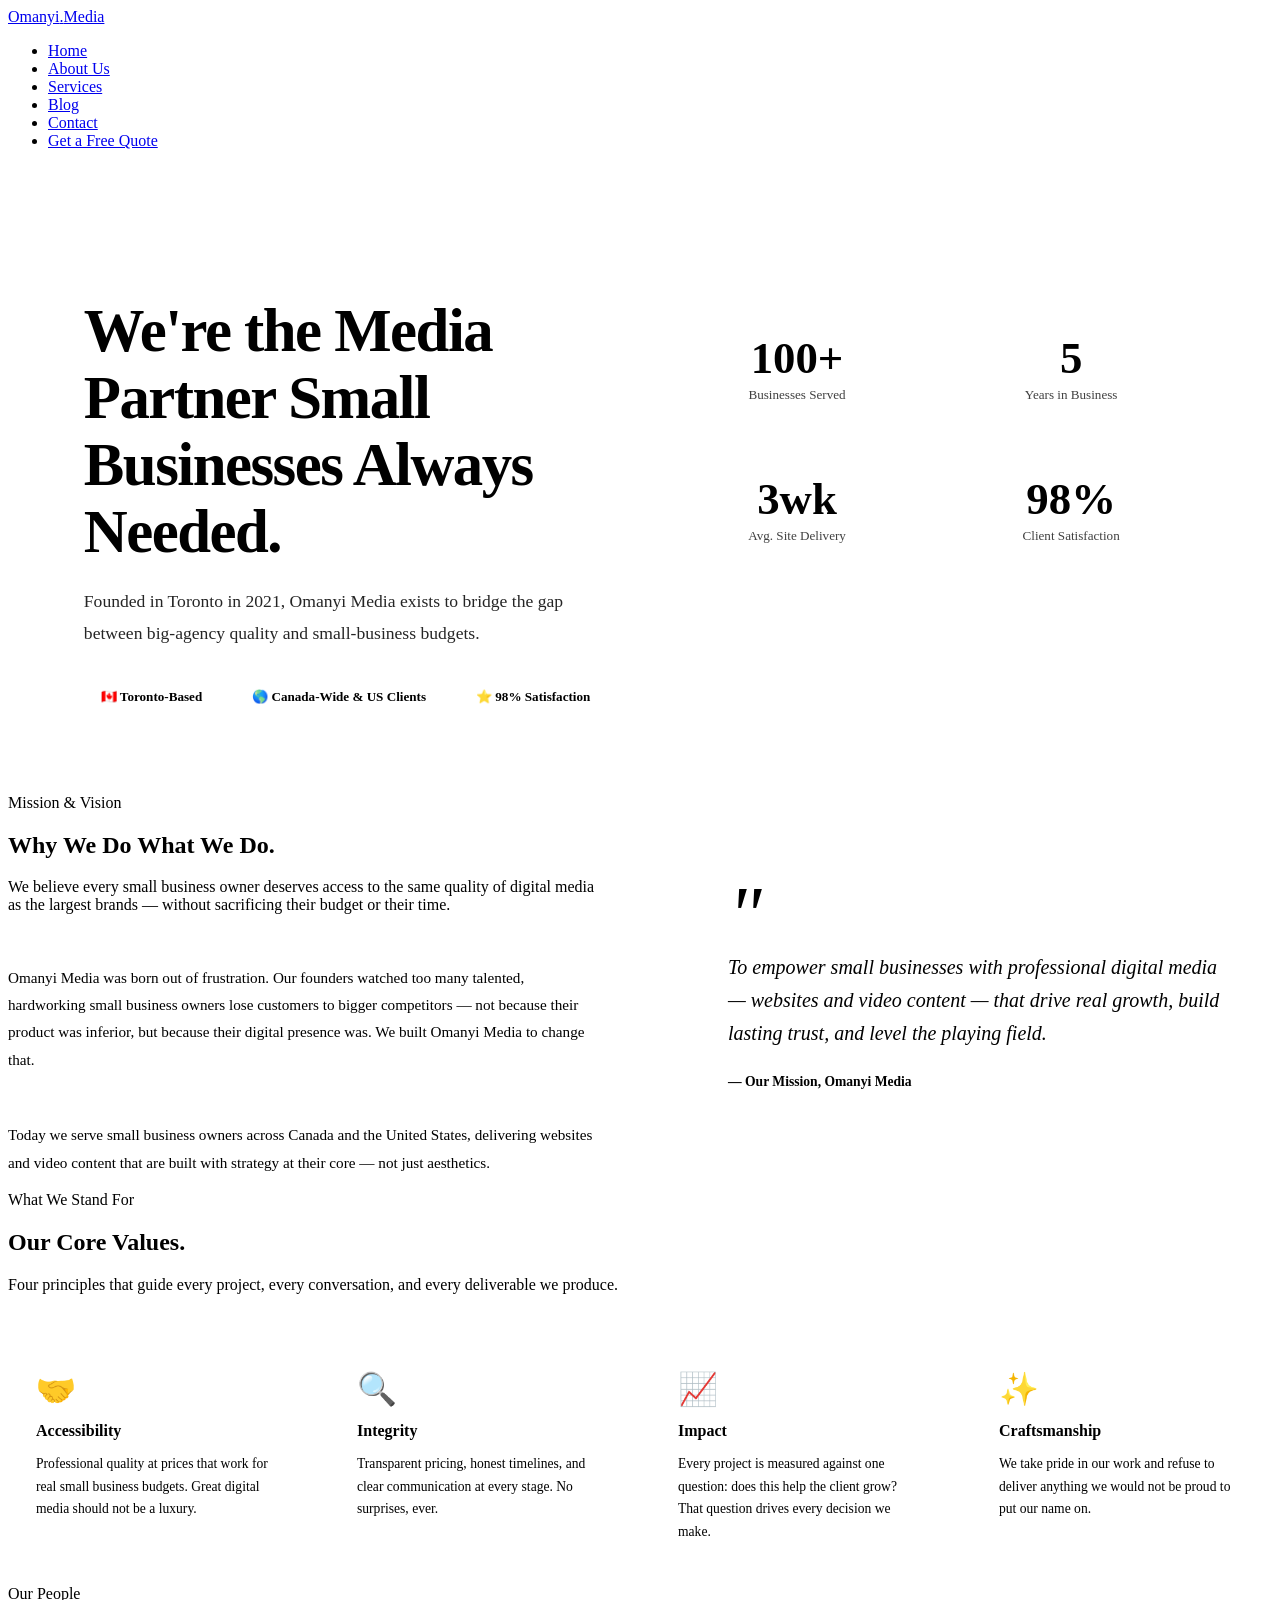
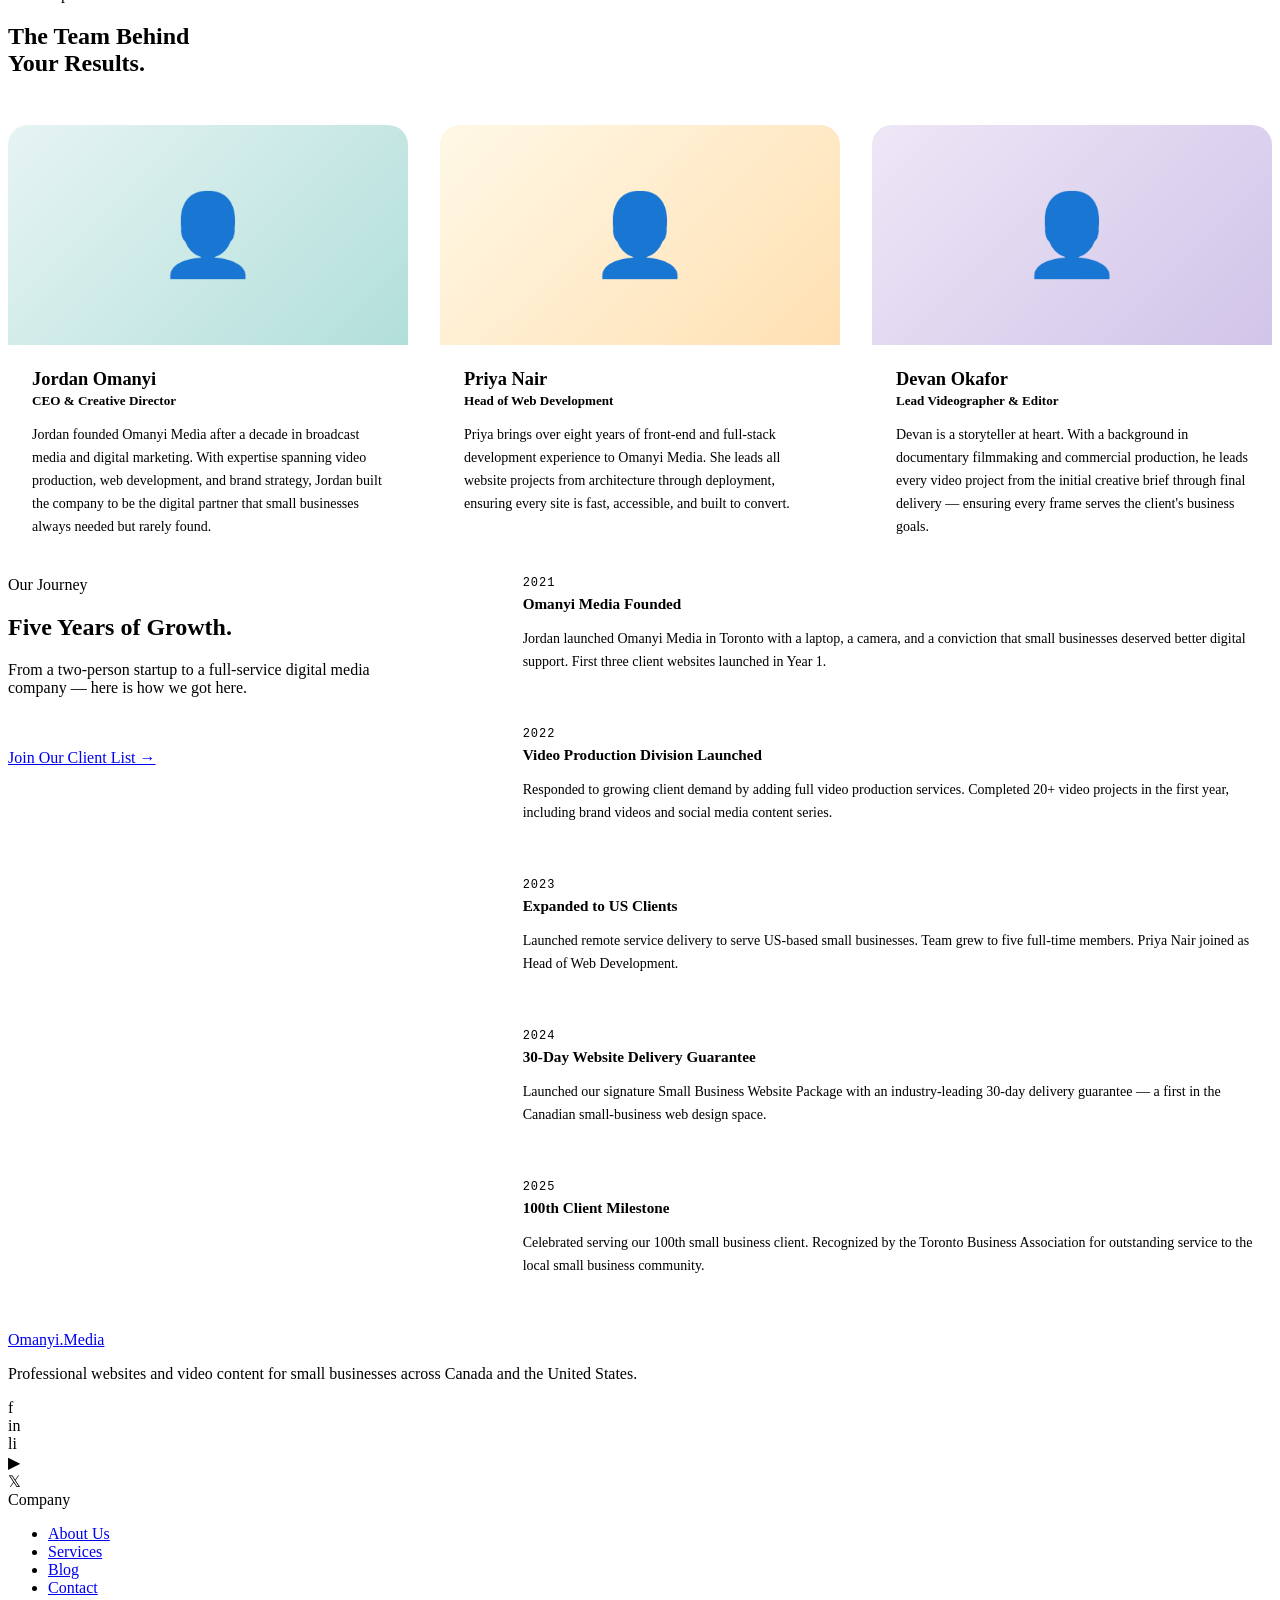
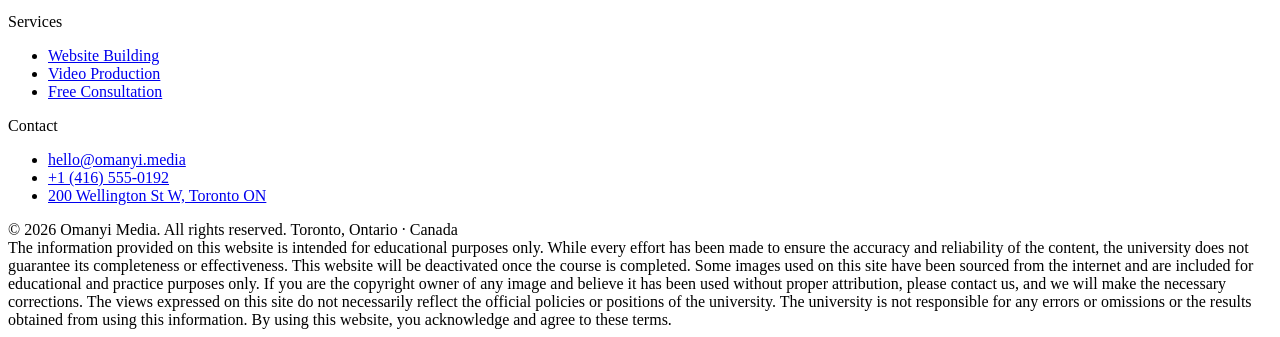
==== about.html @ 39b7d904 "Add about page content and layout" ====
<!DOCTYPE html>
<html lang="en">
<head>
  <meta charset="UTF-8">
  <meta name="viewport" content="width=device-width, initial-scale=1.0">
  <title>About Us — Omanyi Media</title>
  <link rel="stylesheet" href="css/style.css">
  <style>
    /* ── PAGE HERO ── */
    .page-hero {
      padding-top: var(--nav-h);
      background: linear-gradient(135deg, var(--teal-dark) 0%, var(--teal) 100%);
      padding-bottom: 5rem; padding-left: 6%; padding-right: 6%;
      color: var(--white);
      display: grid; grid-template-columns: 1fr 1fr; align-items: center; gap: 4rem;
      min-height: 50vh;
    }
    .page-hero-left { padding-top: 4rem; }
    .page-hero h1 {
      font-family: 'Playfair Display', serif;
      font-size: clamp(2.4rem, 5vw, 3.8rem);
      font-weight: 900; line-height: 1.1;
      letter-spacing: -0.025em; margin-bottom: 1.25rem;
    }
    .page-hero p {
      font-size: 1.1rem; font-weight: 300;
      line-height: 1.8; opacity: 0.85; max-width: 480px;
    }
    .hero-badge-row {
      display: flex; gap: 1rem; flex-wrap: wrap;
      margin-top: 2rem;
    }
    .hero-badge {
      background: rgba(255,255,255,0.15);
      border: 1px solid rgba(255,255,255,0.25);
      border-radius: 50px; padding: 0.45rem 1rem;
      font-size: 0.82rem; font-weight: 600;
      display: flex; align-items: center; gap: 0.4rem;
    }
    .hero-right-stat {
      display: grid; grid-template-columns: 1fr 1fr; gap: 1.5rem;
    }
    .stat-box {
      background: rgba(255,255,255,0.1);
      border: 1px solid rgba(255,255,255,0.2);
      border-radius: var(--radius); padding: 1.5rem;
      text-align: center;
    }
    .stat-big {
      font-family: 'Playfair Display', serif;
      font-size: 2.8rem; font-weight: 900; line-height: 1;
      margin-bottom: 0.4rem;
    }
    .stat-lbl { font-size: 0.82rem; opacity: 0.75; }
 
    /* ── MISSION ── */
    .mission-layout {
      display: grid; grid-template-columns: 1fr 1fr;
      gap: 5rem; align-items: center;
    }
    .mission-visual {
      background: var(--mist); border: 1px solid var(--border);
      border-radius: 24px; padding: 3rem;
      position: relative; overflow: hidden;
    }
    .mission-visual::before {
      content:'';
      position: absolute; bottom: -40px; right: -40px;
      width: 200px; height: 200px;
      background: var(--teal-pale); border-radius: 50%;
    }
    .mission-quote {
      font-family: 'Playfair Display', serif;
      font-size: 1.25rem; font-style: italic;
      color: var(--ink); line-height: 1.65;
      position: relative; z-index: 1;
    }
    .mission-quote::before {
      content: '"';
      font-size: 5rem; color: var(--teal-pale);
      font-family: 'Playfair Display', serif;
      line-height: 0.5; display: block;
      margin-bottom: 1rem;
    }
    .mission-attr {
      margin-top: 1.5rem; font-size: 0.85rem;
      font-weight: 600; color: var(--teal);
      position: relative; z-index: 1;
    }
 
    /* ── VALUES ── */
    .values-grid {
      display: grid; grid-template-columns: repeat(4, 1fr); gap: 1.25rem;
      margin-top: 3rem;
    }
    .value-card {
      background: var(--white); border: 1px solid var(--border);
      border-radius: var(--radius); padding: 1.75rem;
      transition: transform 0.2s, box-shadow 0.2s;
    }
    .value-card:hover { transform: translateY(-4px); box-shadow: 0 16px 40px var(--shadow); }
    .value-icon { font-size: 2rem; margin-bottom: 0.85rem; }
    .value-title { font-weight: 700; font-size: 1rem; color: var(--teal-dark); margin-bottom: 0.4rem; }
    .value-desc { font-size: 0.85rem; color: var(--ink-soft); line-height: 1.65; }
 
    /* ── TEAM ── */
    .team-grid {
      display: grid; grid-template-columns: repeat(3, 1fr); gap: 2rem;
      margin-top: 3rem;
    }
    .team-card {
      border: 1px solid var(--border); border-radius: 20px;
      overflow: hidden; transition: transform 0.2s, box-shadow 0.2s;
    }
    .team-card:hover { transform: translateY(-4px); box-shadow: 0 20px 48px var(--shadow); }
    .team-img {
      height: 220px; display: flex; align-items: center; justify-content: center;
      font-size: 5rem;
    }
    .team-img.c1 { background: linear-gradient(135deg, #E6F4F3, #B2DFDB); }
    .team-img.c2 { background: linear-gradient(135deg, #FFF8E6, #FFE0B2); }
    .team-img.c3 { background: linear-gradient(135deg, #EDE7F6, #D1C4E9); }
    .team-body { padding: 1.5rem; }
    .team-name {
      font-family: 'Playfair Display', serif;
      font-size: 1.15rem; font-weight: 700; margin-bottom: 0.2rem;
    }
    .team-role { font-size: 0.82rem; color: var(--teal); font-weight: 600; margin-bottom: 0.75rem; }
    .team-bio { font-size: 0.875rem; color: var(--ink-soft); line-height: 1.65; }
 
    /* ── TIMELINE ── */
    .timeline-section { display: grid; grid-template-columns: 1fr 2fr; gap: 5rem; align-items: start; }
    .timeline { position: relative; padding-left: 2.5rem; }
    .timeline::before {
      content:''; position: absolute; left: 0; top: 8px; bottom: 0;
      width: 2px; background: var(--border);
    }
    .tl-item { position: relative; padding-bottom: 2.5rem; }
    .tl-dot {
      position: absolute; left: -2.9rem; top: 5px;
      width: 14px; height: 14px;
      background: var(--teal); border-radius: 50%;
      border: 3px solid var(--white);
      box-shadow: 0 0 0 2px var(--teal);
    }
    .tl-year {
      font-family: 'DM Mono', monospace;
      font-size: 0.75rem; color: var(--teal);
      letter-spacing: 0.08em; margin-bottom: 0.3rem;
    }
    .tl-title { font-weight: 700; font-size: 0.95rem; margin-bottom: 0.3rem; }
    .tl-desc { font-size: 0.875rem; color: var(--ink-soft); line-height: 1.65; }
  </style>
</head>
<body>
 
<!-- NAV -->
<nav class="navbar">
  <a href="index.html" class="nav-logo">Omanyi<span>.</span>Media</a>
  <ul class="nav-links">
    <li><a href="index.html">Home</a></li>
    <li><a href="about.html" class="active">About Us</a></li>
    <li><a href="services.html">Services</a></li>
    <li><a href="blog.html">Blog</a></li>
    <li><a href="contact.html">Contact</a></li>
    <li><a href="landing.html" class="nav-cta">Get a Free Quote</a></li>
  </ul>
</nav>
 
<!-- PAGE HERO -->
<section class="page-hero">
  <div class="page-hero-left fade-up">
    <div class="section-label" style="color:rgba(255,255,255,0.6)">Our Story</div>
    <h1>We're the Media Partner Small Businesses Always Needed.</h1>
    <p>Founded in Toronto in 2021, Omanyi Media exists to bridge the gap between big-agency quality and small-business budgets.</p>
    <div class="hero-badge-row">
      <div class="hero-badge">🇨🇦 Toronto-Based</div>
      <div class="hero-badge">🌎 Canada-Wide &amp; US Clients</div>
      <div class="hero-badge">⭐ 98% Satisfaction</div>
    </div>
  </div>
  <div class="hero-right-stat fade-up delay-2">
    <div class="stat-box"><div class="stat-big">100+</div><div class="stat-lbl">Businesses Served</div></div>
    <div class="stat-box"><div class="stat-big">5</div><div class="stat-lbl">Years in Business</div></div>
    <div class="stat-box"><div class="stat-big">3wk</div><div class="stat-lbl">Avg. Site Delivery</div></div>
    <div class="stat-box"><div class="stat-big">98%</div><div class="stat-lbl">Client Satisfaction</div></div>
  </div>
</section>
 
<!-- MISSION -->
<section class="section">
  <div class="mission-layout">
    <div>
      <div class="section-label">Mission &amp; Vision</div>
      <h2 class="section-title">Why We Do What We Do.</h2>
      <p class="section-sub">We believe every small business owner deserves access to the same quality of digital media as the largest brands — without sacrificing their budget or their time.</p>
      <br>
      <p style="font-size:0.95rem;color:var(--ink-soft);line-height:1.8;">
        Omanyi Media was born out of frustration. Our founders watched too many talented, hardworking small business owners lose customers to bigger competitors — not because their product was inferior, but because their digital presence was. We built Omanyi Media to change that.
      </p>
      <br>
      <p style="font-size:0.95rem;color:var(--ink-soft);line-height:1.8;">
        Today we serve small business owners across Canada and the United States, delivering websites and video content that are built with strategy at their core — not just aesthetics.
      </p>
    </div>
    <div class="mission-visual">
      <div class="mission-quote">
        To empower small businesses with professional digital media — websites and video content — that drive real growth, build lasting trust, and level the playing field.
      </div>
      <div class="mission-attr">— Our Mission, Omanyi Media</div>
    </div>
  </div>
</section>
 
<!-- VALUES -->
<section class="section section-alt">
  <div class="section-label">What We Stand For</div>
  <h2 class="section-title">Our Core Values.</h2>
  <p class="section-sub">Four principles that guide every project, every conversation, and every deliverable we produce.</p>
  <div class="values-grid">
    <div class="value-card">
      <div class="value-icon">🤝</div>
      <div class="value-title">Accessibility</div>
      <p class="value-desc">Professional quality at prices that work for real small business budgets. Great digital media should not be a luxury.</p>
    </div>
    <div class="value-card">
      <div class="value-icon">🔍</div>
      <div class="value-title">Integrity</div>
      <p class="value-desc">Transparent pricing, honest timelines, and clear communication at every stage. No surprises, ever.</p>
    </div>
    <div class="value-card">
      <div class="value-icon">📈</div>
      <div class="value-title">Impact</div>
      <p class="value-desc">Every project is measured against one question: does this help the client grow? That question drives every decision we make.</p>
    </div>
    <div class="value-card">
      <div class="value-icon">✨</div>
      <div class="value-title">Craftsmanship</div>
      <p class="value-desc">We take pride in our work and refuse to deliver anything we would not be proud to put our name on.</p>
    </div>
  </div>
</section>
 
<!-- TEAM -->
<section class="section">
  <div class="section-label">Our People</div>
  <h2 class="section-title">The Team Behind<br>Your Results.</h2>
  <div class="team-grid">
    <div class="team-card">
      <div class="team-img c1">👤</div>
      <div class="team-body">
        <div class="team-name">Jordan Omanyi</div>
        <div class="team-role">CEO &amp; Creative Director</div>
        <p class="team-bio">Jordan founded Omanyi Media after a decade in broadcast media and digital marketing. With expertise spanning video production, web development, and brand strategy, Jordan built the company to be the digital partner that small businesses always needed but rarely found.</p>
      </div>
    </div>
    <div class="team-card">
      <div class="team-img c2">👤</div>
      <div class="team-body">
        <div class="team-name">Priya Nair</div>
        <div class="team-role">Head of Web Development</div>
        <p class="team-bio">Priya brings over eight years of front-end and full-stack development experience to Omanyi Media. She leads all website projects from architecture through deployment, ensuring every site is fast, accessible, and built to convert.</p>
      </div>
    </div>
    <div class="team-card">
      <div class="team-img c3">👤</div>
      <div class="team-body">
        <div class="team-name">Devan Okafor</div>
        <div class="team-role">Lead Videographer &amp; Editor</div>
        <p class="team-bio">Devan is a storyteller at heart. With a background in documentary filmmaking and commercial production, he leads every video project from the initial creative brief through final delivery — ensuring every frame serves the client's business goals.</p>
      </div>
    </div>
  </div>
</section>
 
<!-- TIMELINE -->
<section class="section section-alt">
  <div class="timeline-section">
    <div>
      <div class="section-label">Our Journey</div>
      <h2 class="section-title">Five Years of Growth.</h2>
      <p class="section-sub">From a two-person startup to a full-service digital media company — here is how we got here.</p>
      <br><br>
      <a href="landing.html" class="btn-primary">Join Our Client List →</a>
    </div>
    <div class="timeline">
      <div class="tl-item">
        <div class="tl-dot"></div>
        <div class="tl-year">2021</div>
        <div class="tl-title">Omanyi Media Founded</div>
        <p class="tl-desc">Jordan launched Omanyi Media in Toronto with a laptop, a camera, and a conviction that small businesses deserved better digital support. First three client websites launched in Year 1.</p>
      </div>
      <div class="tl-item">
        <div class="tl-dot"></div>
        <div class="tl-year">2022</div>
        <div class="tl-title">Video Production Division Launched</div>
        <p class="tl-desc">Responded to growing client demand by adding full video production services. Completed 20+ video projects in the first year, including brand videos and social media content series.</p>
      </div>
      <div class="tl-item">
        <div class="tl-dot"></div>
        <div class="tl-year">2023</div>
        <div class="tl-title">Expanded to US Clients</div>
        <p class="tl-desc">Launched remote service delivery to serve US-based small businesses. Team grew to five full-time members. Priya Nair joined as Head of Web Development.</p>
      </div>
      <div class="tl-item">
        <div class="tl-dot"></div>
        <div class="tl-year">2024</div>
        <div class="tl-title">30-Day Website Delivery Guarantee</div>
        <p class="tl-desc">Launched our signature Small Business Website Package with an industry-leading 30-day delivery guarantee — a first in the Canadian small-business web design space.</p>
      </div>
      <div class="tl-item">
        <div class="tl-dot"></div>
        <div class="tl-year">2025</div>
        <div class="tl-title">100th Client Milestone</div>
        <p class="tl-desc">Celebrated serving our 100th small business client. Recognized by the Toronto Business Association for outstanding service to the local small business community.</p>
      </div>
    </div>
  </div>
</section>
 
<!-- FOOTER -->
<footer>
  <div class="footer-grid">
    <div>
      <a href="index.html" class="footer-logo">Omanyi<span>.</span>Media</a>
      <p class="footer-tagline">Professional websites and video content for small businesses across Canada and the United States.</p>
      <div class="social-row">
        <div class="social-btn">f</div>
        <div class="social-btn">in</div>
        <div class="social-btn">li</div>
        <div class="social-btn">▶</div>
        <div class="social-btn">𝕏</div>
      </div>
    </div>
    <div>
      <div class="footer-col-title">Company</div>
      <ul class="footer-links">
        <li><a href="about.html">About Us</a></li>
        <li><a href="services.html">Services</a></li>
        <li><a href="blog.html">Blog</a></li>
        <li><a href="contact.html">Contact</a></li>
      </ul>
    </div>
    <div>
      <div class="footer-col-title">Services</div>
      <ul class="footer-links">
        <li><a href="services.html">Website Building</a></li>
        <li><a href="services.html">Video Production</a></li>
        <li><a href="landing.html">Free Consultation</a></li>
      </ul>
    </div>
    <div>
      <div class="footer-col-title">Contact</div>
      <ul class="footer-links">
        <li><a href="mailto:hello@omanyi.media">hello@omanyi.media</a></li>
        <li><a href="tel:+14165550192">+1 (416) 555-0192</a></li>
        <li><a href="#">200 Wellington St W, Toronto ON</a></li>
      </ul>
    </div>
  </div>
  <div class="footer-bottom">
    <span>© 2026 Omanyi Media. All rights reserved.</span>
    <span>Toronto, Ontario · Canada</span>
  </div>
</footer>
<div class="disclaimer-bar">
  The information provided on this website is intended for educational purposes only. While every effort has been made to ensure the accuracy and reliability of the content, the university does not guarantee its completeness or effectiveness. This website will be deactivated once the course is completed. Some images used on this site have been sourced from the internet and are included for educational and practice purposes only. If you are the copyright owner of any image and believe it has been used without proper attribution, please contact us, and we will make the necessary corrections. The views expressed on this site do not necessarily reflect the official policies or positions of the university. The university is not responsible for any errors or omissions or the results obtained from using this information. By using this website, you acknowledge and agree to these terms.
</div>
<script src="js/main.js"></script>
</body>
</html>
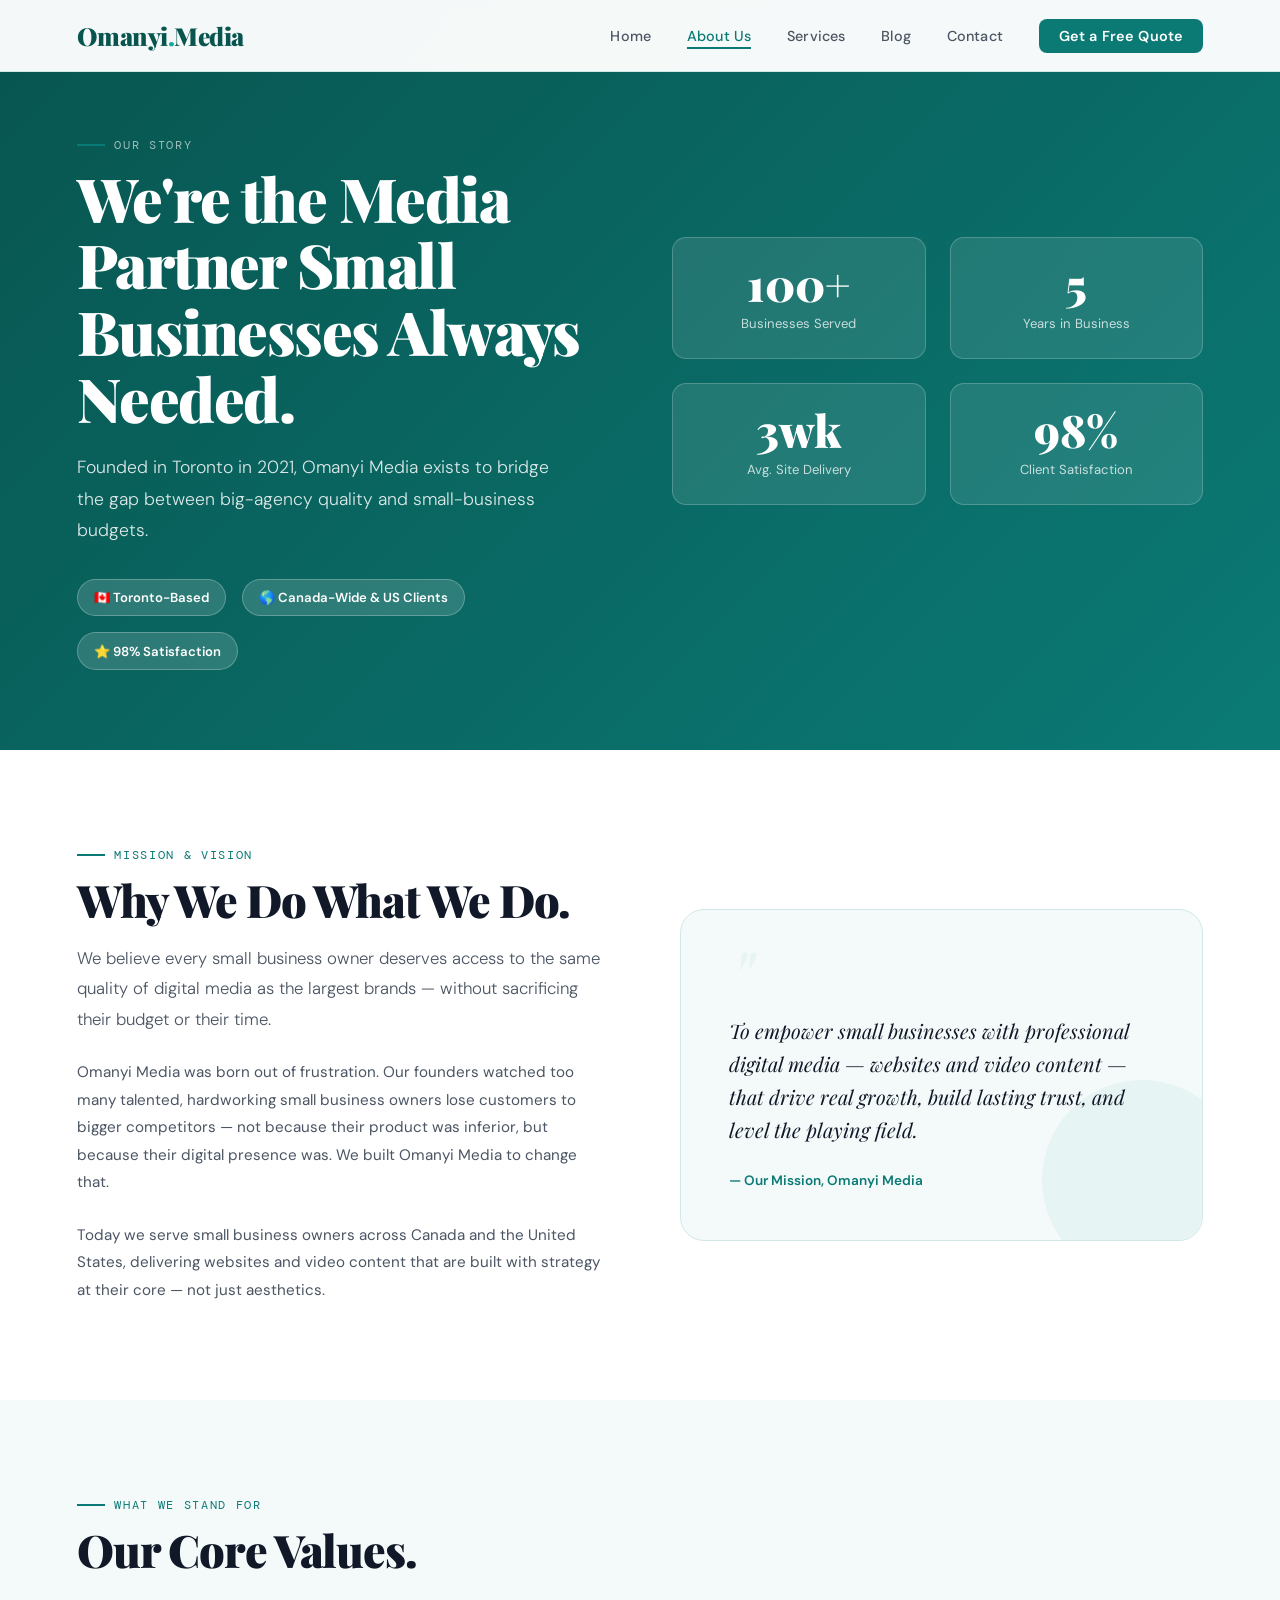
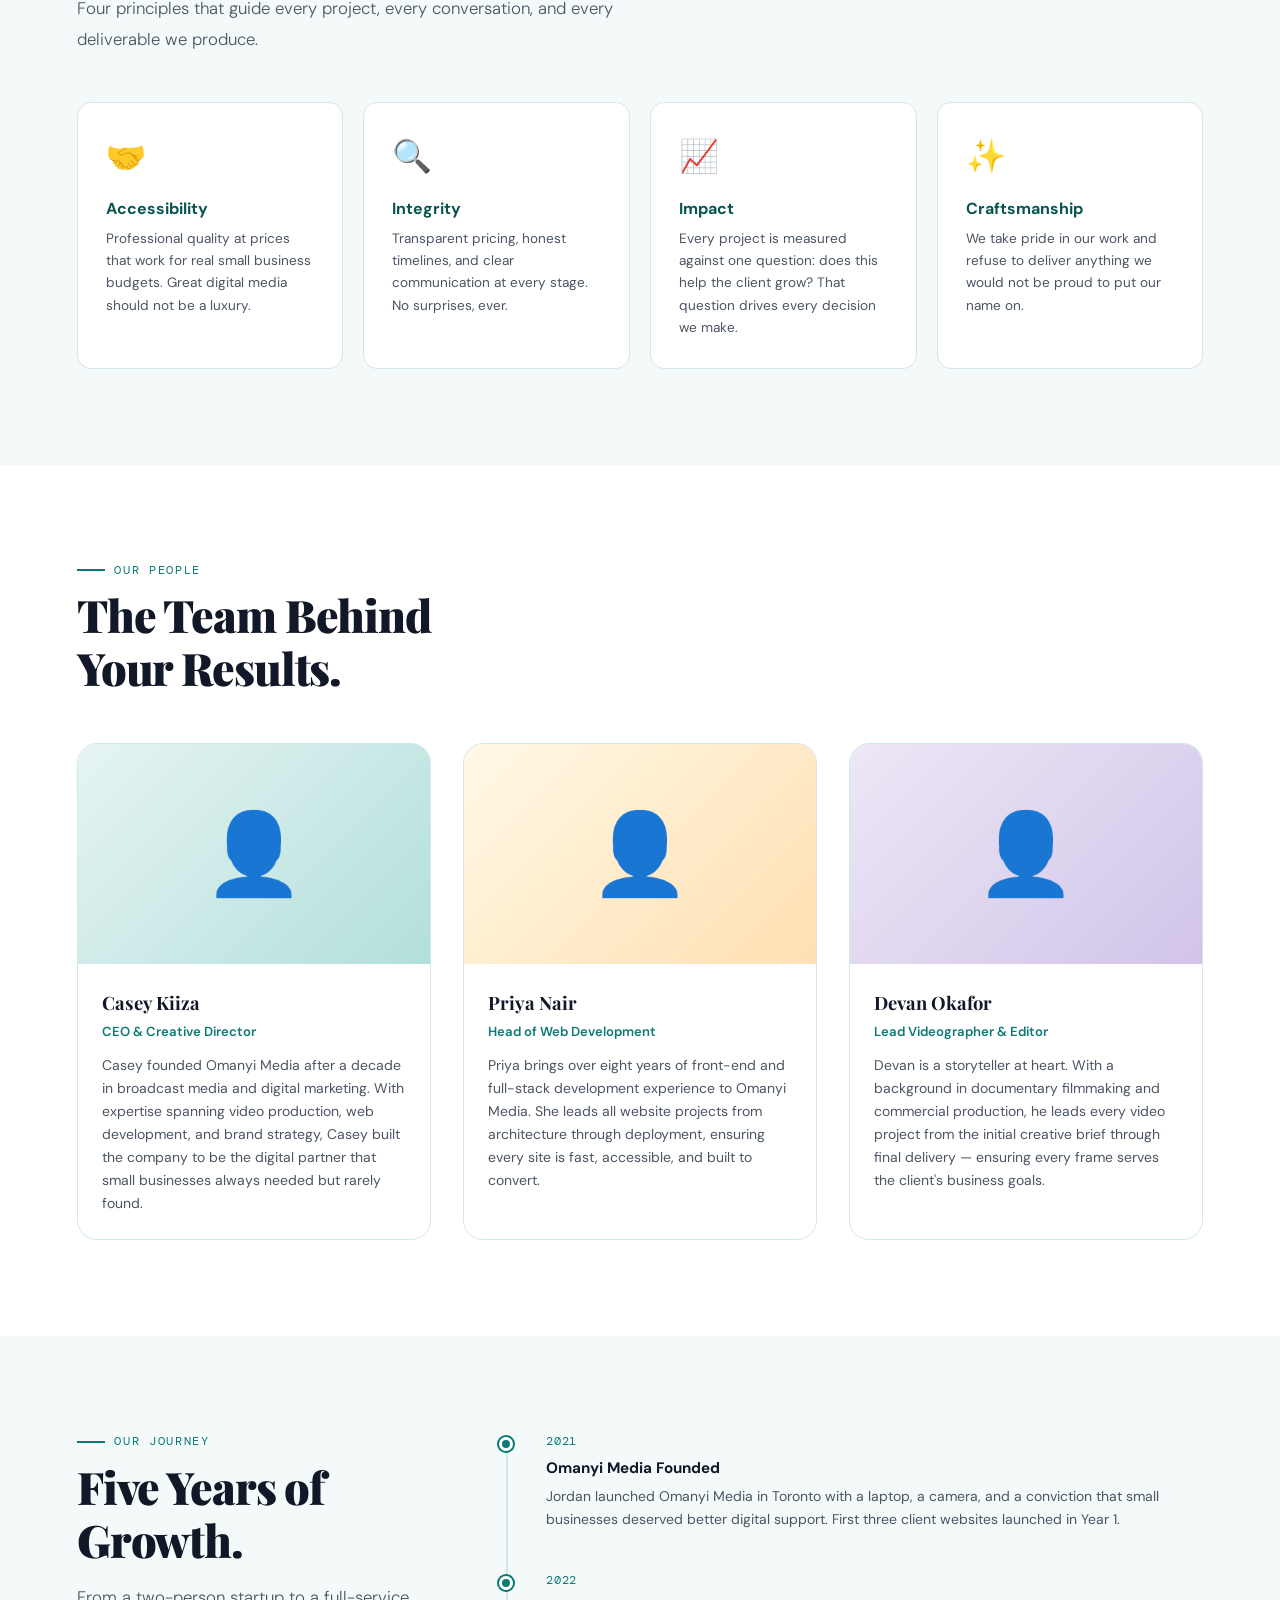
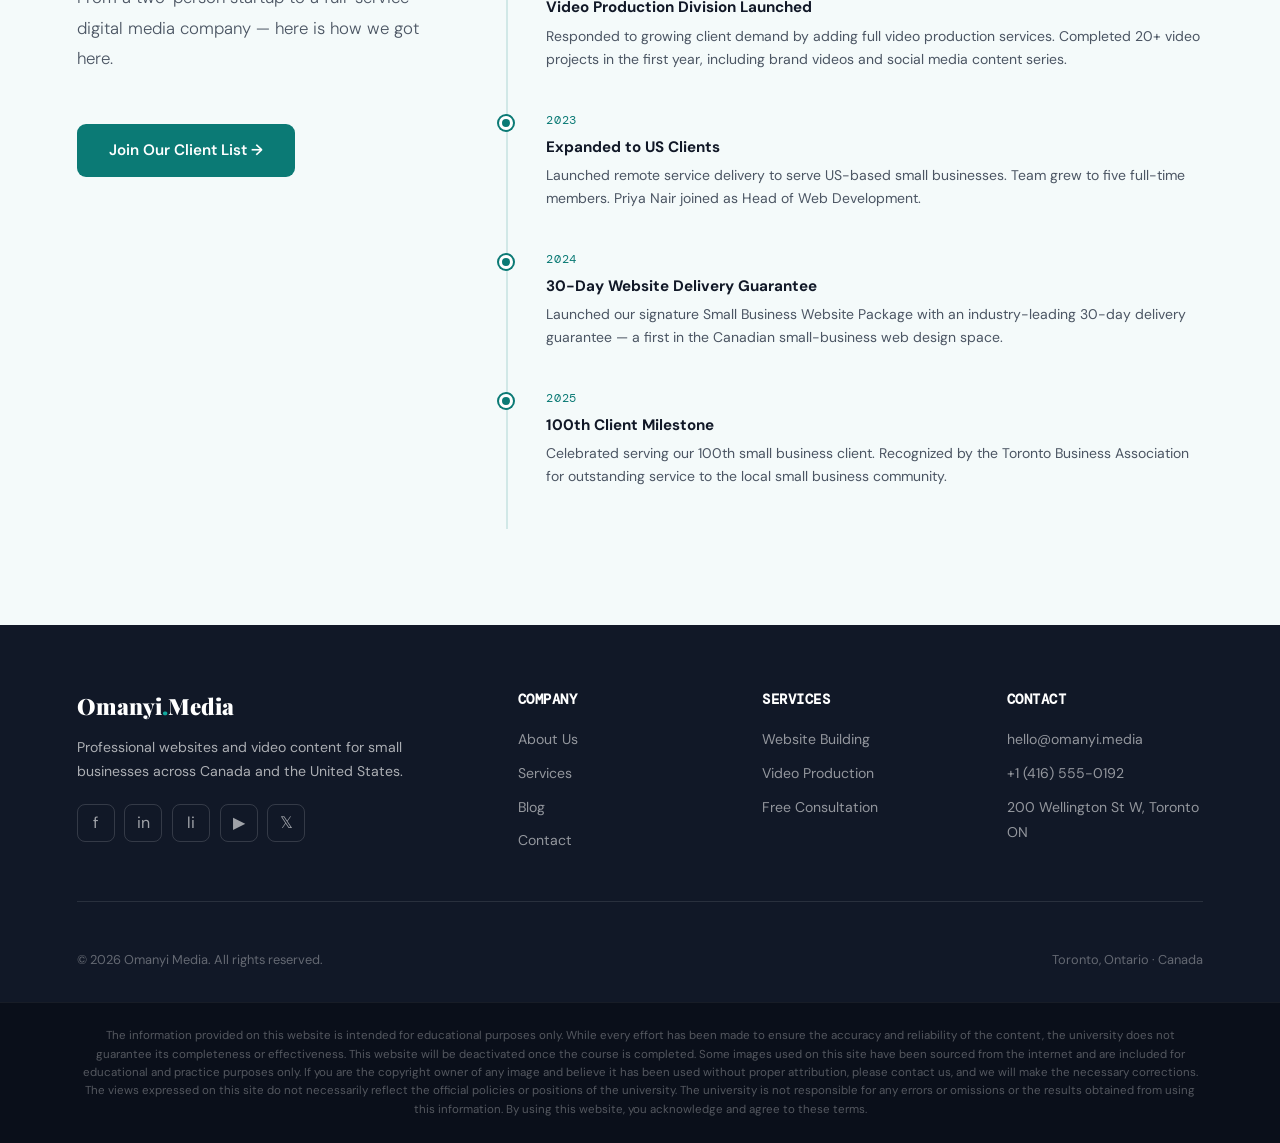
==== commit c1ea8716: "Made Team change to about page" ====
--- a/about.html
+++ b/about.html
@@ -249,9 +249,9 @@
     <div class="team-card">
       <div class="team-img c1">👤</div>
       <div class="team-body">
-        <div class="team-name">Jordan Omanyi</div>
+        <div class="team-name">Casey Kiiza</div>
         <div class="team-role">CEO &amp; Creative Director</div>
-        <p class="team-bio">Jordan founded Omanyi Media after a decade in broadcast media and digital marketing. With expertise spanning video production, web development, and brand strategy, Jordan built the company to be the digital partner that small businesses always needed but rarely found.</p>
+        <p class="team-bio">Casey founded Omanyi Media after a decade in broadcast media and digital marketing. With expertise spanning video production, web development, and brand strategy, Casey built the company to be the digital partner that small businesses always needed but rarely found.</p>
       </div>
     </div>
     <div class="team-card">
--- a/css/style.css
+++ b/css/style.css
@@ -0,0 +1,292 @@
+/* ─────────────────────────────────────────────
+   OMANYI MEDIA — Global Stylesheet
+   ───────────────────────────────────────────── */
+
+@import url('https://fonts.googleapis.com/css2?family=Playfair+Display:ital,wght@0,400;0,700;0,900;1,400&family=DM+Sans:wght@300;400;500;600&family=DM+Mono:wght@400;500&display=swap');
+
+:root {
+  --teal:       #0B7A75;
+  --teal-light: #12A89E;
+  --teal-pale:  #E6F4F3;
+  --teal-dark:  #085550;
+  --ink:        #111827;
+  --ink-soft:   #4B5563;
+  --mist:       #F4FAFA;
+  --white:      #FFFFFF;
+  --gold:       #C9A84C;
+  --border:     #D1E8E7;
+  --shadow:     rgba(11,122,117,0.12);
+  --radius:     14px;
+  --nav-h:      72px;
+}
+
+*, *::before, *::after { box-sizing: border-box; margin: 0; padding: 0; }
+html { scroll-behavior: smooth; font-size: 16px; }
+
+body {
+  font-family: 'DM Sans', sans-serif;
+  background: var(--white);
+  color: var(--ink);
+  overflow-x: hidden;
+  line-height: 1.6;
+}
+
+img { max-width: 100%; display: block; }
+a { text-decoration: none; color: inherit; }
+
+/* ── NAVIGATION ───────────────────────────────── */
+.navbar {
+  position: fixed; top: 0; left: 0; right: 0; z-index: 999;
+  height: var(--nav-h);
+  background: rgba(255,255,255,0.96);
+  backdrop-filter: blur(14px);
+  border-bottom: 1px solid var(--border);
+  display: flex; align-items: center; justify-content: space-between;
+  padding: 0 6%;
+}
+
+.nav-logo {
+  font-family: 'Playfair Display', serif;
+  font-size: 1.55rem; font-weight: 900;
+  color: var(--teal-dark);
+  letter-spacing: -0.02em;
+}
+.nav-logo span { color: var(--teal-light); }
+
+.nav-links {
+  display: flex; align-items: center; gap: 2.25rem;
+  list-style: none;
+}
+
+.nav-links a {
+  font-size: 0.9rem; font-weight: 500;
+  color: var(--ink-soft);
+  position: relative;
+  transition: color 0.2s;
+  letter-spacing: 0.01em;
+}
+.nav-links a::after {
+  content: '';
+  position: absolute; bottom: -4px; left: 0; right: 0;
+  height: 2px; background: var(--teal);
+  transform: scaleX(0); transform-origin: left;
+  transition: transform 0.25s ease;
+}
+.nav-links a:hover,
+.nav-links a.active { color: var(--teal); }
+.nav-links a:hover::after,
+.nav-links a.active::after { transform: scaleX(1); }
+
+.nav-cta {
+  background: var(--teal) !important;
+  color: var(--white) !important;
+  padding: 0.5rem 1.25rem;
+  border-radius: 8px;
+  transition: background 0.2s !important;
+  font-weight: 600 !important;
+}
+.nav-cta:hover { background: var(--teal-dark) !important; }
+.nav-cta::after { display: none !important; }
+
+/* ── BUTTONS ──────────────────────────────────── */
+.btn-primary {
+  display: inline-flex; align-items: center; gap: 0.5rem;
+  background: var(--teal); color: var(--white);
+  padding: 0.875rem 2rem; border-radius: 9px;
+  border: none; cursor: pointer;
+  font-family: 'DM Sans', sans-serif;
+  font-size: 0.95rem; font-weight: 600;
+  transition: background 0.2s, transform 0.15s;
+}
+.btn-primary:hover { background: var(--teal-dark); transform: translateY(-2px); }
+
+.btn-outline {
+  display: inline-flex; align-items: center; gap: 0.5rem;
+  background: transparent; color: var(--teal);
+  padding: 0.875rem 2rem; border-radius: 9px;
+  border: 2px solid var(--teal); cursor: pointer;
+  font-family: 'DM Sans', sans-serif;
+  font-size: 0.95rem; font-weight: 600;
+  transition: all 0.2s;
+}
+.btn-outline:hover { background: var(--teal); color: var(--white); }
+
+.btn-white {
+  display: inline-flex; align-items: center; gap: 0.5rem;
+  background: var(--white); color: var(--teal-dark);
+  padding: 0.875rem 2rem; border-radius: 9px;
+  border: none; cursor: pointer;
+  font-family: 'DM Sans', sans-serif;
+  font-size: 0.95rem; font-weight: 700;
+  transition: all 0.2s;
+}
+.btn-white:hover { background: var(--teal-pale); }
+
+/* ── SECTION SCAFFOLDING ─────────────────────── */
+.section { padding: 6rem 6%; }
+.section-alt { background: var(--mist); }
+.section-dark { background: var(--teal-dark); color: var(--white); }
+
+.section-label {
+  font-family: 'DM Mono', monospace;
+  font-size: 0.74rem; letter-spacing: 0.14em;
+  color: var(--teal); text-transform: uppercase;
+  margin-bottom: 0.6rem;
+  display: flex; align-items: center; gap: 0.6rem;
+}
+.section-label::before {
+  content: ''; width: 28px; height: 2px; background: var(--teal);
+}
+.section-dark .section-label { color: rgba(255,255,255,0.6); }
+.section-dark .section-label::before { background: rgba(255,255,255,0.4); }
+
+.section-title {
+  font-family: 'Playfair Display', serif;
+  font-size: clamp(2rem, 3.5vw, 2.8rem);
+  font-weight: 900; line-height: 1.18;
+  letter-spacing: -0.025em;
+  color: var(--ink); margin-bottom: 1rem;
+}
+.section-dark .section-title { color: var(--white); }
+
+.section-sub {
+  font-size: 1.05rem; font-weight: 300;
+  color: var(--ink-soft); line-height: 1.8;
+  max-width: 540px;
+}
+.section-dark .section-sub { color: rgba(255,255,255,0.7); }
+
+/* ── FOOTER ──────────────────────────────────── */
+footer {
+  background: var(--ink);
+  color: rgba(255,255,255,0.65);
+  padding: 4rem 6% 2rem;
+}
+
+.footer-grid {
+  display: grid;
+  grid-template-columns: 2fr 1fr 1fr 1fr;
+  gap: 3rem;
+  margin-bottom: 3rem;
+  padding-bottom: 3rem;
+  border-bottom: 1px solid rgba(255,255,255,0.1);
+}
+
+.footer-logo {
+  font-family: 'Playfair Display', serif;
+  font-size: 1.4rem; font-weight: 900;
+  color: var(--white);
+  margin-bottom: 0.75rem;
+  display: block;
+}
+.footer-logo span { color: var(--teal-light); }
+
+.footer-tagline {
+  font-size: 0.88rem; line-height: 1.7;
+  margin-bottom: 1.25rem;
+}
+.urgency-note {
+  margin-top: -1rem;
+  margin-bottom: 2rem;
+  max-width: 500px;
+  font-size: 0.95rem;
+  font-weight: 600;
+  line-height: 1.6;
+  color: var(--teal-dark);
+}
+.social-row { display: flex; gap: 0.6rem; }
+.social-btn {
+  width: 38px; height: 38px;
+  border: 1px solid rgba(255,255,255,0.15);
+  border-radius: 8px;
+  display: flex; align-items: center; justify-content: center;
+  font-size: 1rem; cursor: pointer;
+  transition: all 0.2s; color: rgba(255,255,255,0.6);
+  background: transparent;
+}
+.social-btn:hover { background: var(--teal); border-color: var(--teal); color: white; }
+
+.footer-col-title {
+  font-size: 0.85rem; font-weight: 700;
+  color: var(--white); letter-spacing: 0.04em;
+  text-transform: uppercase; margin-bottom: 1rem;
+  font-family: 'DM Mono', monospace;
+}
+
+.footer-links { list-style: none; display: flex; flex-direction: column; gap: 0.5rem; }
+.footer-links a {
+  font-size: 0.88rem; color: rgba(255,255,255,0.55);
+  transition: color 0.2s;
+}
+.footer-links a:hover { color: var(--teal-light); }
+
+.footer-bottom {
+  display: flex; justify-content: space-between; align-items: center;
+  font-size: 0.8rem; color: rgba(255,255,255,0.35);
+}
+
+/* ── DISCLAIMER BAR ──────────────────────────── */
+.disclaimer-bar {
+  background: #0a0f1a;
+  color: rgba(255,255,255,0.3);
+  font-size: 0.72rem; line-height: 1.6;
+  padding: 1.5rem 6%;
+  text-align: center;
+  border-top: 1px solid rgba(255,255,255,0.06);
+}
+
+/* ── CARDS ────────────────────────────────────── */
+.card {
+  background: var(--white);
+  border: 1px solid var(--border);
+  border-radius: var(--radius);
+  padding: 2rem;
+  transition: transform 0.2s, box-shadow 0.2s;
+}
+.card:hover {
+  transform: translateY(-4px);
+  box-shadow: 0 20px 48px var(--shadow);
+}
+
+/* ── FORM ELEMENTS ───────────────────────────── */
+.form-group { display: flex; flex-direction: column; gap: 0.4rem; margin-bottom: 1rem; }
+.form-group label { font-size: 0.85rem; font-weight: 600; color: var(--ink); }
+.form-group input,
+.form-group select,
+.form-group textarea {
+  padding: 0.78rem 1rem;
+  border: 1.5px solid var(--border);
+  border-radius: 8px;
+  font-family: 'DM Sans', sans-serif;
+  font-size: 0.92rem; color: var(--ink);
+  background: var(--white); outline: none;
+  transition: border-color 0.2s, box-shadow 0.2s;
+}
+.form-group input:focus,
+.form-group select:focus,
+.form-group textarea:focus {
+  border-color: var(--teal);
+  box-shadow: 0 0 0 3px rgba(11,122,117,0.1);
+}
+.form-group textarea { resize: vertical; min-height: 130px; }
+.form-row { display: grid; grid-template-columns: 1fr 1fr; gap: 1rem; }
+
+/* ── KEYFRAMES ───────────────────────────────── */
+@keyframes fadeUp {
+  from { opacity: 0; transform: translateY(24px); }
+  to   { opacity: 1; transform: translateY(0); }
+}
+@keyframes float {
+  0%, 100% { transform: translateY(0); }
+  50%       { transform: translateY(-10px); }
+}
+@keyframes barGrow {
+  from { width: 0 }
+  to   { width: 85% }
+}
+
+.fade-up { animation: fadeUp 0.65s ease both; }
+.delay-1 { animation-delay: 0.1s; }
+.delay-2 { animation-delay: 0.2s; }
+.delay-3 { animation-delay: 0.35s; }
+.delay-4 { animation-delay: 0.5s; }
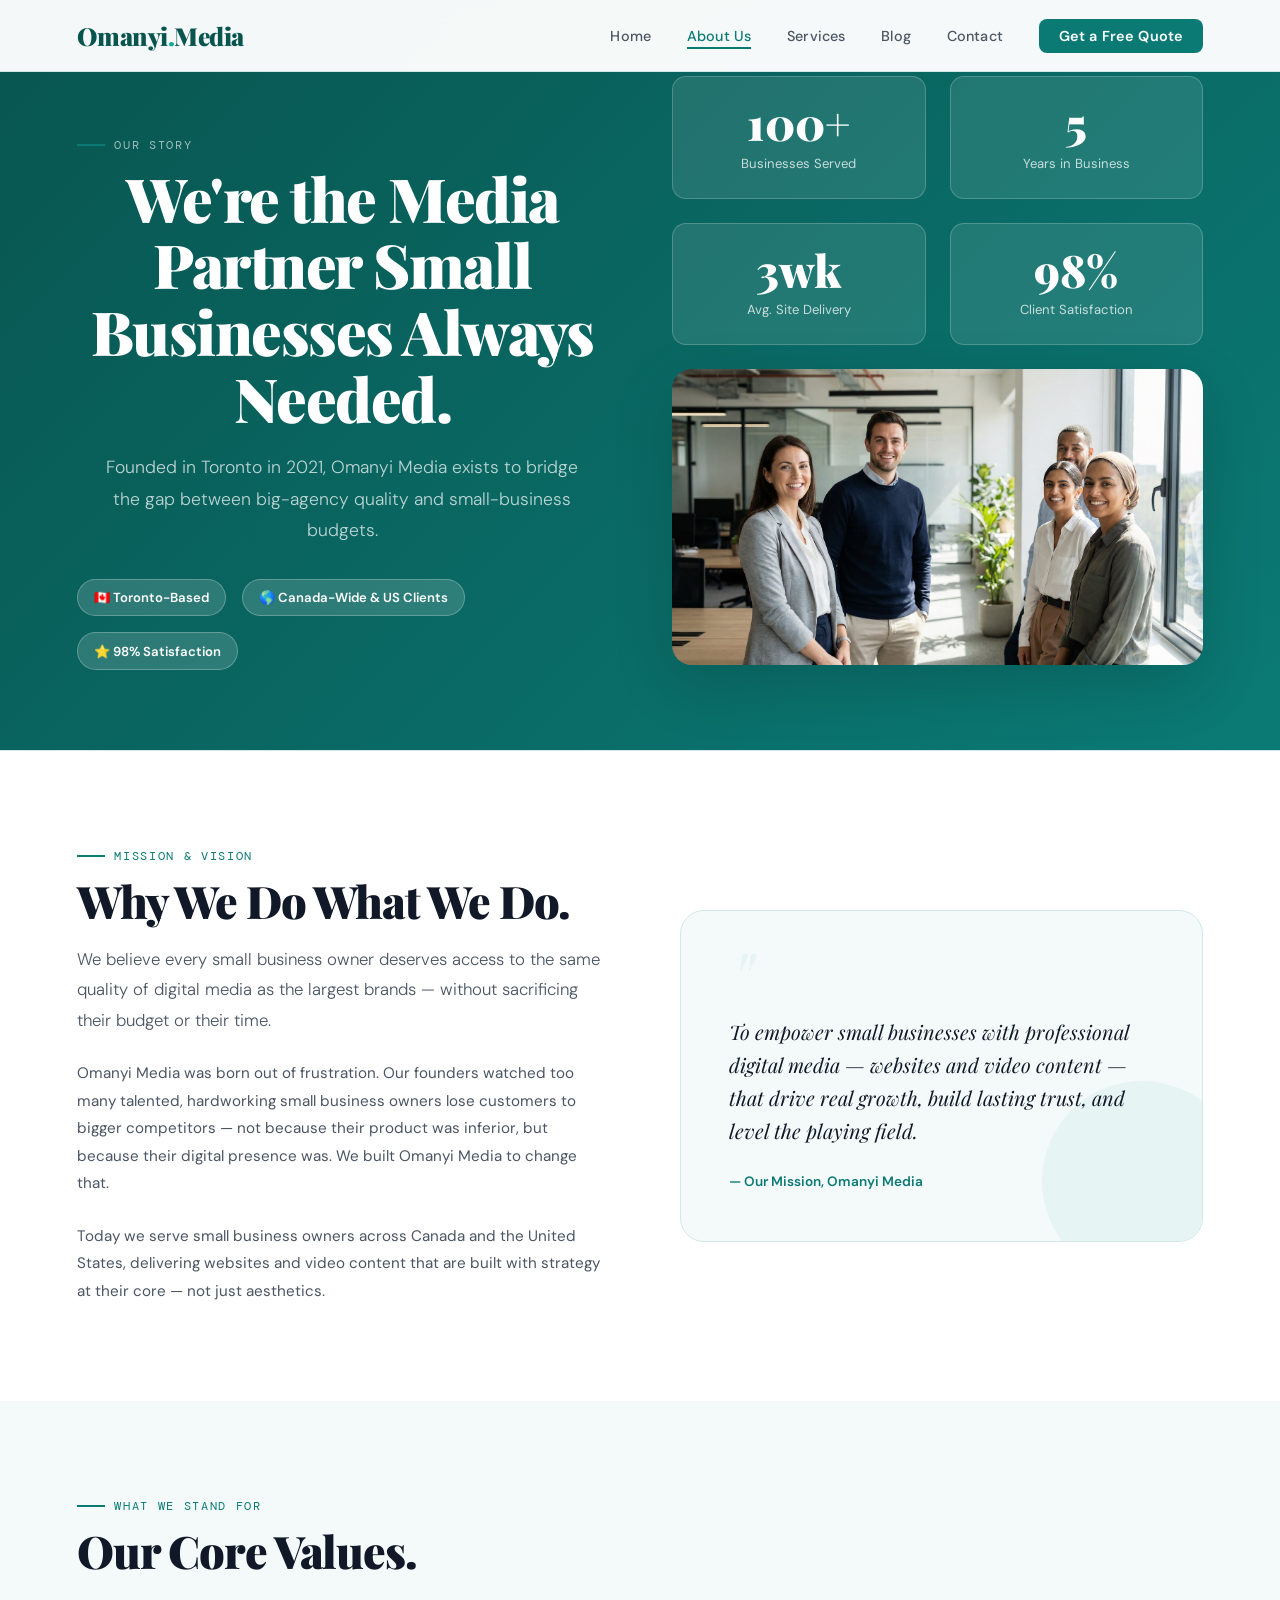
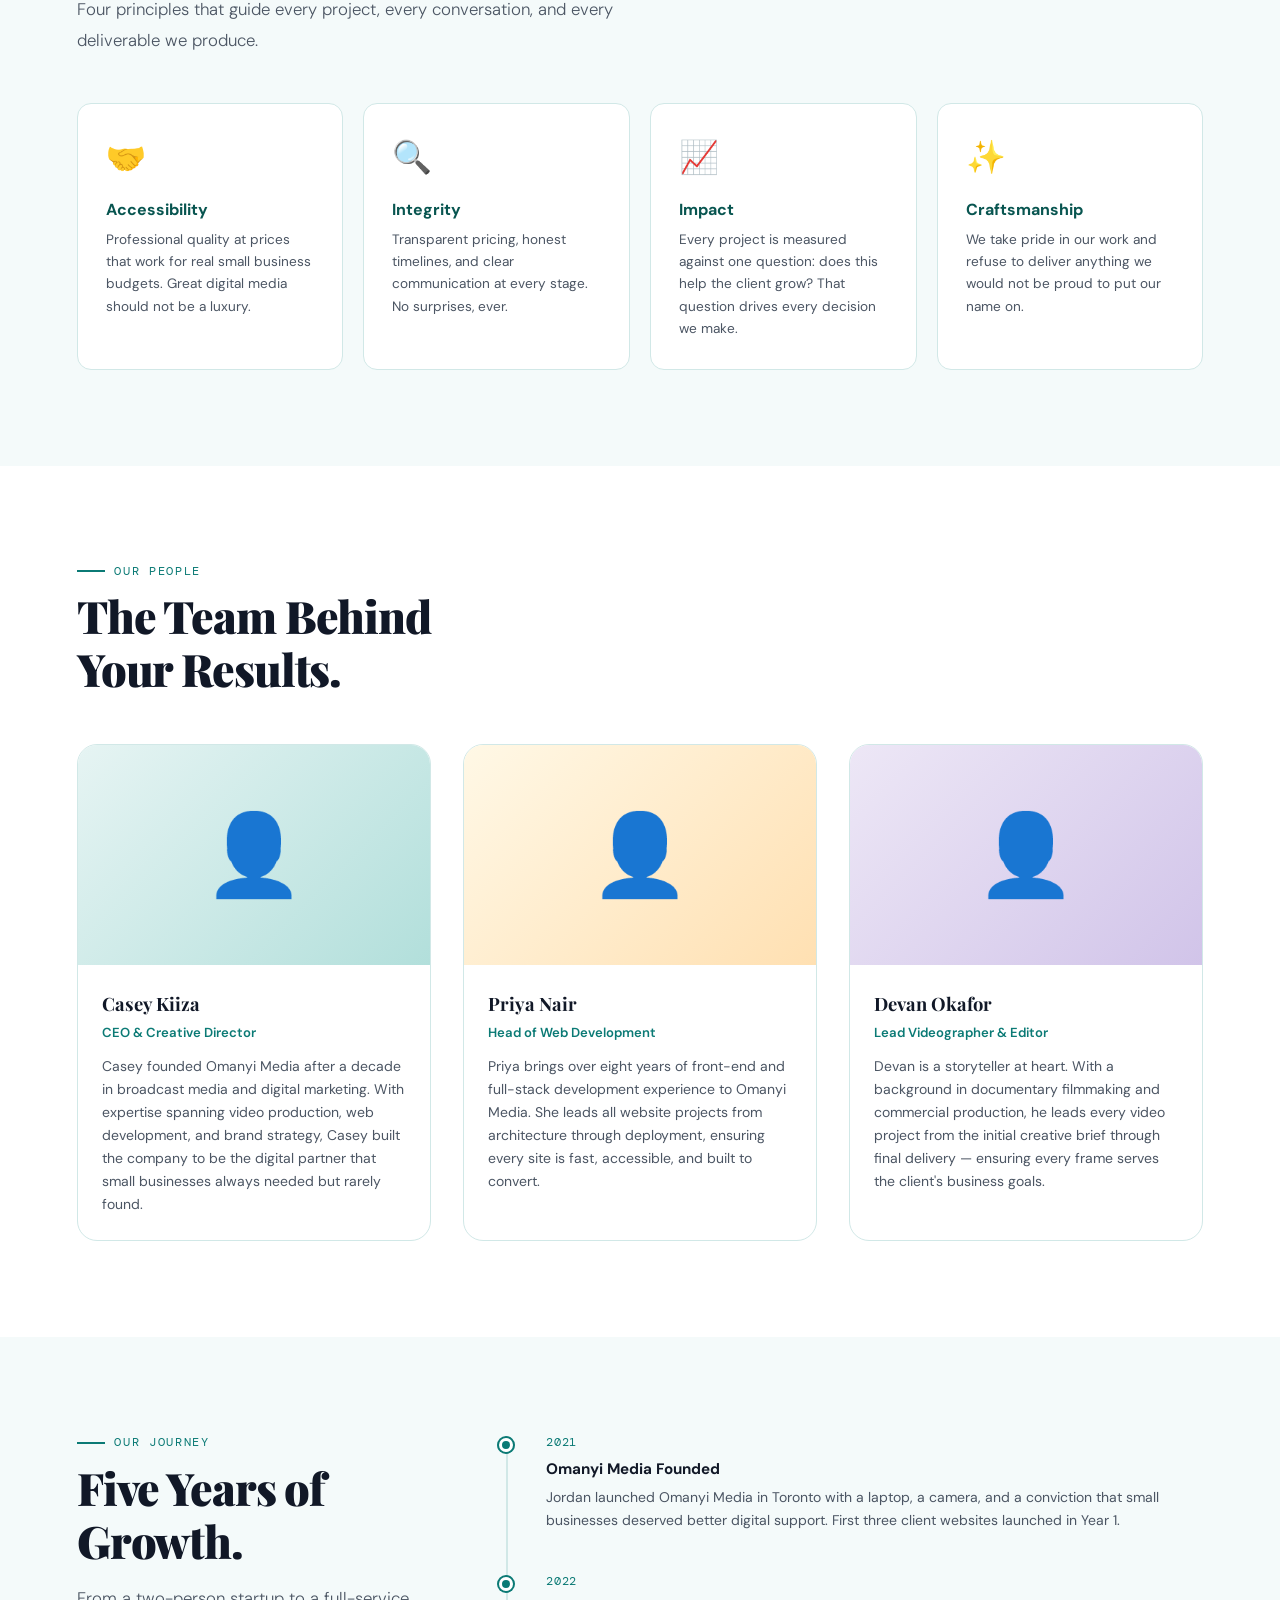
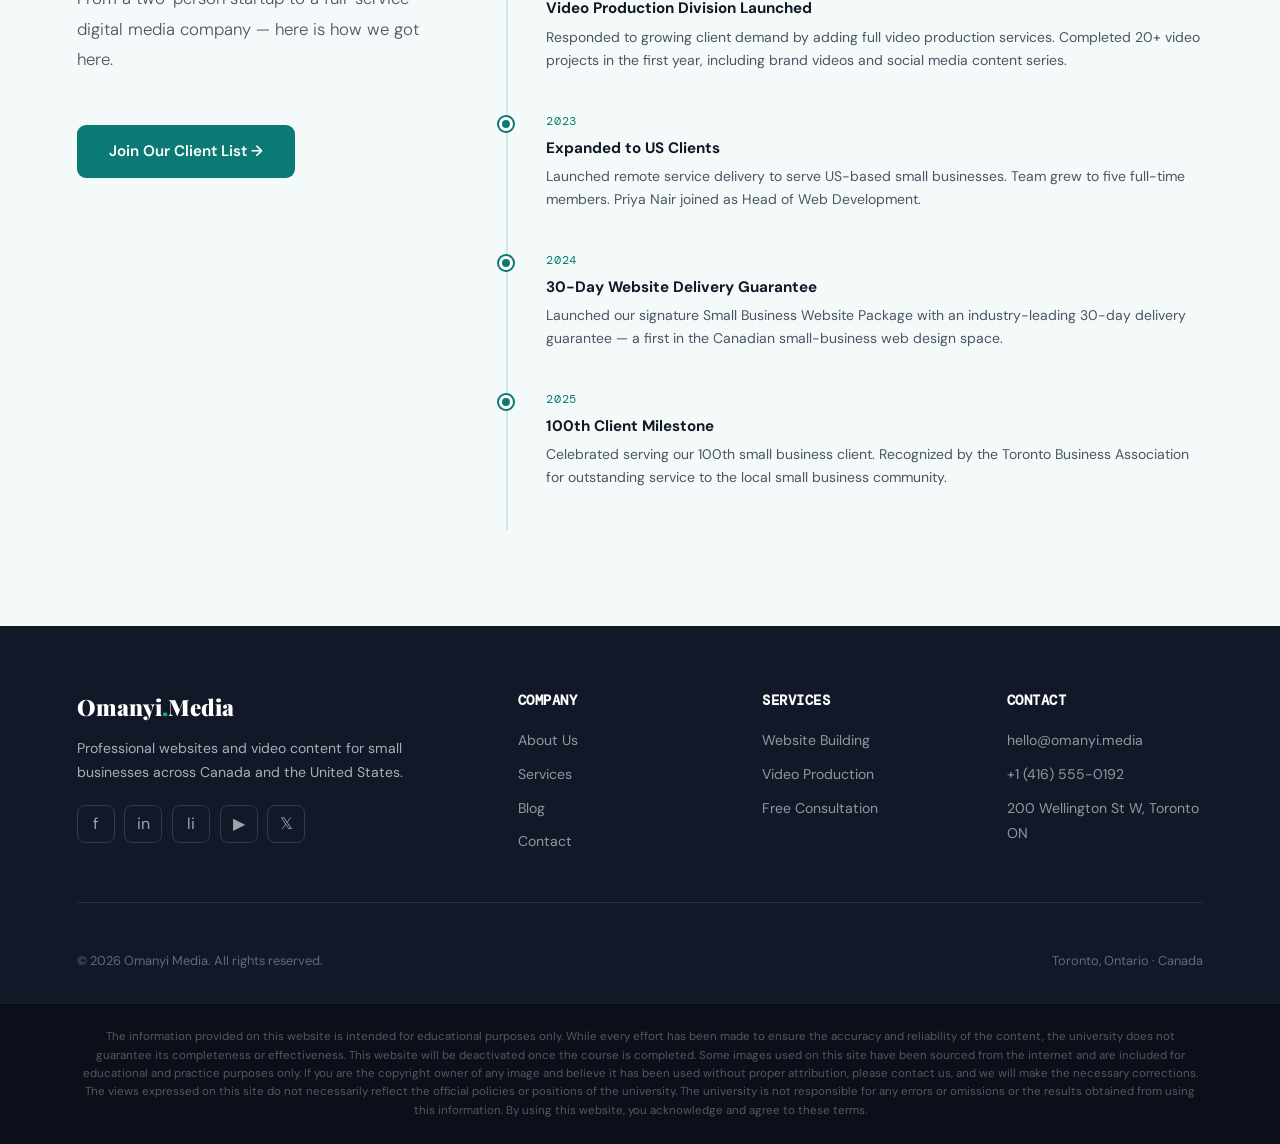
==== commit 7c70ac3b: "Added Images to the about html" ====
--- a/about.html
+++ b/about.html
@@ -24,7 +24,7 @@
     }
     .page-hero p {
       font-size: 1.1rem; font-weight: 300;
-      line-height: 1.8; opacity: 0.85; max-width: 480px;
+      line-height: 1.8; opacity: 0.85; max-width: 480px;  color: rgba(255,255,255,0.85);
     }
     .hero-badge-row {
       display: flex; gap: 1rem; flex-wrap: wrap;
@@ -40,6 +40,17 @@
     .hero-right-stat {
       display: grid; grid-template-columns: 1fr 1fr; gap: 1.5rem;
     }
+.hero-img-wrap {
+  grid-column: span 2;
+}
+
+.hero-img-wrap img {
+  width: 100%;
+  border-radius: 20px;
+  object-fit: cover;
+  box-shadow: 0 20px 60px rgba(0,0,0,0.15);
+}
+
     .stat-box {
       background: rgba(255,255,255,0.1);
       border: 1px solid rgba(255,255,255,0.2);
@@ -117,6 +128,8 @@
       height: 220px; display: flex; align-items: center; justify-content: center;
       font-size: 5rem;
     }
+
+
     .team-img.c1 { background: linear-gradient(135deg, #E6F4F3, #B2DFDB); }
     .team-img.c2 { background: linear-gradient(135deg, #FFF8E6, #FFE0B2); }
     .team-img.c3 { background: linear-gradient(135deg, #EDE7F6, #D1C4E9); }
@@ -184,7 +197,10 @@
     <div class="stat-box"><div class="stat-big">5</div><div class="stat-lbl">Years in Business</div></div>
     <div class="stat-box"><div class="stat-big">3wk</div><div class="stat-lbl">Avg. Site Delivery</div></div>
     <div class="stat-box"><div class="stat-big">98%</div><div class="stat-lbl">Client Satisfaction</div></div>
-  </div>
+    <div class="hero-img-wrap">
+    <img src="images/about.jpg" alt="Team working together" />
+  </div>
+</div>
 </section>
  
 <!-- MISSION -->
--- a/css/style.css
+++ b/css/style.css
@@ -289,4 +289,484 @@
 .delay-1 { animation-delay: 0.1s; }
 .delay-2 { animation-delay: 0.2s; }
 .delay-3 { animation-delay: 0.35s; }
-.delay-4 { animation-delay: 0.5s; }+.delay-4 { animation-delay: 0.5s; }
+
+/* Landing Page Specific */
+
+    /* ── NO NAV BAR ON LANDING — FOCUSED EXPERIENCE ── */
+    .landing-nav {
+      position: fixed; top: 0; left: 0; right: 0; z-index: 999;
+      height: var(--nav-h);
+      background: rgba(8, 85, 80, 0.97);
+      backdrop-filter: blur(14px);
+      display: flex; align-items: center; justify-content: space-between;
+      padding: 0 6%;
+    }
+    .landing-nav .nav-logo { color: white; }
+    .landing-nav .nav-logo span { color: rgba(255,255,255,0.6); }
+    .landing-nav-right { font-size: 0.85rem; color: rgba(255,255,255,0.7); }
+    .landing-nav-right a { color: rgba(255,255,255,0.9); font-weight: 600; }
+
+    /* ── HERO ── */
+    .lp-hero {
+      padding-top: var(--nav-h);
+      background: linear-gradient(145deg, var(--teal-dark) 0%, var(--teal) 55%, #1AC8C0 100%);
+      padding-bottom: 0;
+      display: grid; grid-template-columns: 1fr 480px; gap: 4rem;
+      align-items: end; padding-left: 6%; padding-right: 6%;
+      min-height: 90vh;
+    }
+    .lp-hero-left { padding: 6rem 0 5rem; color: white; }
+    .lp-eyebrow {
+      font-family: 'DM Mono', monospace;
+      font-size: 0.75rem; letter-spacing: 0.14em; text-transform: uppercase;
+      color: rgba(255,255,255,0.7); margin-bottom: 1.25rem;
+      display: flex; align-items: center; gap: 0.6rem;
+    }
+    .lp-eyebrow::before { content:''; width:24px; height:1px; background:rgba(255,255,255,0.5); }
+    .lp-hero h1 {
+      font-family: 'Playfair Display', serif;
+      font-size: clamp(2.4rem, 5vw, 3.8rem);
+      font-weight: 900; line-height: 1.1; letter-spacing: -0.025em;
+      color: white; margin-bottom: 1.5rem;
+    }
+    .lp-hero p {
+      font-size: 1.1rem; font-weight: 300;
+      color: rgba(255,255,255,0.85); line-height: 1.8;
+      max-width: 480px; margin-bottom: 2rem;
+    }
+
+    .benefit-list { display: flex; flex-direction: column; gap: 0.75rem; margin-bottom: 2.5rem; }
+    .benefit-item {
+      display: flex; align-items: center; gap: 0.75rem;
+      font-size: 0.97rem; color: rgba(255,255,255,0.9);
+    }
+    .benefit-check {
+      width: 24px; height: 24px; border-radius: 50%;
+      background: rgba(255,255,255,0.2);
+      display: flex; align-items: center; justify-content: center;
+      font-size: 0.75rem; font-weight: 700; flex-shrink: 0;
+      color: white;
+    }
+
+    .trust-badges {
+      display: flex; gap: 1.25rem; flex-wrap: wrap;
+    }
+    .trust-badge {
+      background: rgba(255,255,255,0.1);
+      border: 1px solid rgba(255,255,255,0.2);
+      border-radius: 50px; padding: 0.4rem 0.9rem;
+      font-size: 0.8rem; color: rgba(255,255,255,0.85); font-weight: 500;
+    }
+
+    /* ── FORM PANEL ── */
+    .lp-form-panel {
+      background: white; border-radius: 24px 24px 0 0;
+      padding: 2.5rem; box-shadow: 0 -20px 60px rgba(0,0,0,0.15);
+      align-self: end;
+    }
+    .asset-promo {
+      background: var(--teal-pale); border: 1px solid var(--border);
+      border-radius: 12px; padding: 1.25rem;
+      display: flex; gap: 1rem; align-items: flex-start; margin-bottom: 2rem;
+    }
+    .asset-icon { font-size: 2rem; flex-shrink: 0; }
+    .asset-title { font-weight: 700; font-size: 0.9rem; color: var(--teal-dark); margin-bottom: 0.3rem; }
+    .asset-desc { font-size: 0.82rem; color: var(--ink-soft); line-height: 1.55; }
+
+    .form-heading {
+      font-family: 'Playfair Display', serif;
+      font-size: 1.5rem; font-weight: 700; color: var(--ink); margin-bottom: 0.3rem;
+    }
+    .form-sub { font-size: 0.87rem; color: var(--ink-soft); margin-bottom: 1.75rem; }
+
+    .lp-submit {
+      width: 100%; padding: 1rem; background: var(--teal);
+      color: white; border: none; border-radius: 10px;
+      font-family: 'DM Sans', sans-serif; font-size: 1rem; font-weight: 700;
+      cursor: pointer; transition: background 0.2s; margin-top: 0.5rem;
+    }
+    .lp-submit:hover { background: var(--teal-dark); }
+    .form-guarantee { font-size: 0.76rem; color: var(--ink-soft); text-align: center; margin-top: 0.75rem; }
+
+    /* ── SOCIAL PROOF STRIP ── */
+    .proof-strip {
+      background: var(--ink); padding: 3rem 6%; display: grid;
+      grid-template-columns: repeat(4, 1fr); gap: 2rem; text-align: center;
+    }
+    .proof-stat-num {
+      font-family: 'Playfair Display', serif;
+      font-size: 2.5rem; font-weight: 900; color: var(--teal-light);
+    }
+    .proof-stat-lbl { font-size: 0.85rem; color: rgba(255,255,255,0.6); margin-top: 0.25rem; }
+
+    /* ── TESTIMONIALS ── */
+    .lp-testimonials { padding: 5rem 6%; background: var(--mist); }
+    .lp-testi-grid { display: grid; grid-template-columns: repeat(2, 1fr); gap: 1.5rem; margin-top: 2.5rem; }
+    .lp-testi {
+      background: white; border: 1px solid var(--border);
+      border-radius: var(--radius); padding: 2rem;
+    }
+    .lp-stars { color: var(--gold); letter-spacing: 2px; margin-bottom: 0.75rem; }
+    .lp-testi-text { font-size: 0.95rem; font-style: italic; color: var(--ink-soft); line-height: 1.75; margin-bottom: 1.25rem; }
+    .lp-testi-name { font-weight: 700; font-size: 0.88rem; }
+    .lp-testi-role { font-size: 0.78rem; color: var(--teal); }
+
+    /* ── BOTTOM CTA ── */
+    .lp-bottom-cta {
+      background: var(--teal-dark); padding: 4rem 6%;
+      text-align: center; color: white;
+    }
+    .lp-bottom-cta h2 {
+      font-family: 'Playfair Display', serif;
+      font-size: 1.8rem; font-weight: 700; margin-bottom: 0.75rem;
+    }
+    .lp-bottom-cta p { font-size: 0.95rem; opacity: 0.8; margin-bottom: 1.5rem; font-weight: 300; }
+  
+/* Blog Specific */
+.page-hero {
+      padding-top: var(--nav-h);
+      background: var(--mist); border-bottom: 1px solid var(--border);
+      padding: calc(var(--nav-h) + 4rem) 6% 4rem;
+      text-align: center;
+    }
+    .page-hero h1 {
+      font-family: 'Playfair Display', serif;
+      font-size: clamp(2.4rem, 5vw, 3.8rem);
+      font-weight: 900; line-height: 1.1; letter-spacing: -0.025em; margin-bottom: 1rem;
+    }
+    .page-hero p { font-size: 1.05rem; color: var(--ink-soft); font-weight: 300; max-width: 500px; margin: 0 auto; }
+
+    /* ── BLOG GRID ── */
+    .blog-grid {
+      display: grid; grid-template-columns: repeat(2, 1fr); gap: 2.5rem;
+      margin-top: 3rem;
+    }
+    .blog-card {
+      border: 1px solid var(--border); border-radius: 20px;
+      overflow: hidden; transition: transform 0.2s, box-shadow 0.2s;
+      display: flex; flex-direction: column;
+    }
+    .blog-card:hover { transform: translateY(-6px); box-shadow: 0 24px 56px var(--shadow); }
+
+    .blog-thumb {
+      height: 240px; display: flex; align-items: center;
+      justify-content: center; position: relative; overflow: hidden;
+    }
+    .blog-thumb.t1 { background: linear-gradient(135deg, #C8EDEB 0%, #85C1BF 100%); }
+    .blog-thumb.t2 { background: linear-gradient(135deg, #FFF3D4 0%, #F5D98A 100%); }
+    .thumb-emoji { font-size: 5rem; }
+    .thumb-keywords {
+      position: absolute; bottom: 1rem; left: 1rem;
+      display: flex; gap: 0.4rem; flex-wrap: wrap;
+    }
+    .kw-tag {
+      background: rgba(255,255,255,0.9); color: var(--teal-dark);
+      font-size: 0.7rem; font-weight: 600;
+      padding: 0.25rem 0.6rem; border-radius: 20px;
+      font-family: 'DM Mono', monospace; letter-spacing: 0.04em;
+    }
+
+    .blog-body { padding: 2rem; flex: 1; display: flex; flex-direction: column; }
+    .blog-meta-top {
+      display: flex; align-items: center; gap: 1rem;
+      margin-bottom: 0.85rem; font-size: 0.8rem; color: var(--ink-soft);
+    }
+    .blog-cat {
+      background: var(--teal-pale); color: var(--teal-dark);
+      font-size: 0.72rem; font-weight: 700;
+      padding: 0.25rem 0.65rem; border-radius: 20px;
+      font-family: 'DM Mono', monospace; letter-spacing: 0.04em;
+    }
+    .blog-title {
+      font-family: 'Playfair Display', serif;
+      font-size: 1.35rem; font-weight: 700;
+      line-height: 1.3; color: var(--ink); margin-bottom: 0.85rem;
+    }
+    .blog-excerpt {
+      font-size: 0.9rem; color: var(--ink-soft); line-height: 1.75;
+      margin-bottom: 1.5rem; flex: 1;
+    }
+    .blog-footer {
+      display: flex; justify-content: space-between; align-items: center;
+      border-top: 1px solid var(--border); padding-top: 1.25rem;
+    }
+    .blog-author { font-size: 0.82rem; color: var(--ink-soft); }
+    .blog-author strong { color: var(--ink); }
+    .read-more {
+      font-size: 0.85rem; font-weight: 700; color: var(--teal);
+      display: flex; align-items: center; gap: 0.3rem;
+      transition: gap 0.2s;
+    }
+    .blog-card:hover .read-more { gap: 0.6rem; }
+
+    /* ── KEYWORDS INFO ── */
+    .keywords-box {
+      background: var(--mist); border: 1px solid var(--border);
+      border-radius: var(--radius); padding: 1.5rem;
+      margin-top: 1rem;
+    }
+    .keywords-box h4 { font-size: 0.85rem; font-weight: 700; margin-bottom: 0.75rem; color: var(--teal-dark); }
+    .kw-list { display: flex; flex-wrap: wrap; gap: 0.5rem; }
+    .kw-pill {
+      background: var(--white); border: 1px solid var(--border);
+      color: var(--ink-soft); font-size: 0.78rem;
+      padding: 0.3rem 0.75rem; border-radius: 20px;
+    }
+
+    /* ── NEWSLETTER ── */
+    .newsletter {
+      background: var(--teal-dark); border-radius: 24px;
+      padding: 3rem; color: white; text-align: center; margin-top: 4rem;
+    }
+    .newsletter h3 {
+      font-family: 'Playfair Display', serif;
+      font-size: 1.8rem; font-weight: 700; margin-bottom: 0.75rem;
+    }
+    .newsletter p { font-size: 0.95rem; opacity: 0.8; margin-bottom: 1.75rem; font-weight: 300; }
+    .nl-form { display: flex; gap: 0.75rem; max-width: 440px; margin: 0 auto; }
+    .nl-form input {
+      flex: 1; padding: 0.8rem 1rem; border-radius: 8px; border: none;
+      font-family: 'DM Sans', sans-serif; font-size: 0.9rem; outline: none;
+    }
+    .nl-form button {
+      padding: 0.8rem 1.5rem; background: var(--gold); color: var(--ink);
+      border: none; border-radius: 8px; font-weight: 700; cursor: pointer;
+      font-family: 'DM Sans', sans-serif; white-space: nowrap;
+      transition: opacity 0.2s;
+    }
+    .nl-form button:hover { opacity: 0.9; }
+/*blog-post-2.css*/
+.post-hero {
+      padding-top: var(--nav-h);
+      background: linear-gradient(135deg, #FFF3D4 0%, #F5D98A 100%);
+      padding: calc(var(--nav-h) + 4rem) 6% 5rem;
+      display: grid; grid-template-columns: 1fr 1fr; gap: 4rem; align-items: center;
+    }
+    .post-category {
+      background: var(--gold); color: var(--ink);
+      font-size: 0.72rem; font-weight: 700; letter-spacing: 0.1em;
+      text-transform: uppercase; font-family: 'DM Mono', monospace;
+      padding: 0.3rem 0.8rem; border-radius: 20px; display: inline-block;
+      margin-bottom: 1rem;
+    }
+    .post-hero h1 {
+      font-family: 'Playfair Display', serif;
+      font-size: clamp(2rem, 4vw, 3rem);
+      font-weight: 900; line-height: 1.15; letter-spacing: -0.025em;
+      color: var(--ink); margin-bottom: 1rem;
+    }
+    .post-meta { display: flex; gap: 1.5rem; flex-wrap: wrap; font-size: 0.85rem; color: var(--ink-soft); }
+    .post-meta span { display: flex; align-items: center; gap: 0.35rem; }
+    .post-visual {
+      background: white; border-radius: 20px; height: 320px;
+      display: flex; align-items: center; justify-content: center;
+      font-size: 6rem; box-shadow: 0 20px 60px rgba(0,0,0,0.1);
+    }
+ 
+    /* ── ARTICLE ── */
+    .article-layout { display: grid; grid-template-columns: 1fr 320px; gap: 4rem; align-items: start; }
+    article { max-width: 100%; }
+    .article-intro {
+      font-size: 1.15rem; font-weight: 400; color: var(--ink-soft);
+      line-height: 1.85; margin-bottom: 2.5rem;
+      padding-bottom: 2.5rem; border-bottom: 1px solid var(--border);
+    }
+    article h2 {
+      font-family: 'Playfair Display', serif;
+      font-size: 1.55rem; font-weight: 700; color: var(--ink);
+      margin: 2.5rem 0 1rem; letter-spacing: -0.015em;
+    }
+    article p { font-size: 1.02rem; color: var(--ink-soft); line-height: 1.85; margin-bottom: 1.25rem; }
+    article ul { padding-left: 1.25rem; margin-bottom: 1.5rem; display: flex; flex-direction: column; gap: 0.6rem; }
+    article ul li { font-size: 0.97rem; color: var(--ink-soft); line-height: 1.75; }
+ 
+    .numbered-sign {
+      display: flex; align-items: flex-start; gap: 1.5rem;
+      background: var(--mist); border: 1px solid var(--border);
+      border-radius: var(--radius); padding: 1.75rem; margin: 2.5rem 0;
+    }
+    .sign-num {
+      font-family: 'Playfair Display', serif;
+      font-size: 3rem; font-weight: 900; color: var(--teal);
+      line-height: 1; flex-shrink: 0;
+    }
+    .sign-body h3 {
+      font-family: 'Playfair Display', serif;
+      font-size: 1.2rem; font-weight: 700; color: var(--ink);
+      margin-bottom: 0.5rem;
+    }
+    .sign-body p { font-size: 0.95rem; color: var(--ink-soft); line-height: 1.75; margin: 0; }
+ 
+    .pull-quote {
+      background: #FFF8E6; border-left: 4px solid var(--gold);
+      border-radius: 0 var(--radius) var(--radius) 0;
+      padding: 1.5rem 2rem; margin: 2rem 0;
+    }
+    .pull-quote p {
+      font-family: 'Playfair Display', serif;
+      font-size: 1.2rem; font-style: italic; color: var(--ink);
+      line-height: 1.55; margin: 0;
+    }
+ .numbered-sign,
+article h2 {
+  scroll-margin-top: 120px;
+}
+    .keywords-strip {
+      background: var(--mist); border: 1px solid var(--border);
+      border-radius: var(--radius); padding: 1.25rem; margin-bottom: 2.5rem;
+    }
+    .keywords-strip h4 { font-size: 0.8rem; font-weight: 700; color: var(--teal-dark); margin-bottom: 0.6rem; }
+    .kw-list { display: flex; flex-wrap: wrap; gap: 0.5rem; }
+    .kw-pill { background: white; border: 1px solid var(--border); color: var(--ink-soft); font-size: 0.78rem; padding: 0.28rem 0.7rem; border-radius: 20px; }
+ 
+    .article-cta {
+      background: var(--teal-dark); color: white;
+      border-radius: 20px; padding: 2.5rem; text-align: center; margin-top: 3rem;
+    }
+    .article-cta h3 { font-family: 'Playfair Display', serif; font-size: 1.5rem; font-weight: 700; margin-bottom: 0.75rem; }
+    .article-cta p {
+  font-size: 0.95rem;
+  color: rgba(255,255,255,0.88);
+  margin-bottom: 1.5rem;
+  line-height: 1.7;
+  font-weight: 300;
+}
+    .sidebar { position: sticky; top: calc(var(--nav-h) + 2rem); }
+    .sidebar-card { background: var(--mist); border: 1px solid var(--border); border-radius: var(--radius); padding: 1.5rem; margin-bottom: 1.5rem; }
+    .sidebar-title { font-weight: 700; font-size: 0.9rem; margin-bottom: 1rem; color: var(--ink); }
+    .toc-link { display: block; font-size: 0.85rem; color: var(--ink-soft); padding: 0.4rem 0; border-bottom: 1px solid var(--border); transition: color 0.2s; }
+    .toc-link:last-child { border-bottom: none; }
+    .toc-link:hover { color: var(--teal); }
+    .related-post { display: flex; gap: 0.75rem; padding: 0.75rem 0; border-bottom: 1px solid var(--border); }
+    .related-post:last-child { border-bottom: none; }
+    .rp-thumb { width: 56px; height: 56px; border-radius: 10px; flex-shrink: 0; display: flex; align-items: center; justify-content: center; font-size: 1.6rem; background: linear-gradient(135deg, #C8EDEB, #85C1BF); }
+    .rp-title { font-size: 0.85rem; font-weight: 600; color: var(--ink); line-height: 1.4; }
+    .back-link { display: inline-flex; align-items: center; gap: 0.4rem; font-size: 0.85rem; font-weight: 600; color: var(--teal); margin-bottom: 2rem; }
+    .back-link:hover { text-decoration: underline; }
+
+    /*blog-post-1.css*/
+    .post-hero {
+      padding-top: var(--nav-h);
+      background: linear-gradient(135deg, #C8EDEB 0%, #85C1BF 100%);
+      padding: calc(var(--nav-h) + 4rem) 6% 5rem;
+      display: grid; grid-template-columns: 1fr 1fr; gap: 4rem; align-items: center;
+    }
+    .post-category {
+      background: var(--teal); color: white;
+      font-size: 0.72rem; font-weight: 700; letter-spacing: 0.1em;
+      text-transform: uppercase; font-family: 'DM Mono', monospace;
+      padding: 0.3rem 0.8rem; border-radius: 20px; display: inline-block;
+      margin-bottom: 1rem;
+    }
+    .post-hero h1 {
+      font-family: 'Playfair Display', serif;
+      font-size: clamp(2rem, 4vw, 3rem);
+      font-weight: 900; line-height: 1.15; letter-spacing: -0.025em;
+      color: var(--ink); margin-bottom: 1rem;
+    }
+    .post-meta {
+      display: flex; gap: 1.5rem; flex-wrap: wrap;
+      font-size: 0.85rem; color: var(--ink-soft);
+    }
+    .post-meta span { display: flex; align-items: center; gap: 0.35rem; }
+    .post-visual {
+      background: white; border-radius: 20px;
+      height: 320px; display: flex; align-items: center; justify-content: center;
+      font-size: 6rem; box-shadow: 0 20px 60px rgba(0,0,0,0.1);
+    }
+
+    /* ── ARTICLE ── */
+    .article-layout {
+      display: grid; grid-template-columns: 1fr 320px; gap: 4rem; align-items: start;
+    }
+
+    article { max-width: 100%; }
+    .article-intro {
+      font-size: 1.15rem; font-weight: 400; color: var(--ink-soft);
+      line-height: 1.85; margin-bottom: 2.5rem;
+      padding-bottom: 2.5rem; border-bottom: 1px solid var(--border);
+    }
+    article h2 {
+      font-family: 'Playfair Display', serif;
+      font-size: 1.55rem; font-weight: 700;
+      color: var(--ink); margin: 2.5rem 0 1rem; letter-spacing: -0.015em;
+    }
+    article p {
+      font-size: 1.02rem; color: var(--ink-soft); line-height: 1.85; margin-bottom: 1.25rem;
+    }
+    article ul {
+      padding-left: 1.25rem; margin-bottom: 1.5rem;
+      display: flex; flex-direction: column; gap: 0.6rem;
+    }
+    article ul li { font-size: 0.97rem; color: var(--ink-soft); line-height: 1.75; }
+
+    .pull-quote {
+      background: var(--teal-pale); border-left: 4px solid var(--teal);
+      border-radius: 0 var(--radius) var(--radius) 0;
+      padding: 1.5rem 2rem; margin: 2rem 0;
+    }
+    .pull-quote p {
+      font-family: 'Playfair Display', serif;
+      font-size: 1.2rem; font-style: italic; color: var(--teal-dark);
+      line-height: 1.55; margin: 0;
+    }
+
+    .keywords-strip {
+      background: var(--mist); border: 1px solid var(--border);
+      border-radius: var(--radius); padding: 1.25rem;
+      margin-bottom: 2.5rem;
+    }
+    .keywords-strip h4 { font-size: 0.8rem; font-weight: 700; color: var(--teal-dark); margin-bottom: 0.6rem; }
+    .kw-list { display: flex; flex-wrap: wrap; gap: 0.5rem; }
+    .kw-pill {
+      background: white; border: 1px solid var(--border);
+      color: var(--ink-soft); font-size: 0.78rem;
+      padding: 0.28rem 0.7rem; border-radius: 20px;
+    }
+
+    /* ── CTA BOX ── */
+    .article-cta {
+      background: var(--teal); color: white;
+      border-radius: 20px; padding: 2.5rem; text-align: center; margin-top: 3rem;
+    }
+    .article-cta h3 {
+      font-family: 'Playfair Display', serif;
+      font-size: 1.5rem; font-weight: 700; margin-bottom: 0.75rem;
+    }
+    .article-cta p { font-size: 0.95rem; opacity: 0.85; margin-bottom: 1.5rem; line-height: 1.7; font-weight: 300; }
+
+    /* ── SIDEBAR ── */
+    .sidebar { position: sticky; top: calc(var(--nav-h) + 2rem); }
+    .sidebar-card {
+      background: var(--mist); border: 1px solid var(--border);
+      border-radius: var(--radius); padding: 1.5rem; margin-bottom: 1.5rem;
+    }
+    .sidebar-title { font-weight: 700; font-size: 0.9rem; margin-bottom: 1rem; color: var(--ink); }
+    .toc-link {
+      display: block; font-size: 0.85rem; color: var(--ink-soft);
+      padding: 0.4rem 0; border-bottom: 1px solid var(--border);
+      transition: color 0.2s;
+    }
+    .toc-link:last-child { border-bottom: none; }
+    .toc-link:hover { color: var(--teal); }
+    .related-post {
+      display: flex; gap: 0.75rem; padding: 0.75rem 0;
+      border-bottom: 1px solid var(--border);
+    }
+    .related-post:last-child { border-bottom: none; }
+    .rp-thumb {
+      width: 56px; height: 56px; border-radius: 10px; flex-shrink: 0;
+      display: flex; align-items: center; justify-content: center;
+      font-size: 1.6rem;
+      background: linear-gradient(135deg, #FFF3D4, #F5D98A);
+    }
+    .rp-title { font-size: 0.85rem; font-weight: 600; color: var(--ink); line-height: 1.4; }
+    .rp-cat { font-size: 0.75rem; color: var(--teal); margin-top: 0.2rem; }
+
+    .back-link {
+      display: inline-flex; align-items: center; gap: 0.4rem;
+      font-size: 0.85rem; font-weight: 600; color: var(--teal);
+      margin-bottom: 2rem;
+    }
+    .back-link:hover { text-decoration: underline; }
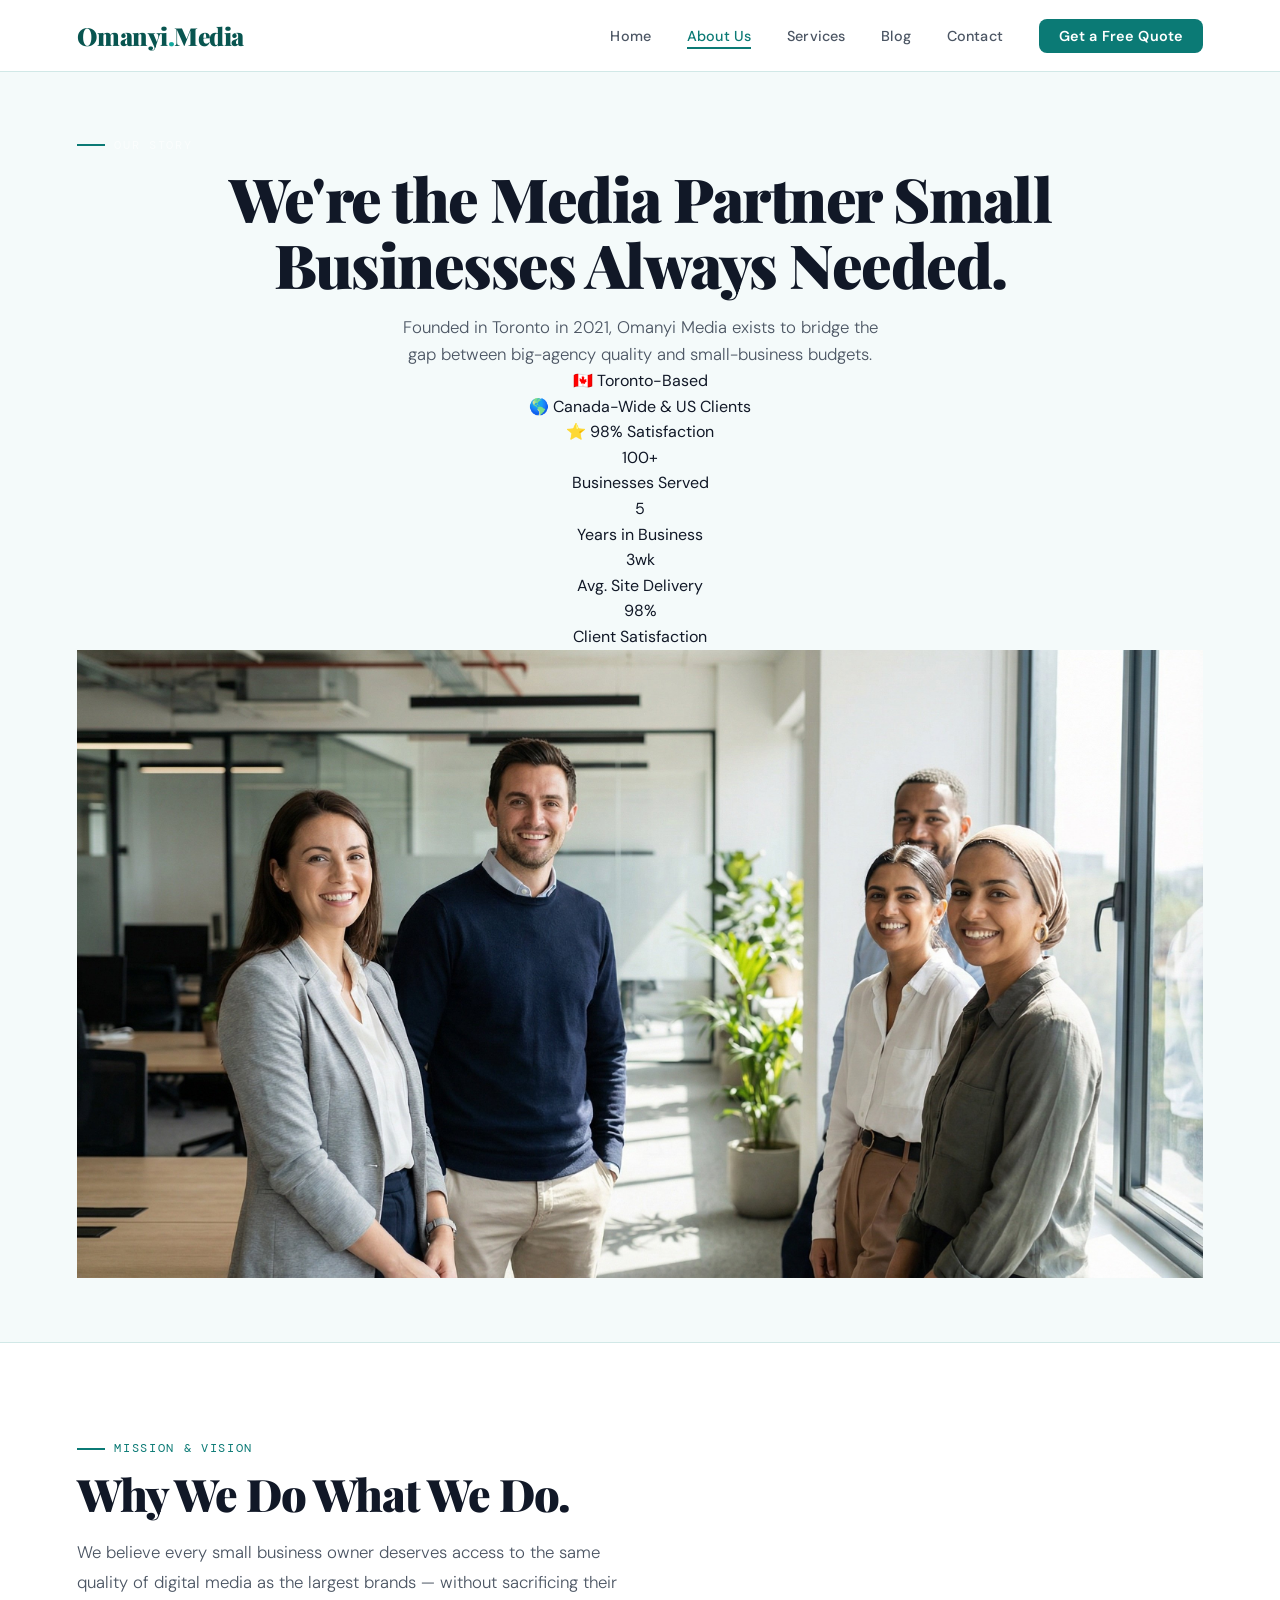
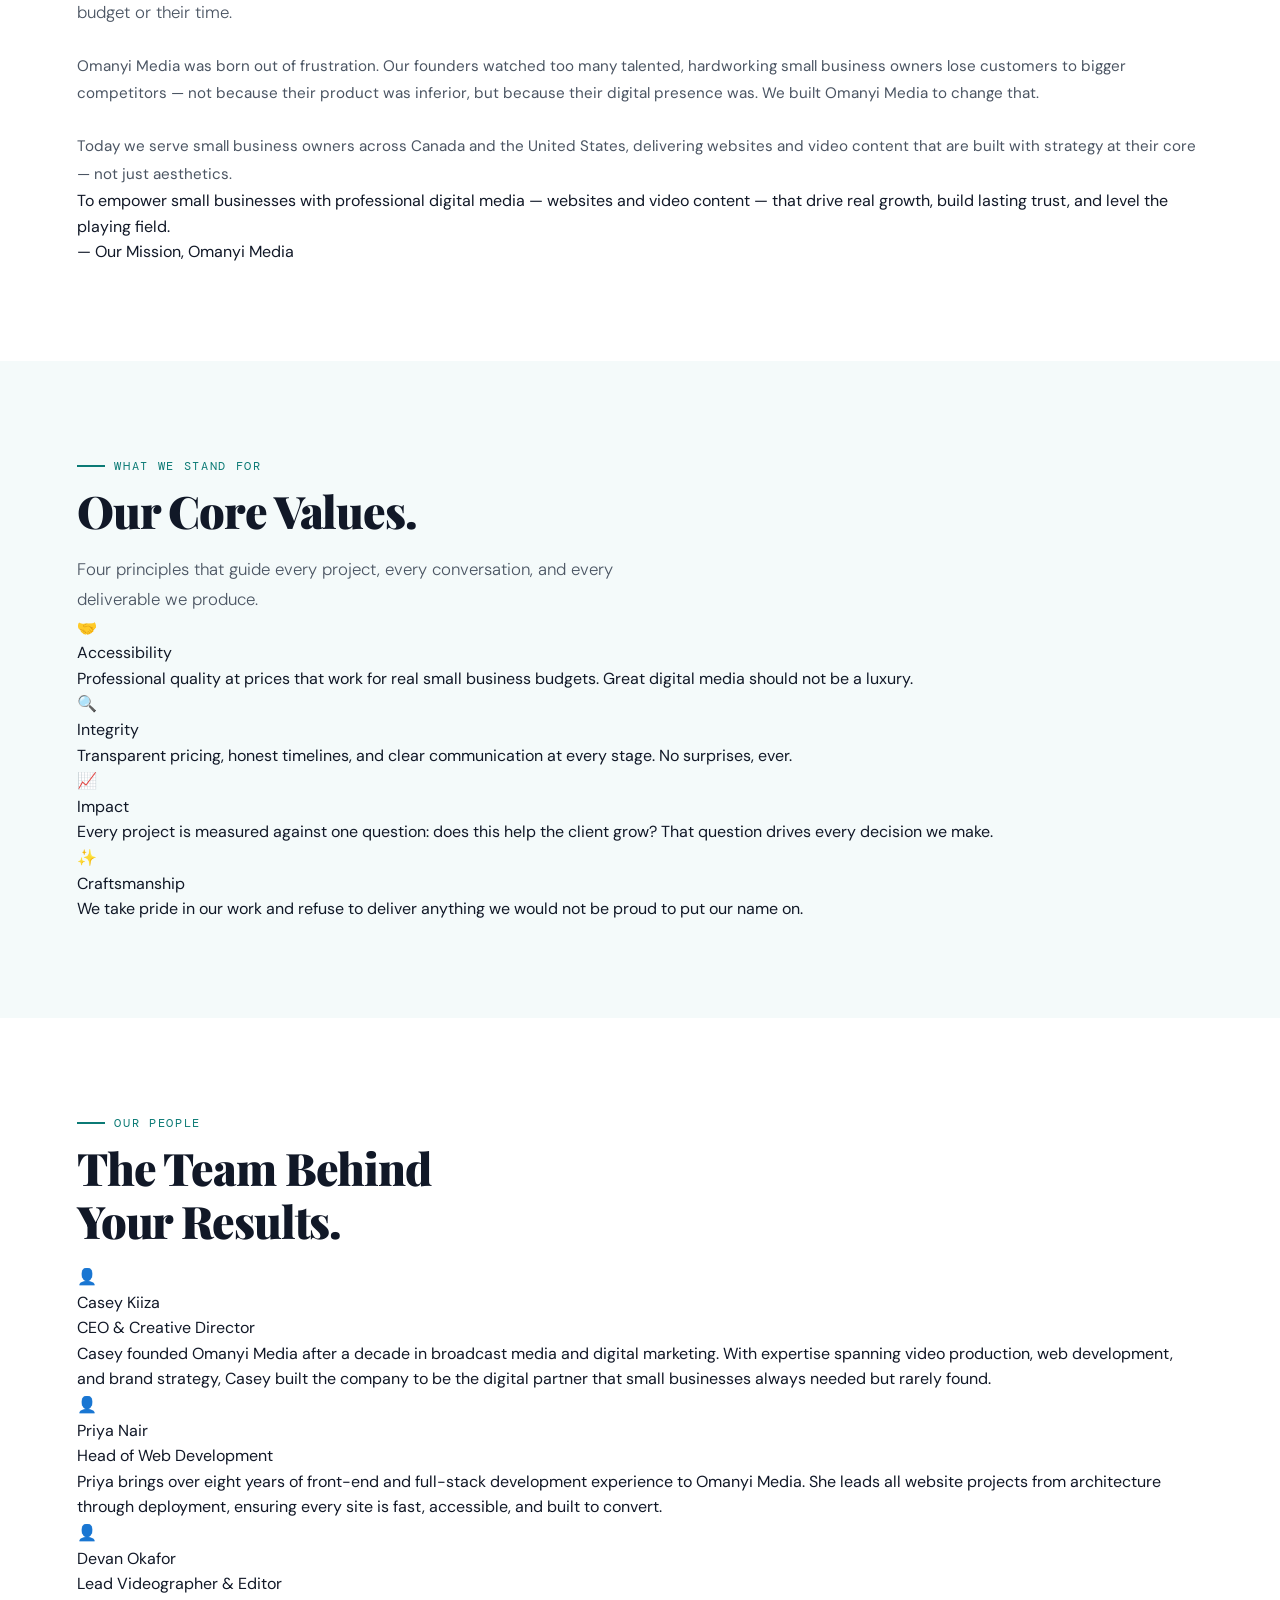
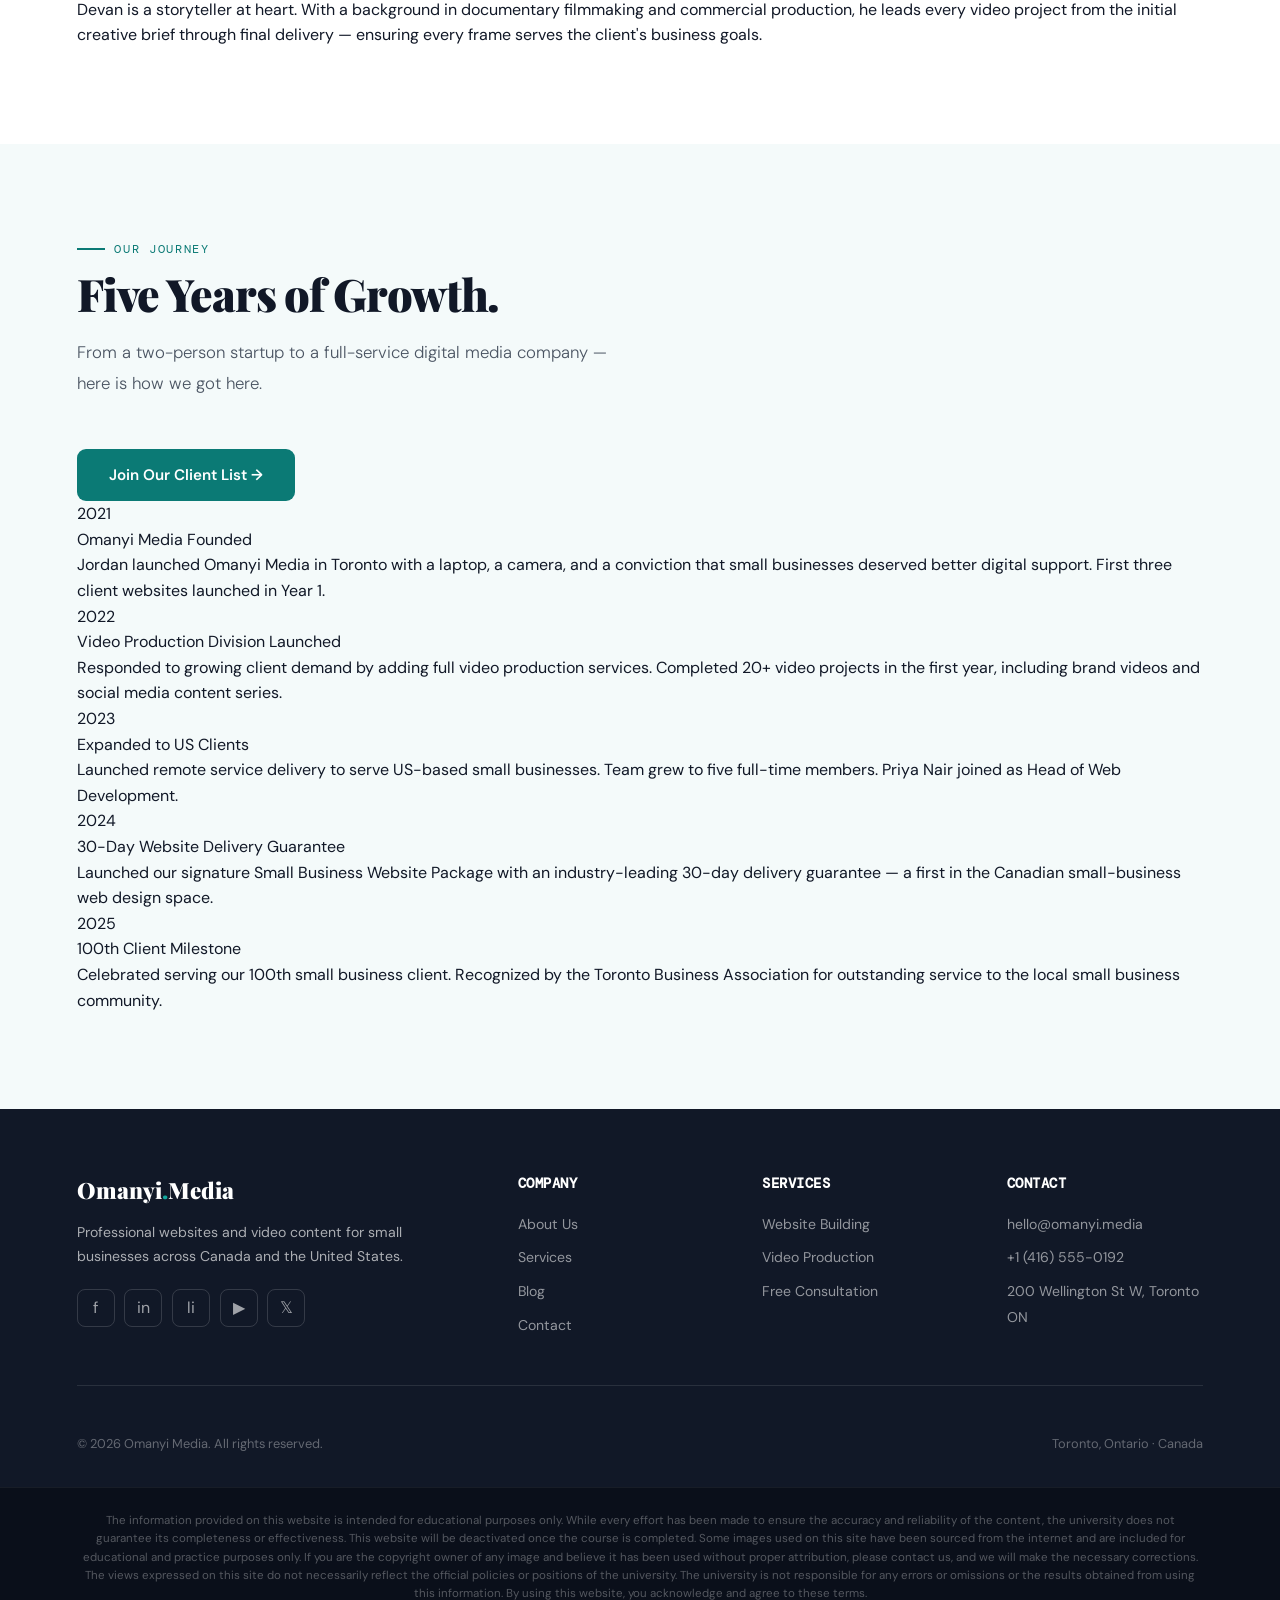
==== commit 8d0a7b0a: "changed the structure of the css files, css files for each html have their files in the css folders " ====
--- a/about.html
+++ b/about.html
@@ -5,165 +5,6 @@
   <meta name="viewport" content="width=device-width, initial-scale=1.0">
   <title>About Us — Omanyi Media</title>
   <link rel="stylesheet" href="css/style.css">
-  <style>
-    /* ── PAGE HERO ── */
-    .page-hero {
-      padding-top: var(--nav-h);
-      background: linear-gradient(135deg, var(--teal-dark) 0%, var(--teal) 100%);
-      padding-bottom: 5rem; padding-left: 6%; padding-right: 6%;
-      color: var(--white);
-      display: grid; grid-template-columns: 1fr 1fr; align-items: center; gap: 4rem;
-      min-height: 50vh;
-    }
-    .page-hero-left { padding-top: 4rem; }
-    .page-hero h1 {
-      font-family: 'Playfair Display', serif;
-      font-size: clamp(2.4rem, 5vw, 3.8rem);
-      font-weight: 900; line-height: 1.1;
-      letter-spacing: -0.025em; margin-bottom: 1.25rem;
-    }
-    .page-hero p {
-      font-size: 1.1rem; font-weight: 300;
-      line-height: 1.8; opacity: 0.85; max-width: 480px;  color: rgba(255,255,255,0.85);
-    }
-    .hero-badge-row {
-      display: flex; gap: 1rem; flex-wrap: wrap;
-      margin-top: 2rem;
-    }
-    .hero-badge {
-      background: rgba(255,255,255,0.15);
-      border: 1px solid rgba(255,255,255,0.25);
-      border-radius: 50px; padding: 0.45rem 1rem;
-      font-size: 0.82rem; font-weight: 600;
-      display: flex; align-items: center; gap: 0.4rem;
-    }
-    .hero-right-stat {
-      display: grid; grid-template-columns: 1fr 1fr; gap: 1.5rem;
-    }
-.hero-img-wrap {
-  grid-column: span 2;
-}
-
-.hero-img-wrap img {
-  width: 100%;
-  border-radius: 20px;
-  object-fit: cover;
-  box-shadow: 0 20px 60px rgba(0,0,0,0.15);
-}
-
-    .stat-box {
-      background: rgba(255,255,255,0.1);
-      border: 1px solid rgba(255,255,255,0.2);
-      border-radius: var(--radius); padding: 1.5rem;
-      text-align: center;
-    }
-    .stat-big {
-      font-family: 'Playfair Display', serif;
-      font-size: 2.8rem; font-weight: 900; line-height: 1;
-      margin-bottom: 0.4rem;
-    }
-    .stat-lbl { font-size: 0.82rem; opacity: 0.75; }
- 
-    /* ── MISSION ── */
-    .mission-layout {
-      display: grid; grid-template-columns: 1fr 1fr;
-      gap: 5rem; align-items: center;
-    }
-    .mission-visual {
-      background: var(--mist); border: 1px solid var(--border);
-      border-radius: 24px; padding: 3rem;
-      position: relative; overflow: hidden;
-    }
-    .mission-visual::before {
-      content:'';
-      position: absolute; bottom: -40px; right: -40px;
-      width: 200px; height: 200px;
-      background: var(--teal-pale); border-radius: 50%;
-    }
-    .mission-quote {
-      font-family: 'Playfair Display', serif;
-      font-size: 1.25rem; font-style: italic;
-      color: var(--ink); line-height: 1.65;
-      position: relative; z-index: 1;
-    }
-    .mission-quote::before {
-      content: '"';
-      font-size: 5rem; color: var(--teal-pale);
-      font-family: 'Playfair Display', serif;
-      line-height: 0.5; display: block;
-      margin-bottom: 1rem;
-    }
-    .mission-attr {
-      margin-top: 1.5rem; font-size: 0.85rem;
-      font-weight: 600; color: var(--teal);
-      position: relative; z-index: 1;
-    }
- 
-    /* ── VALUES ── */
-    .values-grid {
-      display: grid; grid-template-columns: repeat(4, 1fr); gap: 1.25rem;
-      margin-top: 3rem;
-    }
-    .value-card {
-      background: var(--white); border: 1px solid var(--border);
-      border-radius: var(--radius); padding: 1.75rem;
-      transition: transform 0.2s, box-shadow 0.2s;
-    }
-    .value-card:hover { transform: translateY(-4px); box-shadow: 0 16px 40px var(--shadow); }
-    .value-icon { font-size: 2rem; margin-bottom: 0.85rem; }
-    .value-title { font-weight: 700; font-size: 1rem; color: var(--teal-dark); margin-bottom: 0.4rem; }
-    .value-desc { font-size: 0.85rem; color: var(--ink-soft); line-height: 1.65; }
- 
-    /* ── TEAM ── */
-    .team-grid {
-      display: grid; grid-template-columns: repeat(3, 1fr); gap: 2rem;
-      margin-top: 3rem;
-    }
-    .team-card {
-      border: 1px solid var(--border); border-radius: 20px;
-      overflow: hidden; transition: transform 0.2s, box-shadow 0.2s;
-    }
-    .team-card:hover { transform: translateY(-4px); box-shadow: 0 20px 48px var(--shadow); }
-    .team-img {
-      height: 220px; display: flex; align-items: center; justify-content: center;
-      font-size: 5rem;
-    }
-
-
-    .team-img.c1 { background: linear-gradient(135deg, #E6F4F3, #B2DFDB); }
-    .team-img.c2 { background: linear-gradient(135deg, #FFF8E6, #FFE0B2); }
-    .team-img.c3 { background: linear-gradient(135deg, #EDE7F6, #D1C4E9); }
-    .team-body { padding: 1.5rem; }
-    .team-name {
-      font-family: 'Playfair Display', serif;
-      font-size: 1.15rem; font-weight: 700; margin-bottom: 0.2rem;
-    }
-    .team-role { font-size: 0.82rem; color: var(--teal); font-weight: 600; margin-bottom: 0.75rem; }
-    .team-bio { font-size: 0.875rem; color: var(--ink-soft); line-height: 1.65; }
- 
-    /* ── TIMELINE ── */
-    .timeline-section { display: grid; grid-template-columns: 1fr 2fr; gap: 5rem; align-items: start; }
-    .timeline { position: relative; padding-left: 2.5rem; }
-    .timeline::before {
-      content:''; position: absolute; left: 0; top: 8px; bottom: 0;
-      width: 2px; background: var(--border);
-    }
-    .tl-item { position: relative; padding-bottom: 2.5rem; }
-    .tl-dot {
-      position: absolute; left: -2.9rem; top: 5px;
-      width: 14px; height: 14px;
-      background: var(--teal); border-radius: 50%;
-      border: 3px solid var(--white);
-      box-shadow: 0 0 0 2px var(--teal);
-    }
-    .tl-year {
-      font-family: 'DM Mono', monospace;
-      font-size: 0.75rem; color: var(--teal);
-      letter-spacing: 0.08em; margin-bottom: 0.3rem;
-    }
-    .tl-title { font-weight: 700; font-size: 0.95rem; margin-bottom: 0.3rem; }
-    .tl-desc { font-size: 0.875rem; color: var(--ink-soft); line-height: 1.65; }
-  </style>
 </head>
 <body>
  
--- a/css/style.css
+++ b/css/style.css
@@ -652,6 +652,7 @@
       padding: calc(var(--nav-h) + 4rem) 6% 5rem;
       display: grid; grid-template-columns: 1fr 1fr; gap: 4rem; align-items: center;
     }
+    
     .post-category {
       background: var(--teal); color: white;
       font-size: 0.72rem; font-weight: 700; letter-spacing: 0.1em;
@@ -769,4 +770,37 @@
       font-size: 0.85rem; font-weight: 600; color: var(--teal);
       margin-bottom: 2rem;
     }
-    .back-link:hover { text-decoration: underline; }+    .back-link:hover { text-decoration: underline; }
+
+    /* ===============================
+   MOBILE RESPONSIVE FIXES
+   =============================== */
+@media (max-width: 768px) {
+
+  .contact-layout {
+    grid-template-columns: 1fr;
+    gap: 2rem;
+  }
+
+  .page-hero {
+    padding: calc(var(--nav-h) + 2rem) 5% 3rem;
+  }
+
+  .page-hero p {
+    font-size: 0.95rem;
+    line-height: 1.6;
+  }
+
+  .contact-form-wrap {
+    padding: 1.5rem;
+  }
+
+  .form-row {
+    flex-direction: column;
+  }
+
+  .section {
+    padding: 3rem 5%;
+  }
+
+}
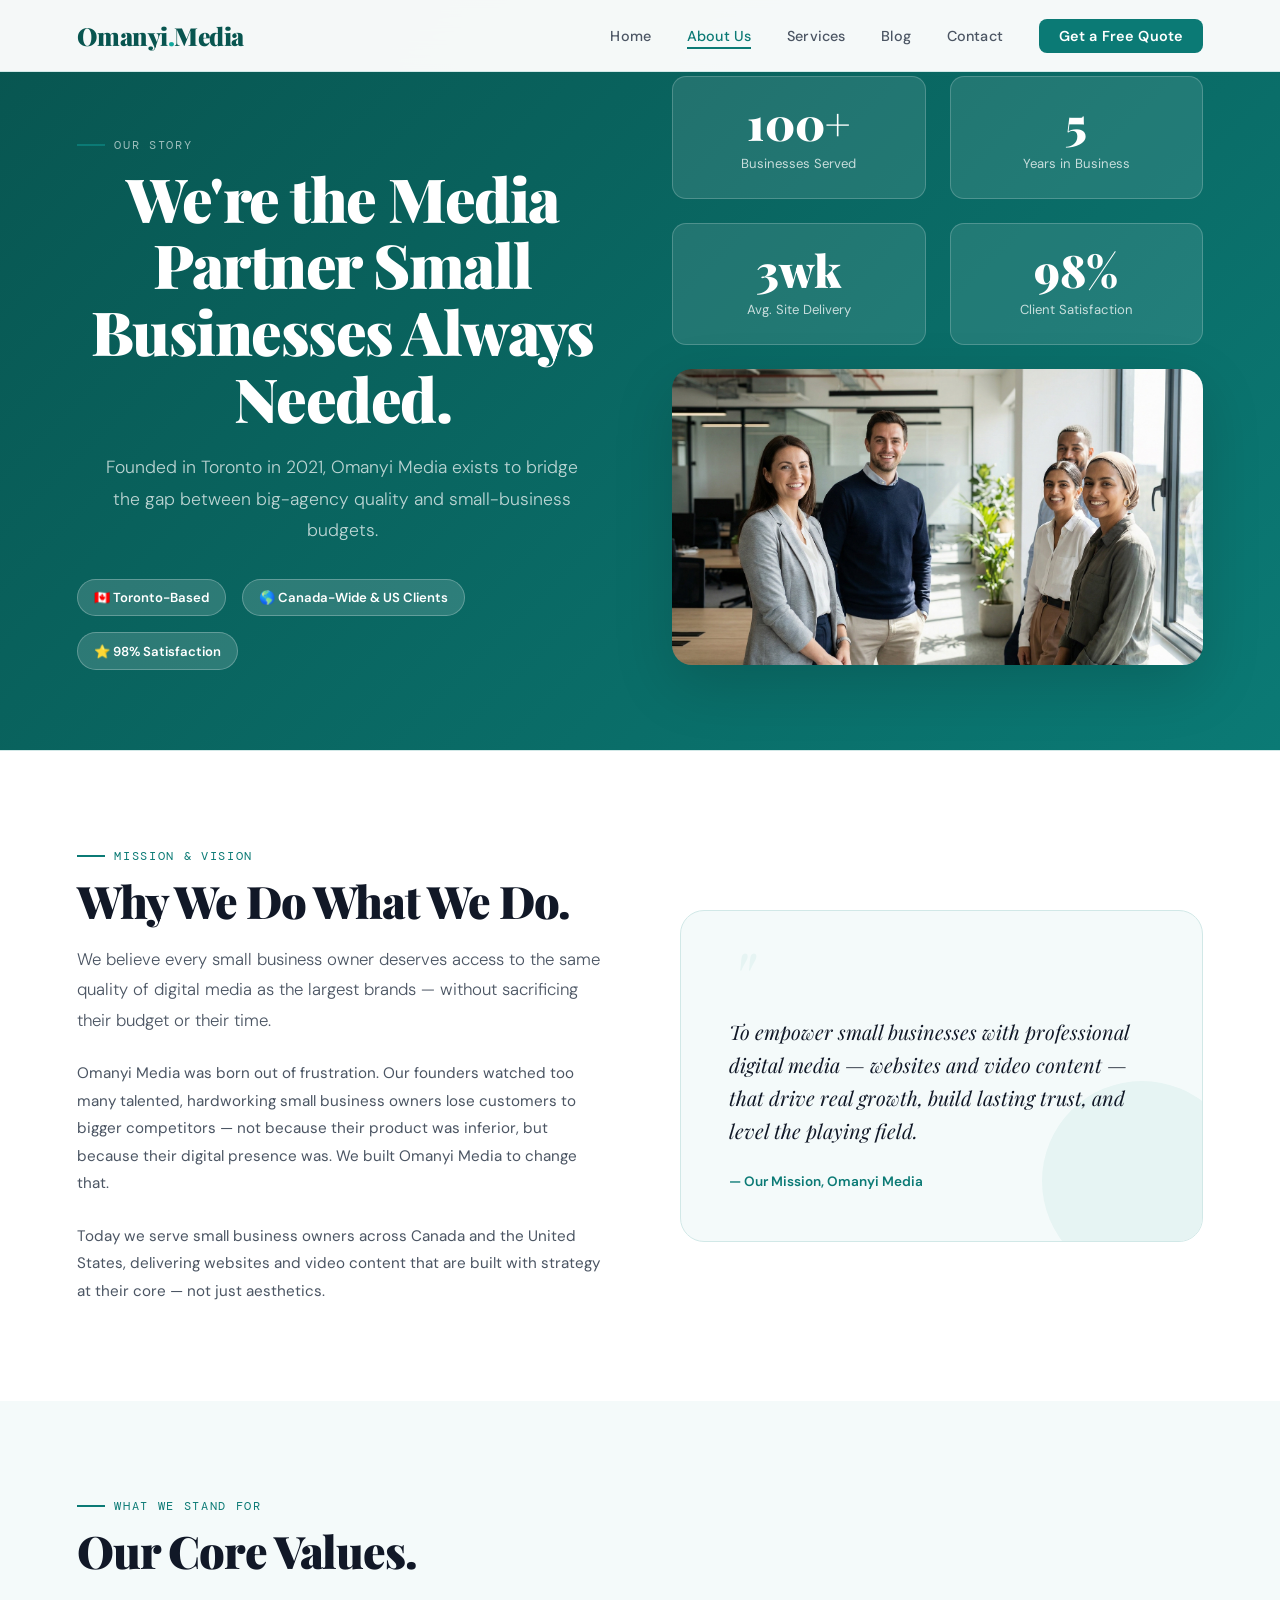
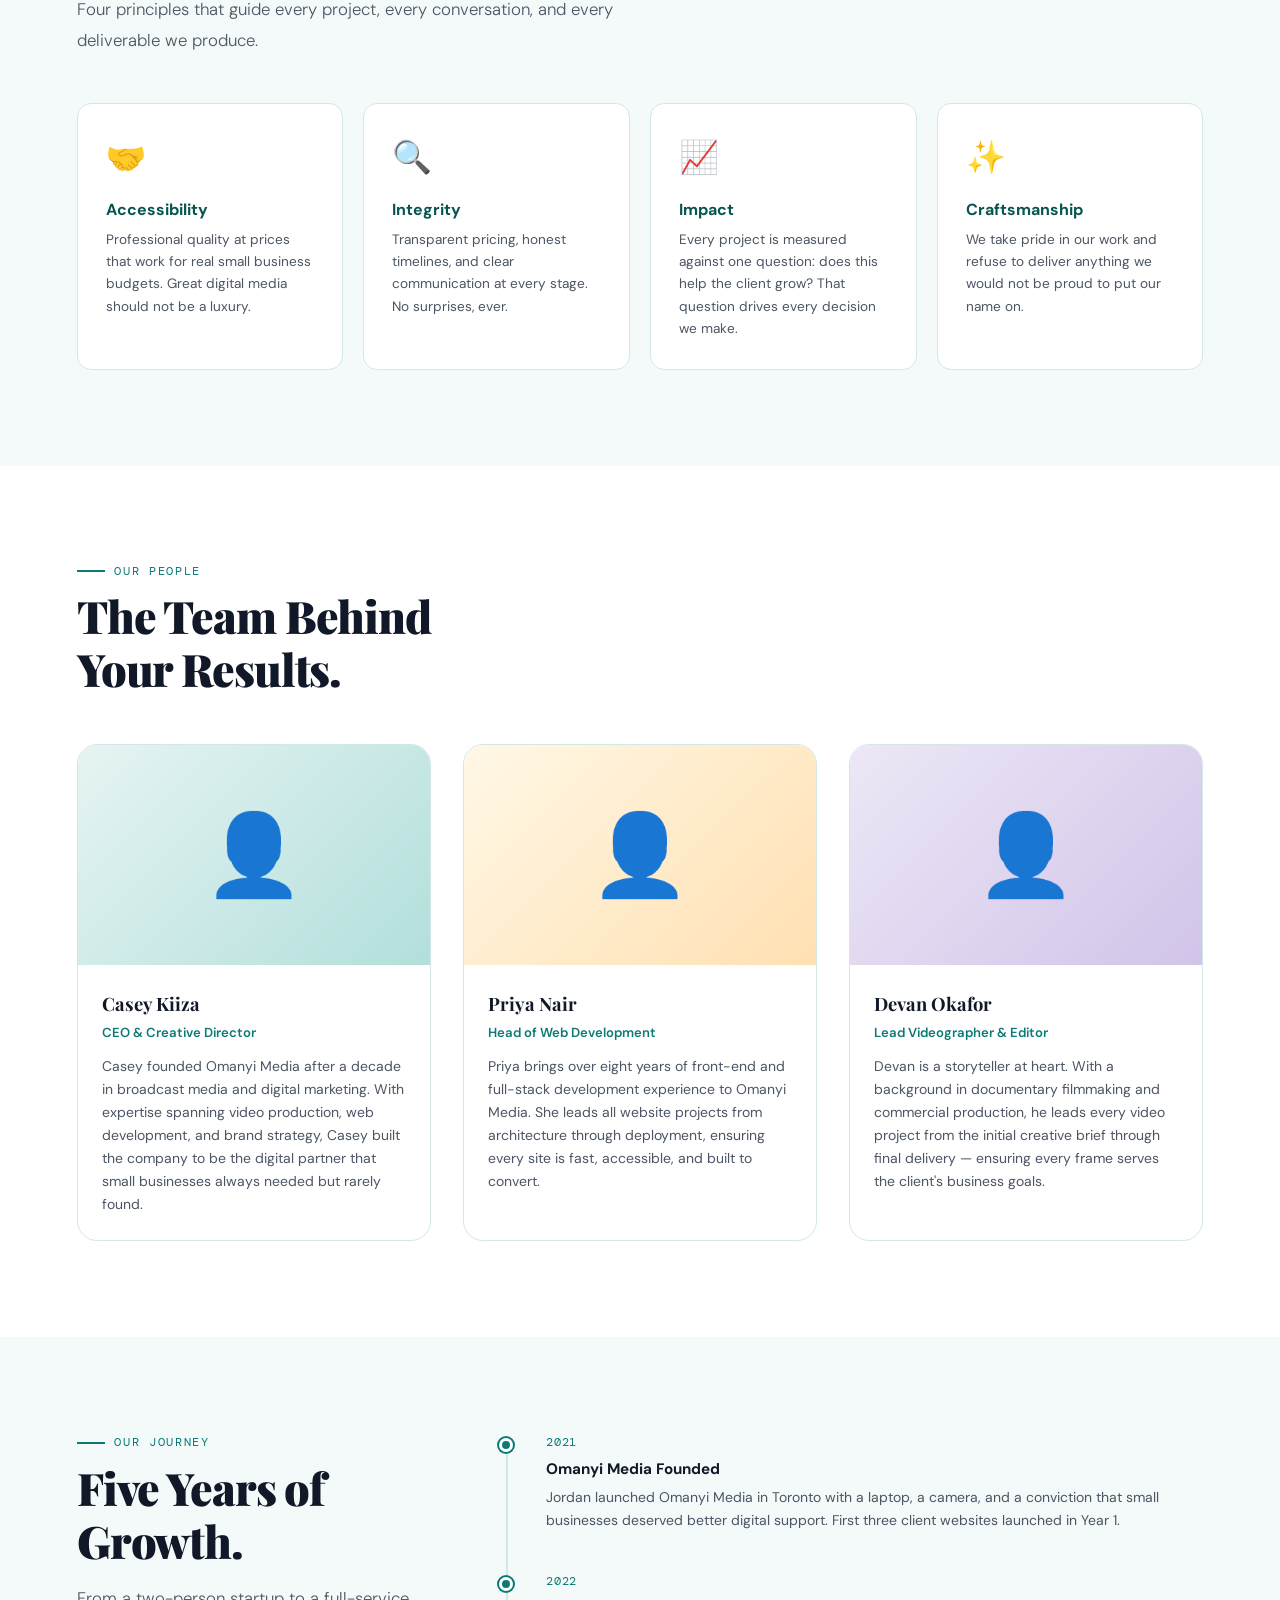
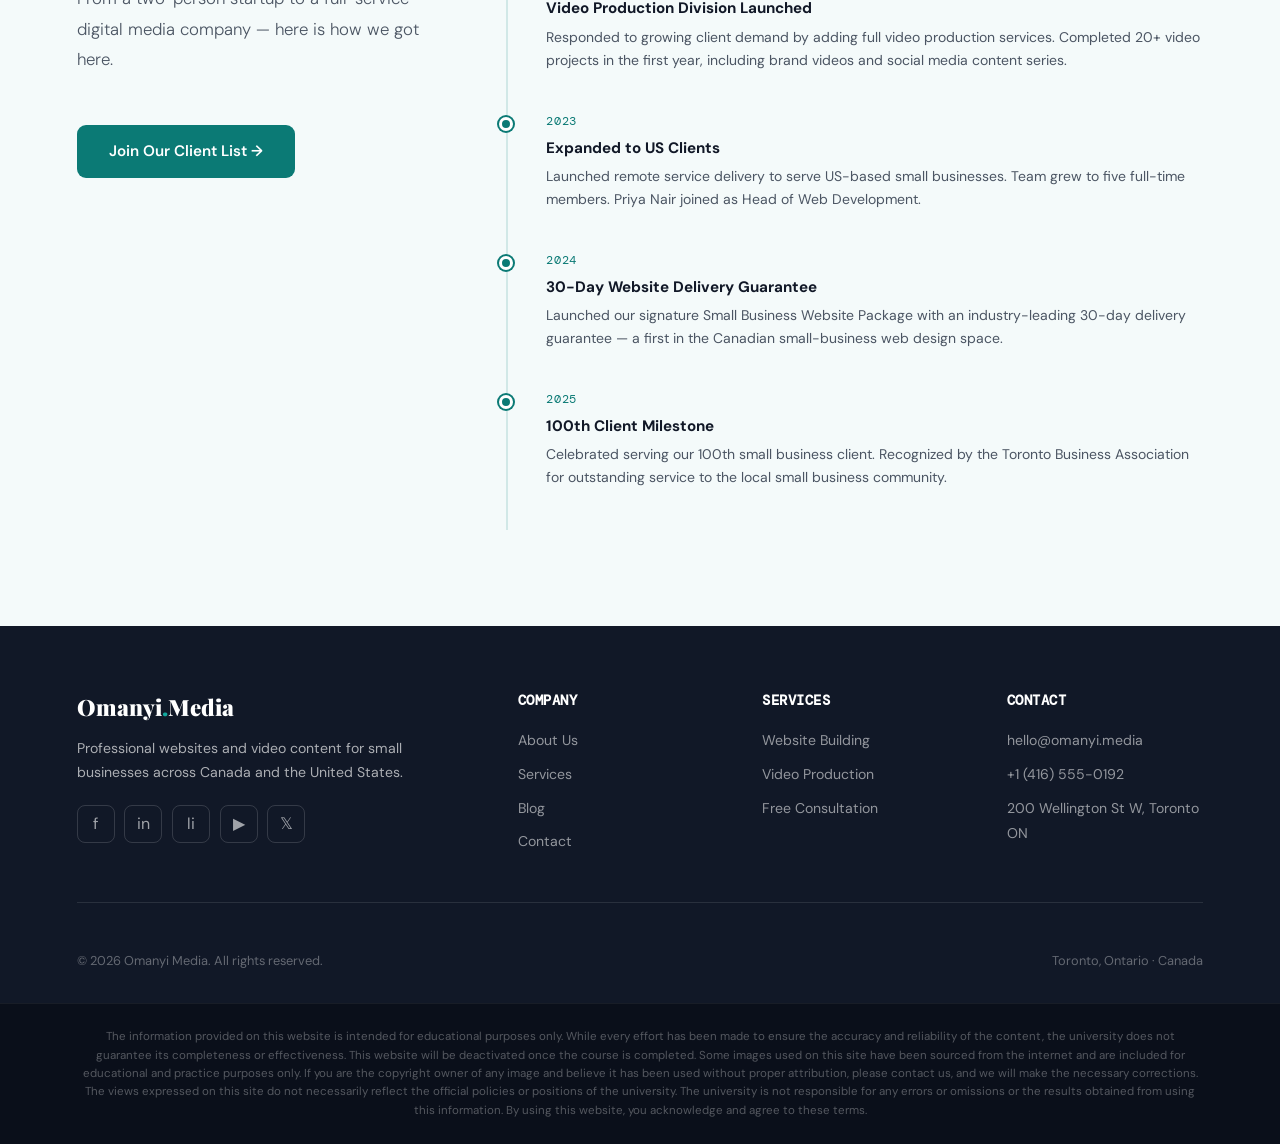
==== commit c931a090: "linked the html files to the css so they appear" ====
--- a/about.html
+++ b/about.html
@@ -5,6 +5,7 @@
   <meta name="viewport" content="width=device-width, initial-scale=1.0">
   <title>About Us — Omanyi Media</title>
   <link rel="stylesheet" href="css/style.css">
+  <link rel="stylesheet" href="css/about.css">
 </head>
 <body>
  
--- a/css/about.css
+++ b/css/about.css
@@ -0,0 +1,157 @@
+/* ── PAGE HERO ── */
+.page-hero {
+    padding-top: var(--nav-h);
+    background: linear-gradient(135deg, var(--teal-dark) 0%, var(--teal) 100%);
+    padding-bottom: 5rem; padding-left: 6%; padding-right: 6%;
+    color: var(--white);
+    display: grid; grid-template-columns: 1fr 1fr; align-items: center; gap: 4rem;
+    min-height: 50vh;
+  }
+  .page-hero-left { padding-top: 4rem; }
+  .page-hero h1 {
+    font-family: 'Playfair Display', serif;
+    font-size: clamp(2.4rem, 5vw, 3.8rem);
+    font-weight: 900; line-height: 1.1;
+    letter-spacing: -0.025em; margin-bottom: 1.25rem;
+  }
+  .page-hero p {
+    font-size: 1.1rem; font-weight: 300;
+    line-height: 1.8; opacity: 0.85; max-width: 480px;  color: rgba(255,255,255,0.85);
+  }
+  .hero-badge-row {
+    display: flex; gap: 1rem; flex-wrap: wrap;
+    margin-top: 2rem;
+  }
+  .hero-badge {
+    background: rgba(255,255,255,0.15);
+    border: 1px solid rgba(255,255,255,0.25);
+    border-radius: 50px; padding: 0.45rem 1rem;
+    font-size: 0.82rem; font-weight: 600;
+    display: flex; align-items: center; gap: 0.4rem;
+  }
+  .hero-right-stat {
+    display: grid; grid-template-columns: 1fr 1fr; gap: 1.5rem;
+  }
+.hero-img-wrap {
+grid-column: span 2;
+}
+
+.hero-img-wrap img {
+width: 100%;
+border-radius: 20px;
+object-fit: cover;
+box-shadow: 0 20px 60px rgba(0,0,0,0.15);
+}
+
+  .stat-box {
+    background: rgba(255,255,255,0.1);
+    border: 1px solid rgba(255,255,255,0.2);
+    border-radius: var(--radius); padding: 1.5rem;
+    text-align: center;
+  }
+  .stat-big {
+    font-family: 'Playfair Display', serif;
+    font-size: 2.8rem; font-weight: 900; line-height: 1;
+    margin-bottom: 0.4rem;
+  }
+  .stat-lbl { font-size: 0.82rem; opacity: 0.75; }
+
+  /* ── MISSION ── */
+  .mission-layout {
+    display: grid; grid-template-columns: 1fr 1fr;
+    gap: 5rem; align-items: center;
+  }
+  .mission-visual {
+    background: var(--mist); border: 1px solid var(--border);
+    border-radius: 24px; padding: 3rem;
+    position: relative; overflow: hidden;
+  }
+  .mission-visual::before {
+    content:'';
+    position: absolute; bottom: -40px; right: -40px;
+    width: 200px; height: 200px;
+    background: var(--teal-pale); border-radius: 50%;
+  }
+  .mission-quote {
+    font-family: 'Playfair Display', serif;
+    font-size: 1.25rem; font-style: italic;
+    color: var(--ink); line-height: 1.65;
+    position: relative; z-index: 1;
+  }
+  .mission-quote::before {
+    content: '"';
+    font-size: 5rem; color: var(--teal-pale);
+    font-family: 'Playfair Display', serif;
+    line-height: 0.5; display: block;
+    margin-bottom: 1rem;
+  }
+  .mission-attr {
+    margin-top: 1.5rem; font-size: 0.85rem;
+    font-weight: 600; color: var(--teal);
+    position: relative; z-index: 1;
+  }
+
+  /* ── VALUES ── */
+  .values-grid {
+    display: grid; grid-template-columns: repeat(4, 1fr); gap: 1.25rem;
+    margin-top: 3rem;
+  }
+  .value-card {
+    background: var(--white); border: 1px solid var(--border);
+    border-radius: var(--radius); padding: 1.75rem;
+    transition: transform 0.2s, box-shadow 0.2s;
+  }
+  .value-card:hover { transform: translateY(-4px); box-shadow: 0 16px 40px var(--shadow); }
+  .value-icon { font-size: 2rem; margin-bottom: 0.85rem; }
+  .value-title { font-weight: 700; font-size: 1rem; color: var(--teal-dark); margin-bottom: 0.4rem; }
+  .value-desc { font-size: 0.85rem; color: var(--ink-soft); line-height: 1.65; }
+
+  /* ── TEAM ── */
+  .team-grid {
+    display: grid; grid-template-columns: repeat(3, 1fr); gap: 2rem;
+    margin-top: 3rem;
+  }
+  .team-card {
+    border: 1px solid var(--border); border-radius: 20px;
+    overflow: hidden; transition: transform 0.2s, box-shadow 0.2s;
+  }
+  .team-card:hover { transform: translateY(-4px); box-shadow: 0 20px 48px var(--shadow); }
+  .team-img {
+    height: 220px; display: flex; align-items: center; justify-content: center;
+    font-size: 5rem;
+  }
+
+
+  .team-img.c1 { background: linear-gradient(135deg, #E6F4F3, #B2DFDB); }
+  .team-img.c2 { background: linear-gradient(135deg, #FFF8E6, #FFE0B2); }
+  .team-img.c3 { background: linear-gradient(135deg, #EDE7F6, #D1C4E9); }
+  .team-body { padding: 1.5rem; }
+  .team-name {
+    font-family: 'Playfair Display', serif;
+    font-size: 1.15rem; font-weight: 700; margin-bottom: 0.2rem;
+  }
+  .team-role { font-size: 0.82rem; color: var(--teal); font-weight: 600; margin-bottom: 0.75rem; }
+  .team-bio { font-size: 0.875rem; color: var(--ink-soft); line-height: 1.65; }
+
+  /* ── TIMELINE ── */
+  .timeline-section { display: grid; grid-template-columns: 1fr 2fr; gap: 5rem; align-items: start; }
+  .timeline { position: relative; padding-left: 2.5rem; }
+  .timeline::before {
+    content:''; position: absolute; left: 0; top: 8px; bottom: 0;
+    width: 2px; background: var(--border);
+  }
+  .tl-item { position: relative; padding-bottom: 2.5rem; }
+  .tl-dot {
+    position: absolute; left: -2.9rem; top: 5px;
+    width: 14px; height: 14px;
+    background: var(--teal); border-radius: 50%;
+    border: 3px solid var(--white);
+    box-shadow: 0 0 0 2px var(--teal);
+  }
+  .tl-year {
+    font-family: 'DM Mono', monospace;
+    font-size: 0.75rem; color: var(--teal);
+    letter-spacing: 0.08em; margin-bottom: 0.3rem;
+  }
+  .tl-title { font-weight: 700; font-size: 0.95rem; margin-bottom: 0.3rem; }
+  .tl-desc { font-size: 0.875rem; color: var(--ink-soft); line-height: 1.65; }
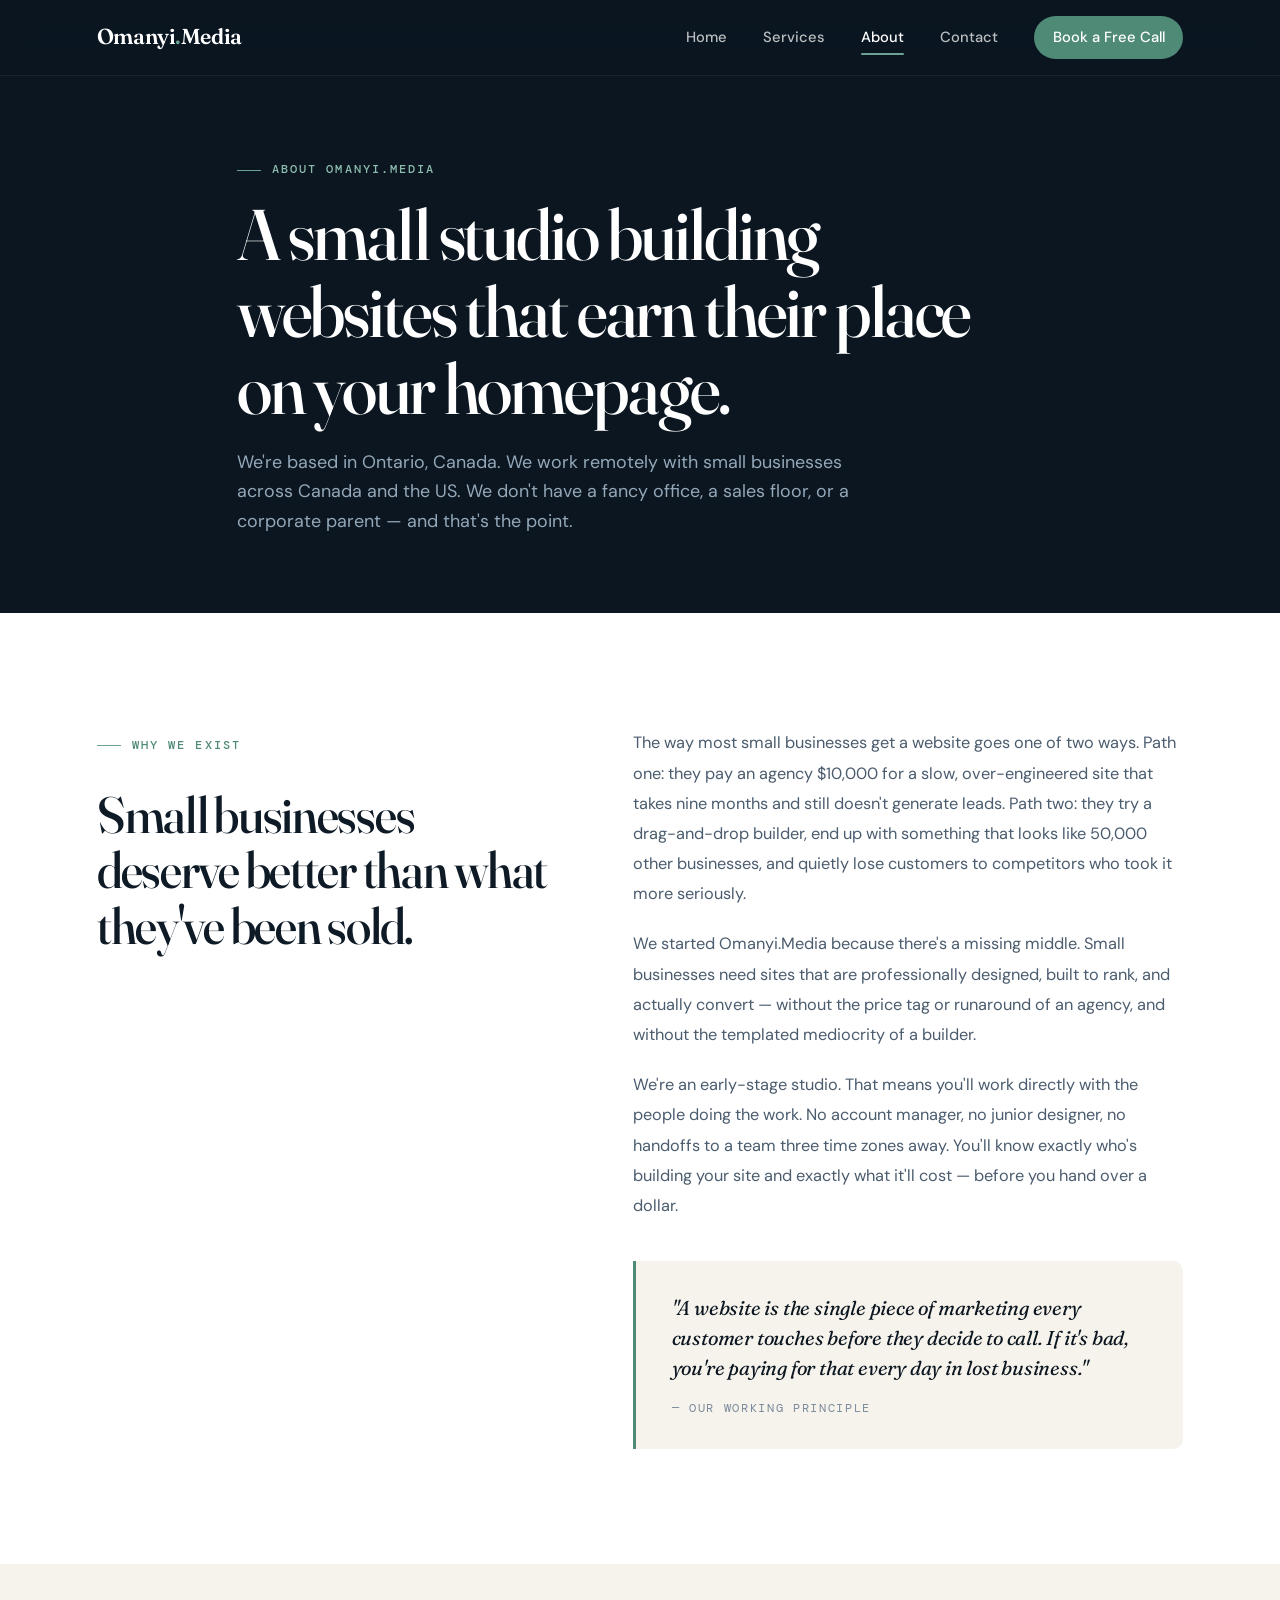
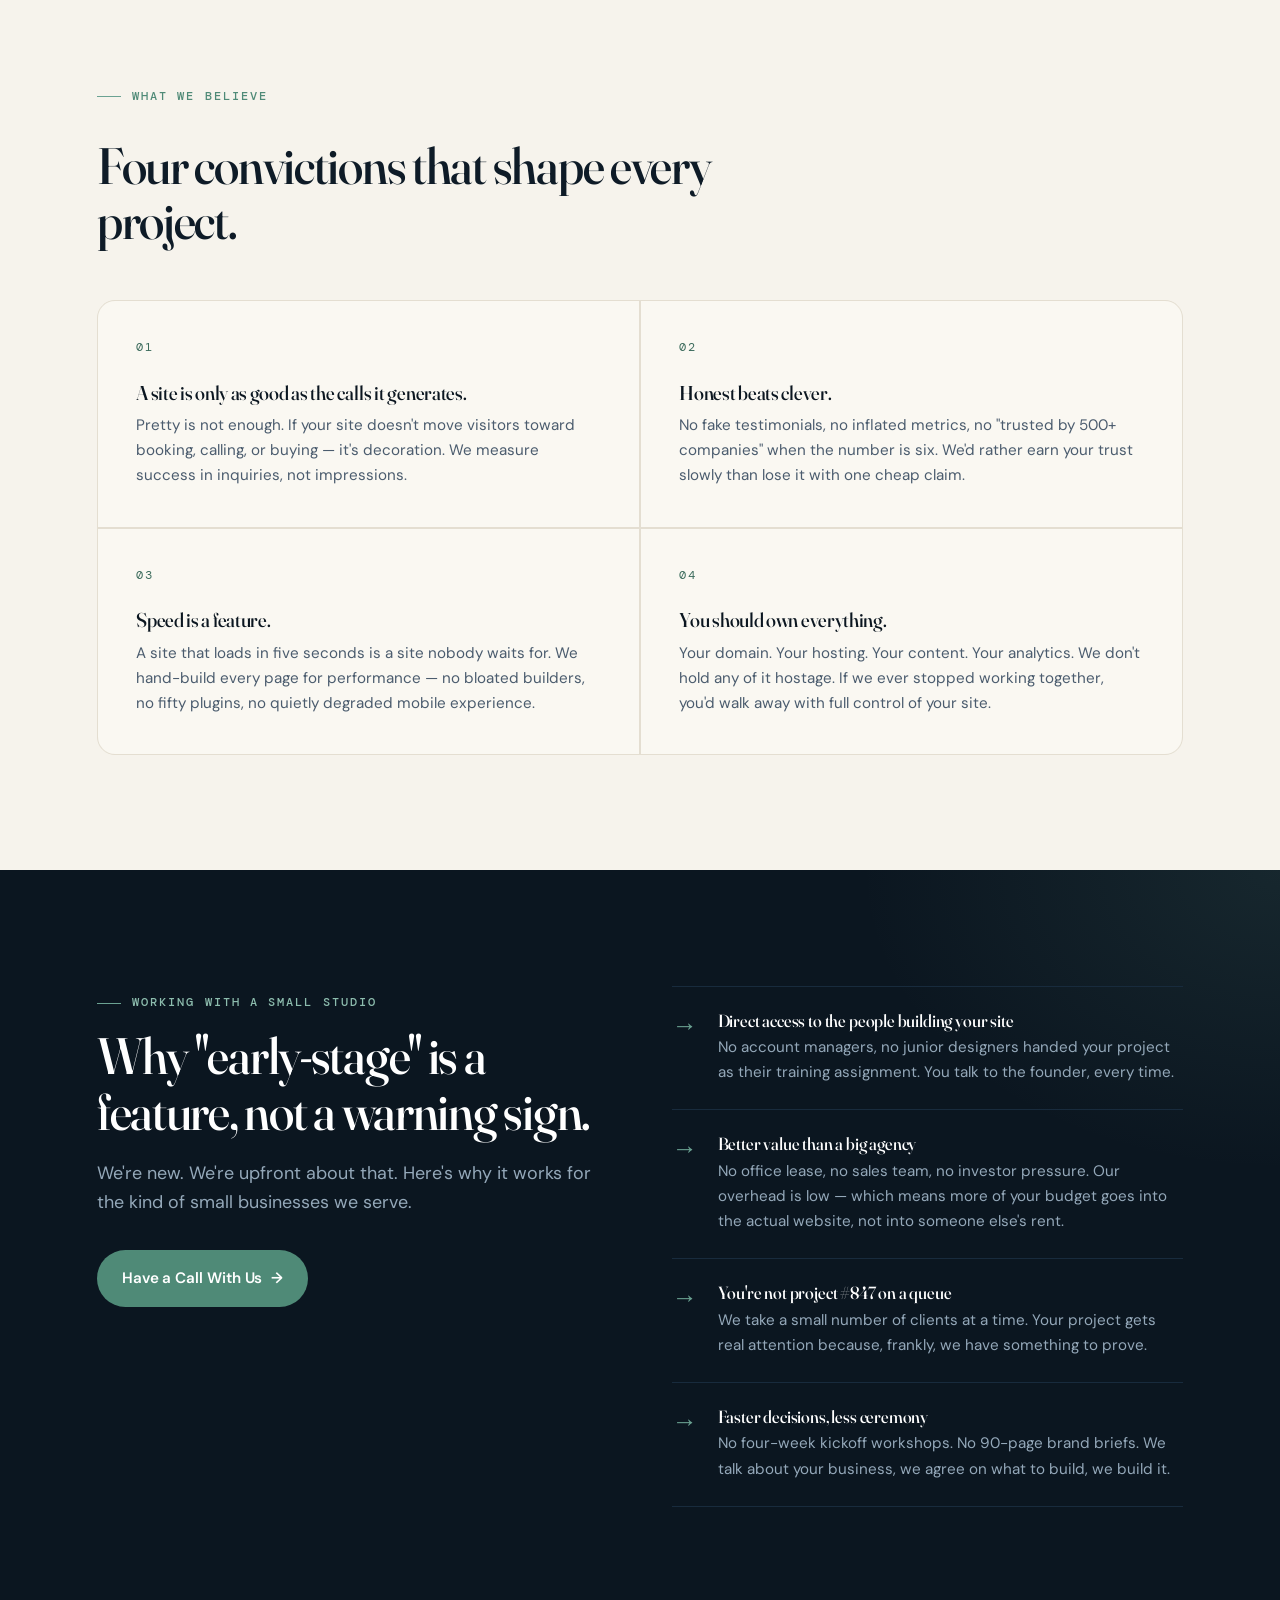
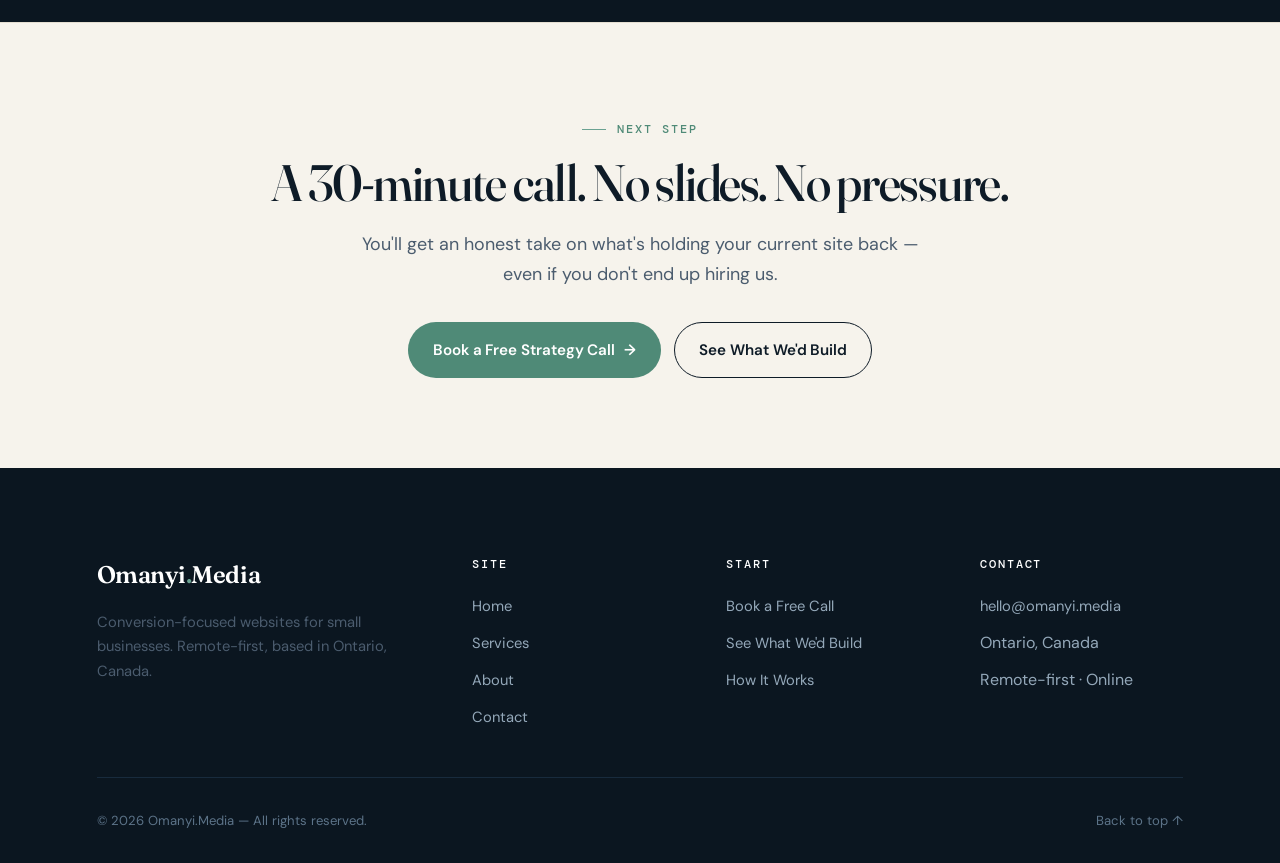
==== commit 47f5ebad: "organised and added a pages folder" ====
--- a/about.html
+++ b/about.html
@@ -1,229 +1,224 @@
 <!DOCTYPE html>
 <html lang="en">
 <head>
-  <meta charset="UTF-8">
-  <meta name="viewport" content="width=device-width, initial-scale=1.0">
-  <title>About Us — Omanyi Media</title>
-  <link rel="stylesheet" href="css/style.css">
-  <link rel="stylesheet" href="css/about.css">
+  <meta charset="UTF-8" />
+  <meta name="viewport" content="width=device-width, initial-scale=1.0" />
+  <meta name="description" content="Omanyi.Media is an early-stage web design studio based in Ontario, Canada. We build conversion-focused websites for small businesses across Canada and the US." />
+  <meta name="theme-color" content="#0B1620" />
+  <title>About — Omanyi.Media</title>
+
+  <link rel="icon" type="image/svg+xml" href="data:image/svg+xml,<svg xmlns='http://www.w3.org/2000/svg' viewBox='0 0 32 32'><rect width='32' height='32' rx='8' fill='%230B1620'/><text x='16' y='22' font-family='serif' font-size='20' font-weight='700' text-anchor='middle' fill='%236BA292'>O</text></svg>" />
+
+  <link rel="preconnect" href="https://fonts.googleapis.com" />
+  <link rel="preconnect" href="https://fonts.gstatic.com" crossorigin />
+
+  <link rel="stylesheet" href="css/base.css" />
+  <link rel="stylesheet" href="css/pages/about.css" />
 </head>
 <body>
- 
-<!-- NAV -->
-<nav class="navbar">
-  <a href="index.html" class="nav-logo">Omanyi<span>.</span>Media</a>
-  <ul class="nav-links">
-    <li><a href="index.html">Home</a></li>
-    <li><a href="about.html" class="active">About Us</a></li>
-    <li><a href="services.html">Services</a></li>
-    <li><a href="blog.html">Blog</a></li>
-    <li><a href="contact.html">Contact</a></li>
-    <li><a href="landing.html" class="nav-cta">Get a Free Quote</a></li>
-  </ul>
-</nav>
- 
-<!-- PAGE HERO -->
-<section class="page-hero">
-  <div class="page-hero-left fade-up">
-    <div class="section-label" style="color:rgba(255,255,255,0.6)">Our Story</div>
-    <h1>We're the Media Partner Small Businesses Always Needed.</h1>
-    <p>Founded in Toronto in 2021, Omanyi Media exists to bridge the gap between big-agency quality and small-business budgets.</p>
-    <div class="hero-badge-row">
-      <div class="hero-badge">🇨🇦 Toronto-Based</div>
-      <div class="hero-badge">🌎 Canada-Wide &amp; US Clients</div>
-      <div class="hero-badge">⭐ 98% Satisfaction</div>
+
+  <a href="#main" class="skip-link">Skip to content</a>
+
+  <header class="nav">
+    <div class="nav-inner">
+      <a href="index.html" class="nav-logo" aria-label="Omanyi.Media — Home">Omanyi<span>.</span>Media</a>
+      <button class="nav-toggle" aria-expanded="false" aria-controls="primary-menu" aria-label="Open menu">
+        <span></span><span></span><span></span>
+      </button>
+      <nav id="primary-menu" class="nav-menu" aria-label="Primary">
+        <a href="index.html">Home</a>
+        <a href="services.html">Services</a>
+        <a href="about.html" class="is-active">About</a>
+        <a href="contact.html">Contact</a>
+        <a href="contact.html#book" class="nav-cta">Book a Free Call</a>
+      </nav>
     </div>
-  </div>
-  <div class="hero-right-stat fade-up delay-2">
-    <div class="stat-box"><div class="stat-big">100+</div><div class="stat-lbl">Businesses Served</div></div>
-    <div class="stat-box"><div class="stat-big">5</div><div class="stat-lbl">Years in Business</div></div>
-    <div class="stat-box"><div class="stat-big">3wk</div><div class="stat-lbl">Avg. Site Delivery</div></div>
-    <div class="stat-box"><div class="stat-big">98%</div><div class="stat-lbl">Client Satisfaction</div></div>
-    <div class="hero-img-wrap">
-    <img src="images/about.jpg" alt="Team working together" />
-  </div>
-</div>
-</section>
- 
-<!-- MISSION -->
-<section class="section">
-  <div class="mission-layout">
-    <div>
-      <div class="section-label">Mission &amp; Vision</div>
-      <h2 class="section-title">Why We Do What We Do.</h2>
-      <p class="section-sub">We believe every small business owner deserves access to the same quality of digital media as the largest brands — without sacrificing their budget or their time.</p>
-      <br>
-      <p style="font-size:0.95rem;color:var(--ink-soft);line-height:1.8;">
-        Omanyi Media was born out of frustration. Our founders watched too many talented, hardworking small business owners lose customers to bigger competitors — not because their product was inferior, but because their digital presence was. We built Omanyi Media to change that.
-      </p>
-      <br>
-      <p style="font-size:0.95rem;color:var(--ink-soft);line-height:1.8;">
-        Today we serve small business owners across Canada and the United States, delivering websites and video content that are built with strategy at their core — not just aesthetics.
-      </p>
+  </header>
+
+  <main id="main">
+
+    <!-- PAGE HERO -->
+    <section class="page-hero">
+      <div class="wrap">
+        <span class="eyebrow reveal">About Omanyi.Media</span>
+        <h1 class="reveal" data-delay="1">A small studio building websites that earn their place on your homepage.</h1>
+        <p class="lede reveal" data-delay="2">
+          We're based in Ontario, Canada. We work remotely with small businesses across Canada and the US. We don't have a fancy office, a sales floor, or a corporate parent — and that's the point.
+        </p>
+      </div>
+    </section>
+
+    <!-- STORY -->
+    <section class="section">
+      <div class="wrap">
+        <div class="story-layout">
+          <div class="reveal">
+            <span class="eyebrow">Why we exist</span>
+            <h2 style="margin-top:1rem;">Small businesses deserve better than what they've been sold.</h2>
+          </div>
+          <div class="story-body reveal" data-delay="1">
+            <p>
+              The way most small businesses get a website goes one of two ways. Path one: they pay an agency $10,000 for a slow, over-engineered site that takes nine months and still doesn't generate leads. Path two: they try a drag-and-drop builder, end up with something that looks like 50,000 other businesses, and quietly lose customers to competitors who took it more seriously.
+            </p>
+            <p>
+              We started Omanyi.Media because there's a missing middle. Small businesses need sites that are professionally designed, built to rank, and actually convert — without the price tag or runaround of an agency, and without the templated mediocrity of a builder.
+            </p>
+            <p>
+              We're an early-stage studio. That means you'll work directly with the people doing the work. No account manager, no junior designer, no handoffs to a team three time zones away. You'll know exactly who's building your site and exactly what it'll cost — before you hand over a dollar.
+            </p>
+
+            <blockquote class="story-quote">
+              "A website is the single piece of marketing every customer touches before they decide to call. If it's bad, you're paying for that every day in lost business."
+              <span class="story-quote-attr">— Our working principle</span>
+            </blockquote>
+          </div>
+        </div>
+      </div>
+    </section>
+
+    <!-- BELIEFS -->
+    <section class="beliefs section">
+      <div class="wrap">
+        <div class="section-head reveal">
+          <span class="eyebrow">What we believe</span>
+          <h2 style="margin-top:1rem;">Four convictions that shape every project.</h2>
+        </div>
+
+        <div class="beliefs-grid">
+          <article class="belief reveal">
+            <span class="belief-num">01</span>
+            <h3>A site is only as good as the calls it generates.</h3>
+            <p>Pretty is not enough. If your site doesn't move visitors toward booking, calling, or buying — it's decoration. We measure success in inquiries, not impressions.</p>
+          </article>
+
+          <article class="belief reveal" data-delay="1">
+            <span class="belief-num">02</span>
+            <h3>Honest beats clever.</h3>
+            <p>No fake testimonials, no inflated metrics, no "trusted by 500+ companies" when the number is six. We'd rather earn your trust slowly than lose it with one cheap claim.</p>
+          </article>
+
+          <article class="belief reveal" data-delay="2">
+            <span class="belief-num">03</span>
+            <h3>Speed is a feature.</h3>
+            <p>A site that loads in five seconds is a site nobody waits for. We hand-build every page for performance — no bloated builders, no fifty plugins, no quietly degraded mobile experience.</p>
+          </article>
+
+          <article class="belief reveal" data-delay="3">
+            <span class="belief-num">04</span>
+            <h3>You should own everything.</h3>
+            <p>Your domain. Your hosting. Your content. Your analytics. We don't hold any of it hostage. If we ever stopped working together, you'd walk away with full control of your site.</p>
+          </article>
+        </div>
+      </div>
+    </section>
+
+    <!-- WHY EARLY-STAGE -->
+    <section class="why-early section on-dark">
+      <div class="wrap">
+        <div class="why-grid">
+          <div class="reveal">
+            <span class="eyebrow">Working with a small studio</span>
+            <h2 style="margin-top:1rem;">Why "early-stage" is a feature, not a warning sign.</h2>
+            <p class="lede" style="margin-top:1.25rem;">
+              We're new. We're upfront about that. Here's why it works for the kind of small businesses we serve.
+            </p>
+            <div style="margin-top: 2rem;">
+              <a href="contact.html#book" class="btn btn-primary">Have a Call With Us <span class="arrow">→</span></a>
+            </div>
+          </div>
+
+          <div class="why-list reveal" data-delay="1">
+            <div class="why-item">
+              <span class="why-mark">→</span>
+              <div>
+                <h4>Direct access to the people building your site</h4>
+                <p>No account managers, no junior designers handed your project as their training assignment. You talk to the founder, every time.</p>
+              </div>
+            </div>
+            <div class="why-item">
+              <span class="why-mark">→</span>
+              <div>
+                <h4>Better value than a big agency</h4>
+                <p>No office lease, no sales team, no investor pressure. Our overhead is low — which means more of your budget goes into the actual website, not into someone else's rent.</p>
+              </div>
+            </div>
+            <div class="why-item">
+              <span class="why-mark">→</span>
+              <div>
+                <h4>You're not project #847 on a queue</h4>
+                <p>We take a small number of clients at a time. Your project gets real attention because, frankly, we have something to prove.</p>
+              </div>
+            </div>
+            <div class="why-item">
+              <span class="why-mark">→</span>
+              <div>
+                <h4>Faster decisions, less ceremony</h4>
+                <p>No four-week kickoff workshops. No 90-page brand briefs. We talk about your business, we agree on what to build, we build it.</p>
+              </div>
+            </div>
+          </div>
+        </div>
+      </div>
+    </section>
+
+    <!-- CTA STRIP -->
+    <section class="cta-strip">
+      <div class="wrap">
+        <span class="eyebrow reveal" style="justify-content:center;">Next step</span>
+        <h2 class="reveal" data-delay="1" style="margin-top:1rem;">A 30-minute call. No slides. No pressure.</h2>
+        <p class="lede reveal" data-delay="2">
+          You'll get an honest take on what's holding your current site back — even if you don't end up hiring us.
+        </p>
+        <div class="actions reveal" data-delay="3">
+          <a href="contact.html#book" class="btn btn-primary">Book a Free Strategy Call <span class="arrow">→</span></a>
+          <a href="services.html" class="btn btn-secondary">See What We'd Build</a>
+        </div>
+      </div>
+    </section>
+
+  </main>
+
+  <!-- FOOTER -->
+  <footer class="footer">
+    <div class="wrap">
+      <div class="footer-grid">
+        <div>
+          <a href="index.html" class="footer-brand">Omanyi<span>.</span>Media</a>
+          <p class="footer-tag">Conversion-focused websites for small businesses. Remote-first, based in Ontario, Canada.</p>
+        </div>
+        <div>
+          <div class="footer-col-title">Site</div>
+          <ul class="footer-list">
+            <li><a href="index.html">Home</a></li>
+            <li><a href="services.html">Services</a></li>
+            <li><a href="about.html">About</a></li>
+            <li><a href="contact.html">Contact</a></li>
+          </ul>
+        </div>
+        <div>
+          <div class="footer-col-title">Start</div>
+          <ul class="footer-list">
+            <li><a href="contact.html#book">Book a Free Call</a></li>
+            <li><a href="services.html">See What We'd Build</a></li>
+            <li><a href="services.html#how-it-works">How It Works</a></li>
+          </ul>
+        </div>
+        <div>
+          <div class="footer-col-title">Contact</div>
+          <ul class="footer-list">
+            <li><a href="mailto:hello@omanyi.media">hello@omanyi.media</a></li>
+            <li>Ontario, Canada</li>
+            <li>Remote-first · Online</li>
+          </ul>
+        </div>
+      </div>
+      <div class="footer-bottom">
+        <span>© 2026 Omanyi.Media — All rights reserved.</span>
+        <span><a href="#main">Back to top ↑</a></span>
+      </div>
     </div>
-    <div class="mission-visual">
-      <div class="mission-quote">
-        To empower small businesses with professional digital media — websites and video content — that drive real growth, build lasting trust, and level the playing field.
-      </div>
-      <div class="mission-attr">— Our Mission, Omanyi Media</div>
-    </div>
-  </div>
-</section>
- 
-<!-- VALUES -->
-<section class="section section-alt">
-  <div class="section-label">What We Stand For</div>
-  <h2 class="section-title">Our Core Values.</h2>
-  <p class="section-sub">Four principles that guide every project, every conversation, and every deliverable we produce.</p>
-  <div class="values-grid">
-    <div class="value-card">
-      <div class="value-icon">🤝</div>
-      <div class="value-title">Accessibility</div>
-      <p class="value-desc">Professional quality at prices that work for real small business budgets. Great digital media should not be a luxury.</p>
-    </div>
-    <div class="value-card">
-      <div class="value-icon">🔍</div>
-      <div class="value-title">Integrity</div>
-      <p class="value-desc">Transparent pricing, honest timelines, and clear communication at every stage. No surprises, ever.</p>
-    </div>
-    <div class="value-card">
-      <div class="value-icon">📈</div>
-      <div class="value-title">Impact</div>
-      <p class="value-desc">Every project is measured against one question: does this help the client grow? That question drives every decision we make.</p>
-    </div>
-    <div class="value-card">
-      <div class="value-icon">✨</div>
-      <div class="value-title">Craftsmanship</div>
-      <p class="value-desc">We take pride in our work and refuse to deliver anything we would not be proud to put our name on.</p>
-    </div>
-  </div>
-</section>
- 
-<!-- TEAM -->
-<section class="section">
-  <div class="section-label">Our People</div>
-  <h2 class="section-title">The Team Behind<br>Your Results.</h2>
-  <div class="team-grid">
-    <div class="team-card">
-      <div class="team-img c1">👤</div>
-      <div class="team-body">
-        <div class="team-name">Casey Kiiza</div>
-        <div class="team-role">CEO &amp; Creative Director</div>
-        <p class="team-bio">Casey founded Omanyi Media after a decade in broadcast media and digital marketing. With expertise spanning video production, web development, and brand strategy, Casey built the company to be the digital partner that small businesses always needed but rarely found.</p>
-      </div>
-    </div>
-    <div class="team-card">
-      <div class="team-img c2">👤</div>
-      <div class="team-body">
-        <div class="team-name">Priya Nair</div>
-        <div class="team-role">Head of Web Development</div>
-        <p class="team-bio">Priya brings over eight years of front-end and full-stack development experience to Omanyi Media. She leads all website projects from architecture through deployment, ensuring every site is fast, accessible, and built to convert.</p>
-      </div>
-    </div>
-    <div class="team-card">
-      <div class="team-img c3">👤</div>
-      <div class="team-body">
-        <div class="team-name">Devan Okafor</div>
-        <div class="team-role">Lead Videographer &amp; Editor</div>
-        <p class="team-bio">Devan is a storyteller at heart. With a background in documentary filmmaking and commercial production, he leads every video project from the initial creative brief through final delivery — ensuring every frame serves the client's business goals.</p>
-      </div>
-    </div>
-  </div>
-</section>
- 
-<!-- TIMELINE -->
-<section class="section section-alt">
-  <div class="timeline-section">
-    <div>
-      <div class="section-label">Our Journey</div>
-      <h2 class="section-title">Five Years of Growth.</h2>
-      <p class="section-sub">From a two-person startup to a full-service digital media company — here is how we got here.</p>
-      <br><br>
-      <a href="landing.html" class="btn-primary">Join Our Client List →</a>
-    </div>
-    <div class="timeline">
-      <div class="tl-item">
-        <div class="tl-dot"></div>
-        <div class="tl-year">2021</div>
-        <div class="tl-title">Omanyi Media Founded</div>
-        <p class="tl-desc">Jordan launched Omanyi Media in Toronto with a laptop, a camera, and a conviction that small businesses deserved better digital support. First three client websites launched in Year 1.</p>
-      </div>
-      <div class="tl-item">
-        <div class="tl-dot"></div>
-        <div class="tl-year">2022</div>
-        <div class="tl-title">Video Production Division Launched</div>
-        <p class="tl-desc">Responded to growing client demand by adding full video production services. Completed 20+ video projects in the first year, including brand videos and social media content series.</p>
-      </div>
-      <div class="tl-item">
-        <div class="tl-dot"></div>
-        <div class="tl-year">2023</div>
-        <div class="tl-title">Expanded to US Clients</div>
-        <p class="tl-desc">Launched remote service delivery to serve US-based small businesses. Team grew to five full-time members. Priya Nair joined as Head of Web Development.</p>
-      </div>
-      <div class="tl-item">
-        <div class="tl-dot"></div>
-        <div class="tl-year">2024</div>
-        <div class="tl-title">30-Day Website Delivery Guarantee</div>
-        <p class="tl-desc">Launched our signature Small Business Website Package with an industry-leading 30-day delivery guarantee — a first in the Canadian small-business web design space.</p>
-      </div>
-      <div class="tl-item">
-        <div class="tl-dot"></div>
-        <div class="tl-year">2025</div>
-        <div class="tl-title">100th Client Milestone</div>
-        <p class="tl-desc">Celebrated serving our 100th small business client. Recognized by the Toronto Business Association for outstanding service to the local small business community.</p>
-      </div>
-    </div>
-  </div>
-</section>
- 
-<!-- FOOTER -->
-<footer>
-  <div class="footer-grid">
-    <div>
-      <a href="index.html" class="footer-logo">Omanyi<span>.</span>Media</a>
-      <p class="footer-tagline">Professional websites and video content for small businesses across Canada and the United States.</p>
-      <div class="social-row">
-        <div class="social-btn">f</div>
-        <div class="social-btn">in</div>
-        <div class="social-btn">li</div>
-        <div class="social-btn">▶</div>
-        <div class="social-btn">𝕏</div>
-      </div>
-    </div>
-    <div>
-      <div class="footer-col-title">Company</div>
-      <ul class="footer-links">
-        <li><a href="about.html">About Us</a></li>
-        <li><a href="services.html">Services</a></li>
-        <li><a href="blog.html">Blog</a></li>
-        <li><a href="contact.html">Contact</a></li>
-      </ul>
-    </div>
-    <div>
-      <div class="footer-col-title">Services</div>
-      <ul class="footer-links">
-        <li><a href="services.html">Website Building</a></li>
-        <li><a href="services.html">Video Production</a></li>
-        <li><a href="landing.html">Free Consultation</a></li>
-      </ul>
-    </div>
-    <div>
-      <div class="footer-col-title">Contact</div>
-      <ul class="footer-links">
-        <li><a href="mailto:hello@omanyi.media">hello@omanyi.media</a></li>
-        <li><a href="tel:+14165550192">+1 (416) 555-0192</a></li>
-        <li><a href="#">200 Wellington St W, Toronto ON</a></li>
-      </ul>
-    </div>
-  </div>
-  <div class="footer-bottom">
-    <span>© 2026 Omanyi Media. All rights reserved.</span>
-    <span>Toronto, Ontario · Canada</span>
-  </div>
-</footer>
-<div class="disclaimer-bar">
-  The information provided on this website is intended for educational purposes only. While every effort has been made to ensure the accuracy and reliability of the content, the university does not guarantee its completeness or effectiveness. This website will be deactivated once the course is completed. Some images used on this site have been sourced from the internet and are included for educational and practice purposes only. If you are the copyright owner of any image and believe it has been used without proper attribution, please contact us, and we will make the necessary corrections. The views expressed on this site do not necessarily reflect the official policies or positions of the university. The university is not responsible for any errors or omissions or the results obtained from using this information. By using this website, you acknowledge and agree to these terms.
-</div>
-<script src="js/main.js"></script>
+  </footer>
+
+  <script src="js/main.js"></script>
 </body>
-</html>+</html>
--- a/css/base.css
+++ b/css/base.css
@@ -0,0 +1,564 @@
+/* =============================================================
+   OMANYI.MEDIA — base.css
+   Design system: tokens, reset, typography, layout primitives,
+   buttons, navigation, footer, animations, a11y.
+   ============================================================= */
+
+@import url('https://fonts.googleapis.com/css2?family=Fraunces:ital,opsz,wght@0,9..144,400;0,9..144,500;0,9..144,600;0,9..144,700;0,9..144,800;1,9..144,400&family=DM+Sans:wght@300;400;500;600;700&family=DM+Mono:wght@400;500&display=swap');
+
+/* ── DESIGN TOKENS ─────────────────────────────────────────── */
+:root {
+  /* Brand palette — dark navy + muted sage green */
+  --ink-900: #0B1620;          /* deepest navy — primary surface */
+  --ink-800: #101F2E;          /* dark navy — sections, footer */
+  --ink-700: #182B3D;          /* elevated dark navy */
+  --ink-600: #243A50;          /* hairline borders on dark */
+  --ink-500: #3B546C;          /* muted ink */
+  --ink-400: #5C7388;          /* secondary text on dark */
+  --ink-300: #94A8B9;          /* tertiary text */
+
+  /* Green accent — muted sage / eucalyptus */
+  --green-700: #3B6B5C;        /* deep muted green */
+  --green-600: #4F8A77;        /* primary action */
+  --green-500: #6BA292;        /* default green */
+  --green-400: #8DBDAE;        /* hover lighter */
+  --green-300: #B6D6CB;        /* tint */
+  --green-50:  #EAF2EE;        /* near-white wash */
+
+  /* Neutrals — warm off-whites */
+  --cream:    #F6F3EC;         /* warm cream alternate sections */
+  --bone:     #FAF8F2;         /* lighter cream */
+  --paper:    #FFFFFF;
+  --line:     #E4DED1;         /* warm hairline on light */
+  --line-soft:#EFEAE0;
+
+  /* Text on light */
+  --text:     #0E1B27;
+  --text-soft:#4B5C6E;
+  --text-mute:#7A8A9B;
+
+  /* Typography */
+  --font-display: 'Fraunces', 'Playfair Display', Georgia, serif;
+  --font-body:    'DM Sans', system-ui, -apple-system, sans-serif;
+  --font-mono:    'DM Mono', ui-monospace, monospace;
+
+  /* Spatial scale */
+  --space-1: 0.25rem;
+  --space-2: 0.5rem;
+  --space-3: 0.75rem;
+  --space-4: 1rem;
+  --space-5: 1.5rem;
+  --space-6: 2rem;
+  --space-7: 3rem;
+  --space-8: 4rem;
+  --space-9: 6rem;
+  --space-10: 8rem;
+
+  /* Layout */
+  --container: 1240px;
+  --gutter:    6vw;
+  --nav-h:     76px;
+  --radius-s:  6px;
+  --radius:    10px;
+  --radius-l:  18px;
+  --radius-xl: 28px;
+
+  /* Motion */
+  --ease: cubic-bezier(0.22, 1, 0.36, 1);
+
+  /* Shadows */
+  --shadow-sm: 0 1px 2px rgba(11, 22, 32, 0.04), 0 1px 1px rgba(11, 22, 32, 0.06);
+  --shadow:    0 8px 24px -8px rgba(11, 22, 32, 0.12), 0 2px 6px -2px rgba(11, 22, 32, 0.06);
+  --shadow-lg: 0 30px 60px -20px rgba(11, 22, 32, 0.25), 0 12px 30px -12px rgba(11, 22, 32, 0.12);
+  --shadow-dark: 0 30px 80px -20px rgba(0, 0, 0, 0.6);
+}
+
+/* ── RESET ─────────────────────────────────────────────────── */
+*, *::before, *::after { box-sizing: border-box; margin: 0; padding: 0; }
+html {
+  scroll-behavior: smooth;
+  -webkit-text-size-adjust: 100%;
+  text-rendering: optimizeLegibility;
+}
+body {
+  font-family: var(--font-body);
+  font-size: 16px;
+  line-height: 1.6;
+  color: var(--text);
+  background: var(--paper);
+  -webkit-font-smoothing: antialiased;
+  -moz-osx-font-smoothing: grayscale;
+  overflow-x: hidden;
+}
+img, svg, video { max-width: 100%; height: auto; display: block; }
+button { font: inherit; color: inherit; background: none; border: none; cursor: pointer; }
+input, textarea, select { font: inherit; color: inherit; }
+a { color: inherit; text-decoration: none; }
+ul, ol { list-style: none; }
+
+/* ── TYPOGRAPHY ────────────────────────────────────────────── */
+.eyebrow {
+  font-family: var(--font-mono);
+  font-size: 0.72rem;
+  letter-spacing: 0.18em;
+  text-transform: uppercase;
+  color: var(--green-600);
+  display: inline-flex;
+  align-items: center;
+  gap: 0.7rem;
+  font-weight: 500;
+}
+.eyebrow::before {
+  content: '';
+  width: 24px;
+  height: 1px;
+  background: var(--green-500);
+}
+.on-dark .eyebrow,
+.is-dark .eyebrow { color: var(--green-400); }
+.on-dark .eyebrow::before,
+.is-dark .eyebrow::before { background: var(--green-500); }
+
+h1, h2, h3, h4 {
+  font-family: var(--font-display);
+  font-weight: 500;
+  font-variation-settings: "opsz" 144;
+  letter-spacing: -0.02em;
+  line-height: 1.08;
+  color: var(--text);
+}
+h1 {
+  font-size: clamp(2.4rem, 5.6vw, 4.6rem);
+  font-weight: 500;
+  letter-spacing: -0.03em;
+}
+h2 {
+  font-size: clamp(2rem, 4vw, 3.2rem);
+  font-weight: 500;
+  letter-spacing: -0.025em;
+}
+h3 { font-size: clamp(1.3rem, 1.8vw, 1.6rem); font-weight: 600; letter-spacing: -0.015em; }
+h4 { font-size: 1.05rem; font-weight: 600; }
+
+h1 em, h2 em, h3 em {
+  font-style: italic;
+  font-variation-settings: "opsz" 144;
+  color: var(--green-600);
+  font-weight: 400;
+}
+
+.on-dark h1, .on-dark h2, .on-dark h3, .on-dark h4,
+.is-dark h1, .is-dark h2, .is-dark h3 { color: var(--paper); }
+.on-dark h1 em, .on-dark h2 em,
+.is-dark h1 em, .is-dark h2 em { color: var(--green-400); }
+
+p { font-size: 1rem; color: var(--text-soft); line-height: 1.7; }
+.lede {
+  font-size: clamp(1.05rem, 1.4vw, 1.2rem);
+  color: var(--text-soft);
+  line-height: 1.65;
+  max-width: 560px;
+}
+.on-dark p, .on-dark .lede,
+.is-dark p, .is-dark .lede { color: var(--ink-300); }
+
+/* ── LAYOUT PRIMITIVES ─────────────────────────────────────── */
+.wrap {
+  width: 100%;
+  max-width: var(--container);
+  margin: 0 auto;
+  padding-inline: var(--gutter);
+}
+.section {
+  padding-block: clamp(4rem, 9vw, 7.5rem);
+}
+.section-tight { padding-block: clamp(3rem, 5vw, 4.5rem); }
+.section.is-dark {
+  background: var(--ink-900);
+  color: var(--paper);
+}
+.section.is-cream { background: var(--cream); }
+
+.section-head { max-width: 760px; margin-bottom: clamp(2.5rem, 4vw, 4rem); }
+.section-head .eyebrow { margin-bottom: 1rem; }
+.section-head .lede { margin-top: 1.25rem; }
+
+/* ── FINAL CTA (shared across all pages) ──────────────────── */
+.cta-final {
+  background: var(--ink-900);
+  color: var(--paper);
+  text-align: center;
+  position: relative;
+  overflow: hidden;
+}
+.cta-final::before {
+  content: '';
+  position: absolute; inset: 0;
+  background:
+    radial-gradient(700px 500px at 50% 100%, rgba(107, 162, 146, 0.22), transparent 60%),
+    radial-gradient(500px 400px at 50% 0%, rgba(59, 107, 92, 0.18), transparent 60%);
+  pointer-events: none;
+}
+.cta-final .wrap { position: relative; max-width: 820px; }
+.cta-final h2 { color: var(--paper); margin-block: 1rem 1.5rem; }
+.cta-final .lede { margin: 0 auto 2.5rem; color: var(--ink-300); }
+.cta-final .actions {
+  display: inline-flex; flex-wrap: wrap; gap: 0.85rem; justify-content: center;
+}
+.cta-final .eyebrow { color: var(--green-400); }
+.cta-final .eyebrow::before { background: var(--green-500); }
+
+/* ── FAQ ACCORDION (shared component) ─────────────────────── */
+.faq-list { display: flex; flex-direction: column; }
+.faq-item { border-top: 1px solid var(--line); }
+.faq-item:last-child { border-bottom: 1px solid var(--line); }
+
+.faq-q {
+  width: 100%;
+  display: flex;
+  justify-content: space-between;
+  align-items: center;
+  gap: 1.5rem;
+  padding: 1.6rem 0;
+  text-align: left;
+  font-family: var(--font-display);
+  font-size: clamp(1.05rem, 1.3vw, 1.2rem);
+  font-weight: 500;
+  letter-spacing: -0.015em;
+  line-height: 1.35;
+  color: var(--ink-900);
+  cursor: pointer;
+  transition: color 0.2s var(--ease);
+}
+.faq-q:hover { color: var(--green-700); }
+.faq-q .toggle {
+  flex-shrink: 0;
+  width: 32px; height: 32px;
+  border-radius: 50%;
+  border: 1px solid var(--line);
+  display: grid; place-items: center;
+  position: relative;
+  transition: background 0.25s var(--ease), border-color 0.25s var(--ease), transform 0.3s var(--ease);
+}
+.faq-q .toggle::before,
+.faq-q .toggle::after {
+  content: '';
+  position: absolute;
+  background: var(--ink-900);
+  border-radius: 1px;
+}
+.faq-q .toggle::before { width: 12px; height: 1.5px; }
+.faq-q .toggle::after  { width: 1.5px; height: 12px; transition: transform 0.25s var(--ease); }
+
+.faq-item.is-open .faq-q .toggle { background: var(--green-600); border-color: var(--green-600); }
+.faq-item.is-open .faq-q .toggle::before,
+.faq-item.is-open .faq-q .toggle::after { background: var(--paper); }
+.faq-item.is-open .faq-q .toggle::after { transform: rotate(90deg); }
+
+.faq-a { max-height: 0; overflow: hidden; transition: max-height 0.4s var(--ease); }
+.faq-a-inner {
+  padding: 0 0 1.6rem 0;
+  font-size: 0.95rem;
+  color: var(--text-soft);
+  line-height: 1.7;
+  max-width: 60ch;
+}
+.faq-item.is-open .faq-a { max-height: 500px; }
+
+/* ── BUTTONS ───────────────────────────────────────────────── */
+.btn {
+  display: inline-flex;
+  align-items: center;
+  gap: 0.55rem;
+  padding: 0.95rem 1.5rem;
+  border-radius: 999px;
+  font-size: 0.95rem;
+  font-weight: 600;
+  letter-spacing: -0.005em;
+  cursor: pointer;
+  transition: transform 0.2s var(--ease), background 0.2s var(--ease), color 0.2s var(--ease), border-color 0.2s var(--ease);
+  white-space: nowrap;
+  border: 1px solid transparent;
+  text-align: center;
+}
+.btn .arrow { transition: transform 0.25s var(--ease); display: inline-block; }
+.btn:hover .arrow { transform: translateX(4px); }
+
+.btn-primary { background: var(--green-600); color: var(--paper); }
+.btn-primary:hover { background: var(--green-700); transform: translateY(-1px); }
+
+.btn-secondary {
+  background: transparent;
+  color: var(--text);
+  border-color: var(--text);
+}
+.btn-secondary:hover { background: var(--text); color: var(--paper); }
+.on-dark .btn-secondary, .is-dark .btn-secondary {
+  color: var(--paper);
+  border-color: rgba(255,255,255,0.5);
+}
+.on-dark .btn-secondary:hover, .is-dark .btn-secondary:hover {
+  background: var(--paper); color: var(--ink-900); border-color: var(--paper);
+}
+
+.btn-ghost {
+  background: transparent;
+  color: var(--green-600);
+  padding-inline: 0.5rem;
+  font-weight: 600;
+}
+.btn-ghost:hover { color: var(--green-700); }
+.on-dark .btn-ghost, .is-dark .btn-ghost { color: var(--green-400); }
+.on-dark .btn-ghost:hover, .is-dark .btn-ghost:hover { color: var(--green-300); }
+
+.btn-light { background: var(--paper); color: var(--ink-900); }
+.btn-light:hover { background: var(--bone); transform: translateY(-1px); }
+
+.btn-block { width: 100%; justify-content: center; padding-block: 1.05rem; }
+
+/* ── NAV ───────────────────────────────────────────────────── */
+.nav {
+  position: fixed; inset: 0 0 auto 0;
+  height: var(--nav-h);
+  background: rgba(11, 22, 32, 0.85);
+  -webkit-backdrop-filter: blur(20px) saturate(140%);
+  backdrop-filter: blur(20px) saturate(140%);
+  border-bottom: 1px solid rgba(255, 255, 255, 0.06);
+  z-index: 100;
+  display: flex; align-items: center;
+}
+.nav-inner {
+  width: 100%;
+  max-width: var(--container);
+  margin: 0 auto;
+  padding-inline: var(--gutter);
+  display: flex; align-items: center; justify-content: space-between;
+  gap: 2rem;
+}
+.nav-logo {
+  font-family: var(--font-display);
+  font-size: 1.35rem;
+  font-weight: 600;
+  font-variation-settings: "opsz" 36;
+  letter-spacing: -0.02em;
+  color: var(--paper);
+}
+.nav-logo span { color: var(--green-500); }
+.nav-logo:hover span { color: var(--green-400); }
+
+.nav-menu {
+  display: flex; align-items: center; gap: 2.25rem;
+}
+.nav-menu a {
+  font-size: 0.92rem;
+  font-weight: 500;
+  color: rgba(255, 255, 255, 0.72);
+  transition: color 0.18s var(--ease);
+  position: relative;
+}
+.nav-menu a:hover { color: var(--paper); }
+.nav-menu a.is-active { color: var(--paper); }
+.nav-menu a.is-active::after {
+  content: ''; position: absolute; left: 0; right: 0; bottom: -6px;
+  height: 2px; border-radius: 2px; background: var(--green-500);
+}
+
+.nav-cta {
+  background: var(--green-600);
+  color: var(--paper) !important;
+  padding: 0.6rem 1.15rem;
+  border-radius: 999px;
+  font-size: 0.88rem;
+  font-weight: 600;
+  transition: background 0.2s var(--ease);
+}
+.nav-cta:hover { background: var(--green-700); }
+.nav-cta::after { display: none !important; }
+
+/* Hamburger */
+.nav-toggle {
+  display: none;
+  width: 44px; height: 44px;
+  position: relative;
+  border-radius: 10px;
+}
+.nav-toggle span {
+  position: absolute;
+  left: 12px; right: 12px;
+  height: 2px;
+  background: var(--paper);
+  border-radius: 2px;
+  transition: transform 0.3s var(--ease), opacity 0.2s var(--ease), top 0.3s var(--ease);
+}
+.nav-toggle span:nth-child(1) { top: 16px; }
+.nav-toggle span:nth-child(2) { top: 21px; }
+.nav-toggle span:nth-child(3) { top: 26px; }
+.nav-toggle[aria-expanded="true"] span:nth-child(1) { top: 21px; transform: rotate(45deg); }
+.nav-toggle[aria-expanded="true"] span:nth-child(2) { opacity: 0; }
+.nav-toggle[aria-expanded="true"] span:nth-child(3) { top: 21px; transform: rotate(-45deg); }
+
+/* Mobile menu overlay */
+@media (max-width: 880px) {
+  .nav-toggle { display: block; }
+  .nav-menu {
+    position: fixed;
+    inset: var(--nav-h) 0 0 0;
+    flex-direction: column;
+    align-items: stretch;
+    justify-content: flex-start;
+    background: var(--ink-900);
+    padding: 2rem var(--gutter) 3rem;
+    gap: 0;
+    transform: translateX(100%);
+    transition: transform 0.4s var(--ease);
+    overflow-y: auto;
+  }
+  .nav-menu.is-open { transform: translateX(0); }
+  .nav-menu a {
+    font-size: 1.4rem;
+    font-family: var(--font-display);
+    font-weight: 500;
+    color: var(--paper);
+    padding: 1.1rem 0;
+    border-bottom: 1px solid rgba(255,255,255,0.08);
+    width: 100%;
+  }
+  .nav-menu a.is-active::after { display: none; }
+  .nav-menu a.is-active { color: var(--green-400); }
+  .nav-cta {
+    margin-top: 1.5rem;
+    text-align: center;
+    padding: 1rem 1.5rem;
+    border-radius: 999px;
+    font-size: 1rem;
+    font-family: var(--font-body);
+    border-bottom: none !important;
+  }
+  body.nav-open { overflow: hidden; }
+}
+
+/* ── FOOTER ────────────────────────────────────────────────── */
+.footer {
+  background: var(--ink-900);
+  color: var(--ink-300);
+  padding: clamp(3.5rem, 7vw, 5.5rem) 0 2rem;
+}
+.footer-grid {
+  display: grid;
+  grid-template-columns: 1.6fr repeat(3, 1fr);
+  gap: clamp(2rem, 4vw, 4rem);
+  padding-bottom: 3rem;
+  border-bottom: 1px solid var(--ink-700);
+}
+.footer-brand {
+  font-family: var(--font-display);
+  font-size: 1.5rem;
+  font-weight: 600;
+  color: var(--paper);
+  display: inline-block;
+  margin-bottom: 1rem;
+  letter-spacing: -0.02em;
+}
+.footer-brand span { color: var(--green-500); }
+.footer-tag {
+  font-size: 0.92rem;
+  line-height: 1.65;
+  max-width: 320px;
+  margin-bottom: 1.5rem;
+}
+.footer-col-title {
+  font-family: var(--font-mono);
+  font-size: 0.72rem;
+  letter-spacing: 0.16em;
+  text-transform: uppercase;
+  color: var(--paper);
+  margin-bottom: 1.2rem;
+  font-weight: 500;
+}
+.footer-list { display: flex; flex-direction: column; gap: 0.7rem; }
+.footer-list a {
+  font-size: 0.92rem;
+  color: var(--ink-300);
+  transition: color 0.18s var(--ease);
+}
+.footer-list a:hover { color: var(--green-400); }
+
+.footer-bottom {
+  display: flex; justify-content: space-between; align-items: center;
+  flex-wrap: wrap; gap: 1rem;
+  margin-top: 2rem;
+  font-size: 0.82rem;
+  color: var(--ink-400);
+}
+.footer-bottom a:hover { color: var(--green-400); }
+
+@media (max-width: 720px) {
+  .footer-grid {
+    grid-template-columns: 1fr 1fr;
+    gap: 2.5rem 2rem;
+  }
+  .footer-grid > :first-child { grid-column: 1 / -1; }
+}
+@media (max-width: 420px) {
+  .footer-grid { grid-template-columns: 1fr; }
+  .footer-bottom { flex-direction: column; align-items: flex-start; }
+}
+
+/* ── ANIMATIONS — scroll reveal ───────────────────────────── */
+.reveal {
+  opacity: 0;
+  transform: translateY(24px);
+  transition: opacity 0.9s var(--ease), transform 0.9s var(--ease);
+}
+.reveal.is-in {
+  opacity: 1;
+  transform: translateY(0);
+}
+.reveal[data-delay="1"] { transition-delay: 0.08s; }
+.reveal[data-delay="2"] { transition-delay: 0.16s; }
+.reveal[data-delay="3"] { transition-delay: 0.24s; }
+.reveal[data-delay="4"] { transition-delay: 0.32s; }
+.reveal[data-delay="5"] { transition-delay: 0.4s; }
+
+@media (prefers-reduced-motion: reduce) {
+  *, *::before, *::after {
+    animation-duration: 0.01ms !important;
+    transition-duration: 0.01ms !important;
+  }
+  .reveal { opacity: 1; transform: none; }
+  html { scroll-behavior: auto; }
+}
+
+/* ── A11Y ──────────────────────────────────────────────────── */
+:focus-visible {
+  outline: 2px solid var(--green-500);
+  outline-offset: 3px;
+  border-radius: 4px;
+}
+.sr-only {
+  position: absolute; width: 1px; height: 1px;
+  padding: 0; margin: -1px; overflow: hidden;
+  clip: rect(0,0,0,0); white-space: nowrap; border: 0;
+}
+.skip-link {
+  position: absolute; left: 1rem; top: 1rem;
+  background: var(--paper); color: var(--ink-900);
+  padding: 0.5rem 1rem; border-radius: 6px;
+  font-weight: 600; z-index: 200;
+  transform: translateY(-200%);
+  transition: transform 0.2s var(--ease);
+}
+.skip-link:focus { transform: translateY(0); }
+
+/* ── PAGE HERO (shared by sub-pages) ───────────────────────── */
+.page-hero {
+  padding-top: calc(var(--nav-h) + clamp(3rem, 6vw, 5rem));
+  padding-bottom: clamp(3rem, 6vw, 5rem);
+  background: var(--ink-900);
+  color: var(--paper);
+}
+.page-hero .wrap { max-width: 960px; }
+.page-hero h1 { color: var(--paper); margin-block: 1rem 1.25rem; }
+.page-hero .lede { color: var(--ink-300); max-width: 640px; }
+.page-hero .eyebrow { color: var(--green-400); }
+.page-hero .eyebrow::before { background: var(--green-500); }
--- a/css/pages/about.css
+++ b/css/pages/about.css
@@ -0,0 +1,159 @@
+/* =============================================================
+   about.css — About page specifics
+   ============================================================= */
+
+/* ── INTRO / STORY ─────────────────────────────────────────── */
+.story-layout {
+  display: grid;
+  grid-template-columns: 1fr 1.2fr;
+  gap: clamp(2rem, 6vw, 6rem);
+  align-items: start;
+}
+.story-layout .eyebrow { margin-bottom: 1rem; }
+.story-layout h2 { margin-bottom: 1.5rem; }
+.story-body p {
+  font-size: 1.02rem;
+  line-height: 1.85;
+  color: var(--text-soft);
+  margin-bottom: 1.25rem;
+}
+.story-body p:last-child { margin-bottom: 0; }
+
+.story-quote {
+  background: var(--cream);
+  border-left: 3px solid var(--green-600);
+  padding: 2rem 2rem 2rem 2.25rem;
+  font-family: var(--font-display);
+  font-style: italic;
+  font-size: 1.25rem;
+  line-height: 1.5;
+  color: var(--ink-900);
+  border-radius: 0 var(--radius) var(--radius) 0;
+  margin-top: 2.5rem;
+  letter-spacing: -0.01em;
+}
+.story-quote-attr {
+  display: block;
+  margin-top: 1rem;
+  font-family: var(--font-mono);
+  font-style: normal;
+  font-size: 0.75rem;
+  letter-spacing: 0.14em;
+  text-transform: uppercase;
+  color: var(--text-mute);
+}
+
+@media (max-width: 880px) {
+  .story-layout { grid-template-columns: 1fr; }
+}
+
+/* ── BELIEFS ───────────────────────────────────────────────── */
+.beliefs { background: var(--cream); }
+.beliefs-grid {
+  display: grid;
+  grid-template-columns: repeat(2, 1fr);
+  gap: 2px;
+  background: var(--line);
+  border: 1px solid var(--line);
+  border-radius: var(--radius-l);
+  overflow: hidden;
+}
+.belief {
+  padding: clamp(1.75rem, 3vw, 2.5rem);
+  background: var(--bone);
+  transition: background 0.3s var(--ease);
+}
+.belief:hover { background: var(--paper); }
+.belief-num {
+  font-family: var(--font-mono);
+  font-size: 0.72rem;
+  letter-spacing: 0.14em;
+  color: var(--green-700);
+  margin-bottom: 1.5rem;
+  display: block;
+}
+.belief h3 {
+  font-family: var(--font-display);
+  font-size: 1.25rem;
+  font-weight: 500;
+  letter-spacing: -0.015em;
+  margin-bottom: 0.6rem;
+  color: var(--ink-900);
+}
+.belief p {
+  font-size: 0.95rem;
+  color: var(--text-soft);
+  line-height: 1.65;
+  margin: 0;
+}
+
+@media (max-width: 720px) {
+  .beliefs-grid { grid-template-columns: 1fr; }
+}
+
+/* ── WHY EARLY ─────────────────────────────────────────────── */
+.why-early {
+  background: var(--ink-900);
+  color: var(--paper);
+  position: relative;
+  overflow: hidden;
+}
+.why-early::before {
+  content: '';
+  position: absolute; inset: 0;
+  background: radial-gradient(700px 500px at 100% 0%, rgba(107,162,146,0.12), transparent 60%);
+  pointer-events: none;
+}
+.why-grid {
+  position: relative;
+  display: grid;
+  grid-template-columns: 1fr 1fr;
+  gap: clamp(2rem, 5vw, 4.5rem);
+  align-items: start;
+}
+.why-list { display: flex; flex-direction: column; gap: 0; }
+.why-item {
+  padding: 1.5rem 0;
+  border-top: 1px solid var(--ink-700);
+  display: flex;
+  gap: 1.25rem;
+  align-items: flex-start;
+}
+.why-item:last-child { border-bottom: 1px solid var(--ink-700); }
+.why-mark {
+  font-family: var(--font-display);
+  font-size: 1.6rem;
+  color: var(--green-500);
+  line-height: 1;
+  flex-shrink: 0;
+  margin-top: 2px;
+}
+.why-item h4 {
+  color: var(--paper);
+  font-size: 1.1rem;
+  font-weight: 500;
+  letter-spacing: -0.01em;
+  margin-bottom: 0.35rem;
+  font-family: var(--font-display);
+}
+.why-item p {
+  color: var(--ink-300);
+  font-size: 0.95rem;
+  line-height: 1.65;
+  margin: 0;
+}
+
+@media (max-width: 880px) {
+  .why-grid { grid-template-columns: 1fr; }
+}
+
+/* ── CTA STRIP (lighter version) ───────────────────────────── */
+.cta-strip {
+  background: var(--cream);
+  text-align: center;
+  padding: clamp(3.5rem, 7vw, 6rem) 0;
+  border-top: 1px solid var(--line);
+}
+.cta-strip h2 { margin-bottom: 1.25rem; }
+.cta-strip .lede { margin: 0 auto 2rem; }
+.cta-strip .actions { display: inline-flex; flex-wrap: wrap; gap: 0.85rem; justify-content: center; }
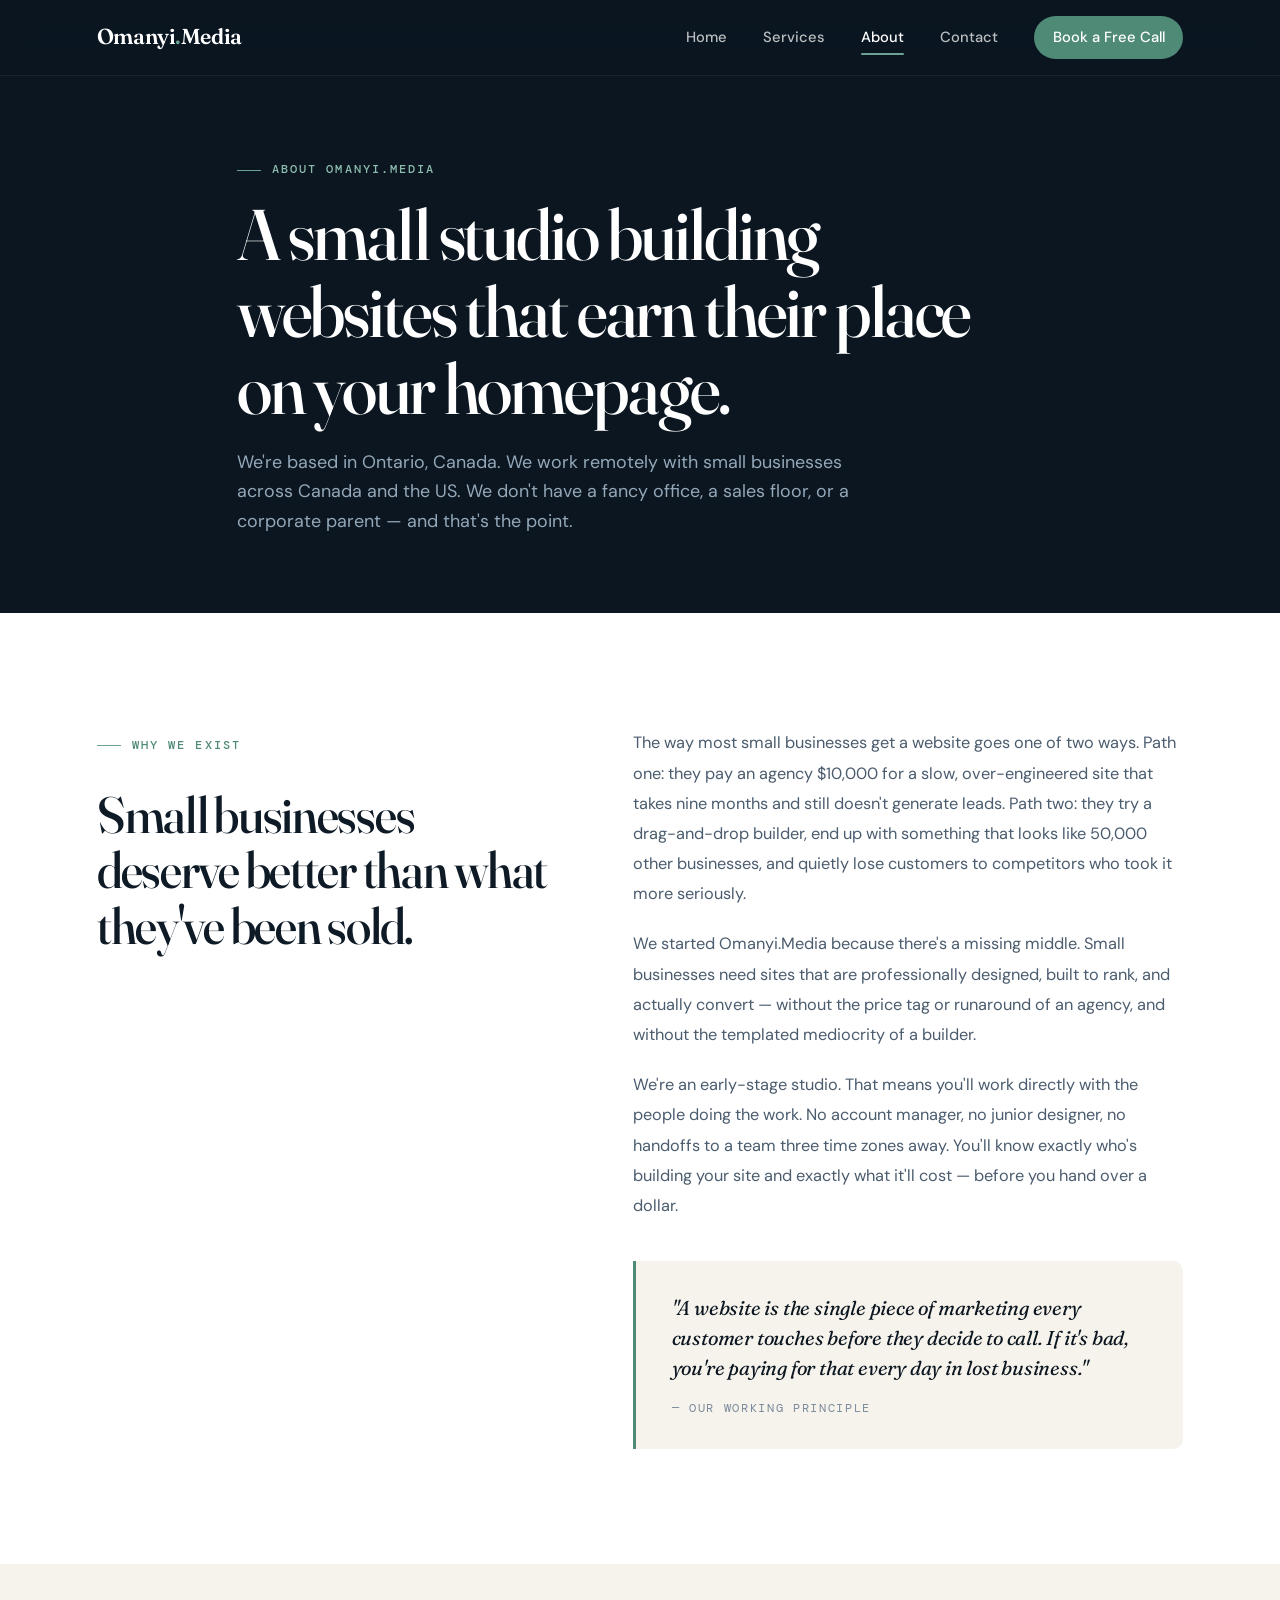
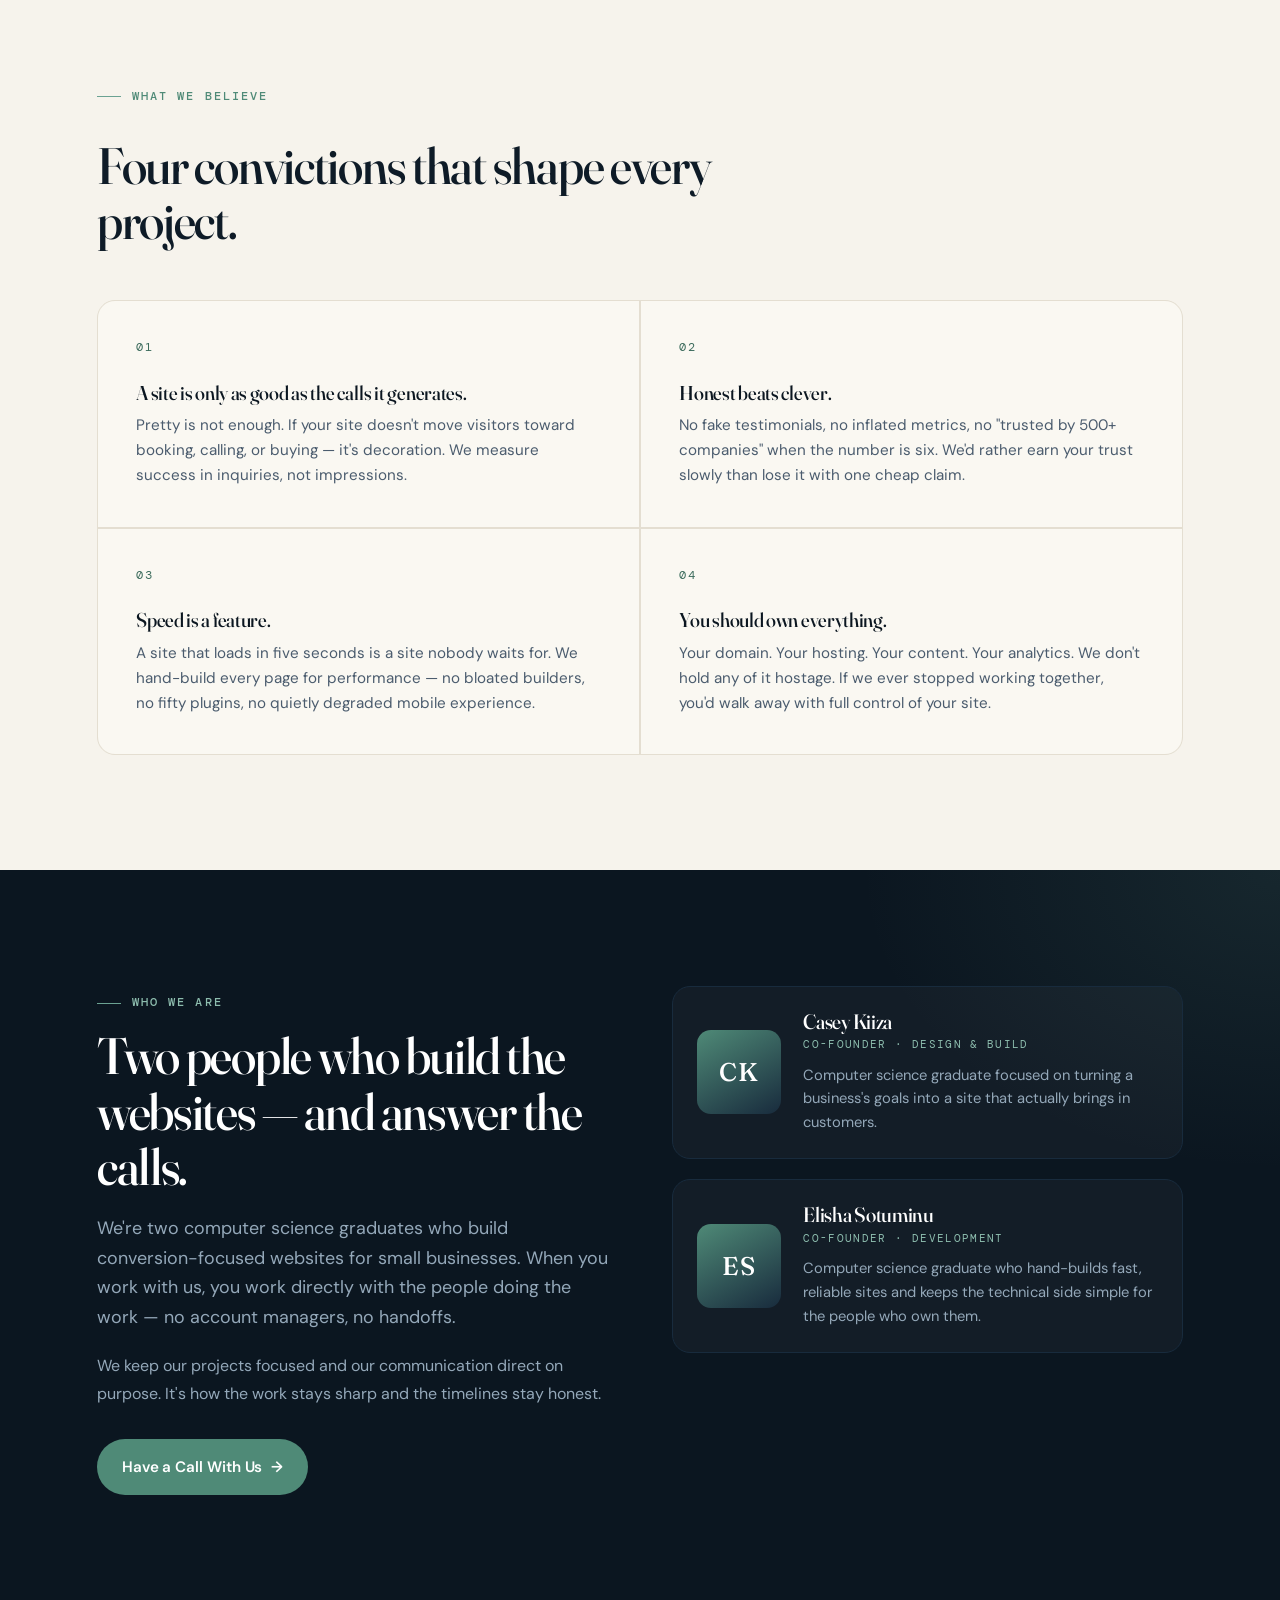
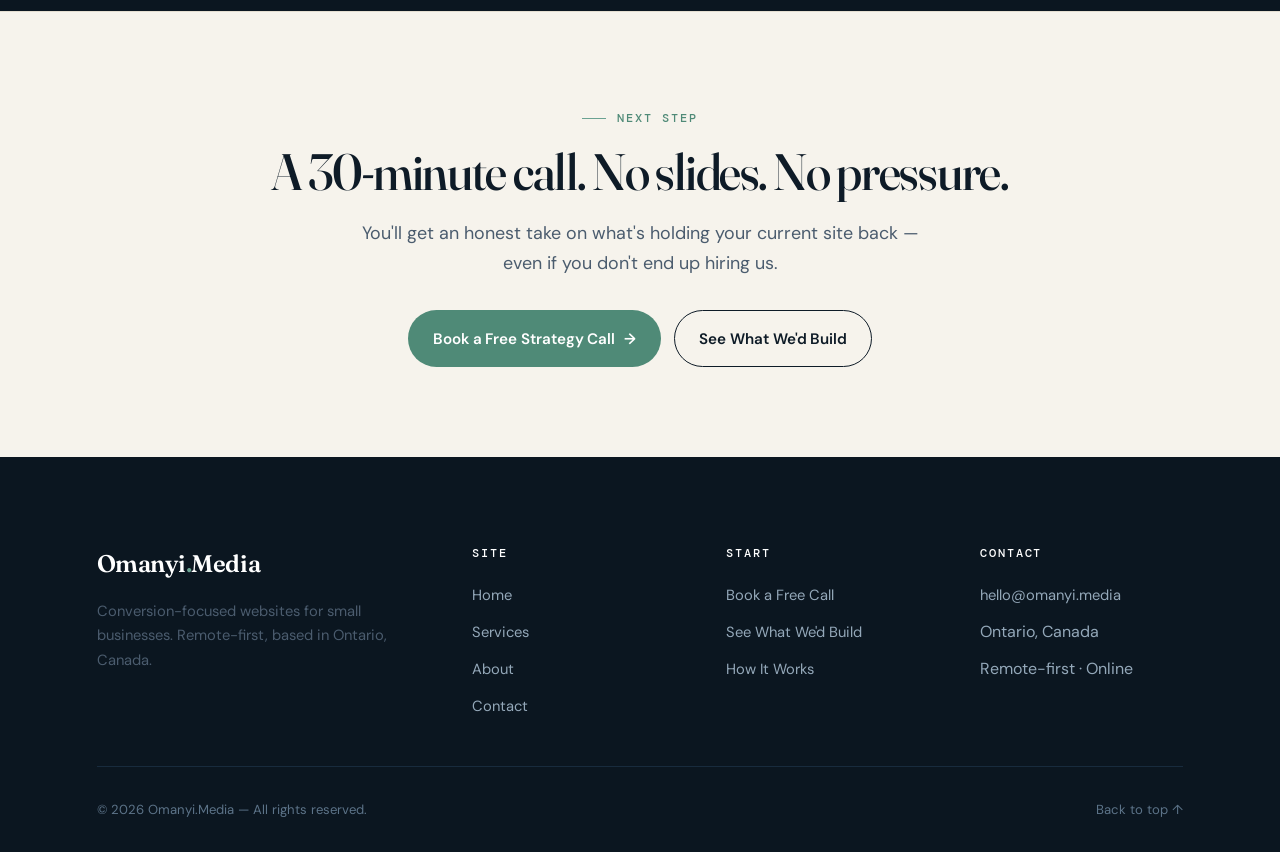
==== commit 278a521b: "Restructure content architecture Homepage FAQ trimmed to operational questions; services FAQ replace" ====
--- a/about.html
+++ b/about.html
@@ -112,50 +112,50 @@
       </div>
     </section>
 
-    <!-- WHY EARLY-STAGE -->
-    <section class="why-early section on-dark">
-      <div class="wrap">
-        <div class="why-grid">
-          <div class="reveal">
-            <span class="eyebrow">Working with a small studio</span>
-            <h2 style="margin-top:1rem;">Why "early-stage" is a feature, not a warning sign.</h2>
+    <!-- WHO WE ARE -->
+    <section class="who section on-dark">
+      <div class="wrap">
+        <div class="who-grid">
+          <div class="who-intro reveal">
+            <span class="eyebrow">Who we are</span>
+            <h2 style="margin-top:1rem;">Two people who build the websites — and answer the calls.</h2>
             <p class="lede" style="margin-top:1.25rem;">
-              We're new. We're upfront about that. Here's why it works for the kind of small businesses we serve.
+              We're two computer science graduates who build conversion-focused websites for small businesses. When you work with us, you work directly with the people doing the work — no account managers, no handoffs.
+            </p>
+            <p style="margin-top:1.25rem;">
+              We keep our projects focused and our communication direct on purpose. It's how the work stays sharp and the timelines stay honest.
             </p>
             <div style="margin-top: 2rem;">
               <a href="contact.html#book" class="btn btn-primary">Have a Call With Us <span class="arrow">→</span></a>
             </div>
           </div>
 
-          <div class="why-list reveal" data-delay="1">
-            <div class="why-item">
-              <span class="why-mark">→</span>
-              <div>
-                <h4>Direct access to the people building your site</h4>
-                <p>No account managers, no junior designers handed your project as their training assignment. You talk to the founder, every time.</p>
-              </div>
-            </div>
-            <div class="why-item">
-              <span class="why-mark">→</span>
-              <div>
-                <h4>Better value than a big agency</h4>
-                <p>No office lease, no sales team, no investor pressure. Our overhead is low — which means more of your budget goes into the actual website, not into someone else's rent.</p>
-              </div>
-            </div>
-            <div class="why-item">
-              <span class="why-mark">→</span>
-              <div>
-                <h4>You're not project #847 on a queue</h4>
-                <p>We take a small number of clients at a time. Your project gets real attention because, frankly, we have something to prove.</p>
-              </div>
-            </div>
-            <div class="why-item">
-              <span class="why-mark">→</span>
-              <div>
-                <h4>Faster decisions, less ceremony</h4>
-                <p>No four-week kickoff workshops. No 90-page brand briefs. We talk about your business, we agree on what to build, we build it.</p>
-              </div>
-            </div>
+          <div class="founder-list reveal" data-delay="1">
+
+            <article class="founder-card">
+              <div class="founder-photo" aria-hidden="true">
+                <!-- Replace this block with: <img src="assets/images/casey.jpg" alt="Casey Kiiza" /> -->
+                <span class="founder-initials">CK</span>
+              </div>
+              <div class="founder-info">
+                <h3>Casey Kiiza</h3>
+                <span class="founder-role">Co-founder · Design &amp; Build</span>
+                <p>Computer science graduate focused on turning a business's goals into a site that actually brings in customers.</p>
+              </div>
+            </article>
+
+            <article class="founder-card">
+              <div class="founder-photo" aria-hidden="true">
+                <!-- Replace this block with: <img src="assets/images/elisha.jpg" alt="Elisha Sotuminu" /> -->
+                <span class="founder-initials">ES</span>
+              </div>
+              <div class="founder-info">
+                <h3>Elisha Sotuminu</h3>
+                <span class="founder-role">Co-founder · Development</span>
+                <p>Computer science graduate who hand-builds fast, reliable sites and keeps the technical side simple for the people who own them.</p>
+              </div>
+            </article>
+
           </div>
         </div>
       </div>
--- a/css/pages/about.css
+++ b/css/pages/about.css
@@ -91,61 +91,100 @@
   .beliefs-grid { grid-template-columns: 1fr; }
 }
 
-/* ── WHY EARLY ─────────────────────────────────────────────── */
-.why-early {
+/* ── WHO WE ARE (founders) ─────────────────────────────────── */
+.who {
   background: var(--ink-900);
   color: var(--paper);
   position: relative;
   overflow: hidden;
 }
-.why-early::before {
+.who::before {
   content: '';
   position: absolute; inset: 0;
   background: radial-gradient(700px 500px at 100% 0%, rgba(107,162,146,0.12), transparent 60%);
   pointer-events: none;
 }
-.why-grid {
+.who-grid {
   position: relative;
   display: grid;
   grid-template-columns: 1fr 1fr;
   gap: clamp(2rem, 5vw, 4.5rem);
   align-items: start;
 }
-.why-list { display: flex; flex-direction: column; gap: 0; }
-.why-item {
-  padding: 1.5rem 0;
-  border-top: 1px solid var(--ink-700);
+.who-intro .lede { color: var(--ink-300); max-width: none; }
+.who-intro p { color: var(--ink-300); }
+
+.founder-list {
   display: flex;
+  flex-direction: column;
   gap: 1.25rem;
-  align-items: flex-start;
 }
-.why-item:last-child { border-bottom: 1px solid var(--ink-700); }
-.why-mark {
+.founder-card {
+  display: flex;
+  gap: 1.4rem;
+  align-items: center;
+  padding: 1.5rem;
+  background: rgba(255,255,255,0.03);
+  border: 1px solid var(--ink-700);
+  border-radius: var(--radius-l);
+  transition: border-color 0.3s var(--ease), background 0.3s var(--ease);
+}
+.founder-card:hover {
+  border-color: var(--green-500);
+  background: rgba(107,162,146,0.06);
+}
+.founder-photo {
+  flex-shrink: 0;
+  width: 84px; height: 84px;
+  border-radius: 14px;
+  overflow: hidden;
+  background: linear-gradient(150deg, var(--green-600), var(--ink-700));
+  display: grid;
+  place-items: center;
+}
+.founder-photo img {
+  width: 100%; height: 100%;
+  object-fit: cover;
+  display: block;
+}
+.founder-initials {
   font-family: var(--font-display);
   font-size: 1.6rem;
-  color: var(--green-500);
-  line-height: 1;
-  flex-shrink: 0;
-  margin-top: 2px;
+  font-weight: 500;
+  color: var(--paper);
+  letter-spacing: 0.02em;
 }
-.why-item h4 {
+.founder-info h3 {
+  font-family: var(--font-display);
+  font-size: 1.3rem;
+  font-weight: 500;
+  letter-spacing: -0.015em;
   color: var(--paper);
-  font-size: 1.1rem;
-  font-weight: 500;
-  letter-spacing: -0.01em;
-  margin-bottom: 0.35rem;
-  font-family: var(--font-display);
+  margin-bottom: 0.2rem;
 }
-.why-item p {
+.founder-role {
+  display: block;
+  font-family: var(--font-mono);
+  font-size: 0.7rem;
+  letter-spacing: 0.12em;
+  text-transform: uppercase;
+  color: var(--green-400);
+  margin-bottom: 0.6rem;
+}
+.founder-info p {
+  font-size: 0.92rem;
   color: var(--ink-300);
-  font-size: 0.95rem;
-  line-height: 1.65;
+  line-height: 1.6;
   margin: 0;
 }
 
 @media (max-width: 880px) {
-  .why-grid { grid-template-columns: 1fr; }
+  .who-grid { grid-template-columns: 1fr; }
 }
+@media (max-width: 420px) {
+  .founder-card { flex-direction: column; align-items: flex-start; text-align: left; }
+}
+
 
 /* ── CTA STRIP (lighter version) ───────────────────────────── */
 .cta-strip {
